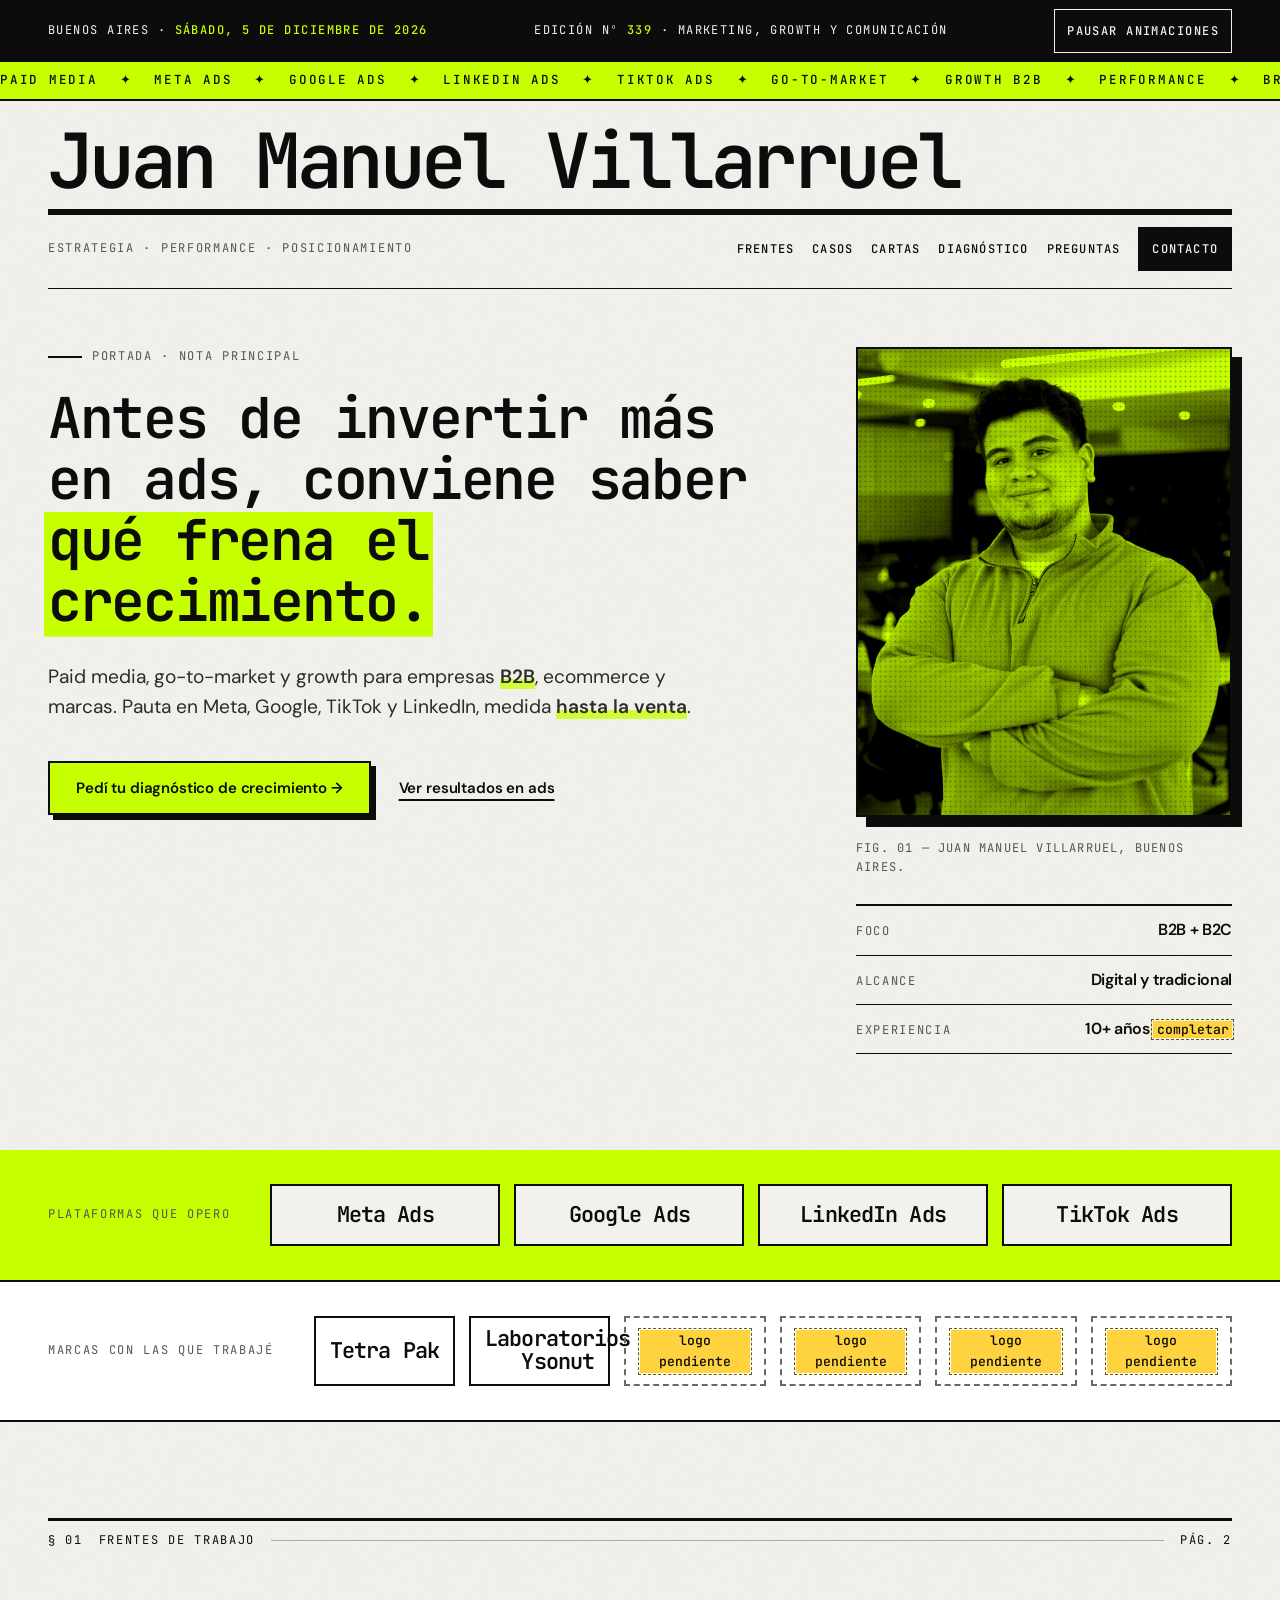
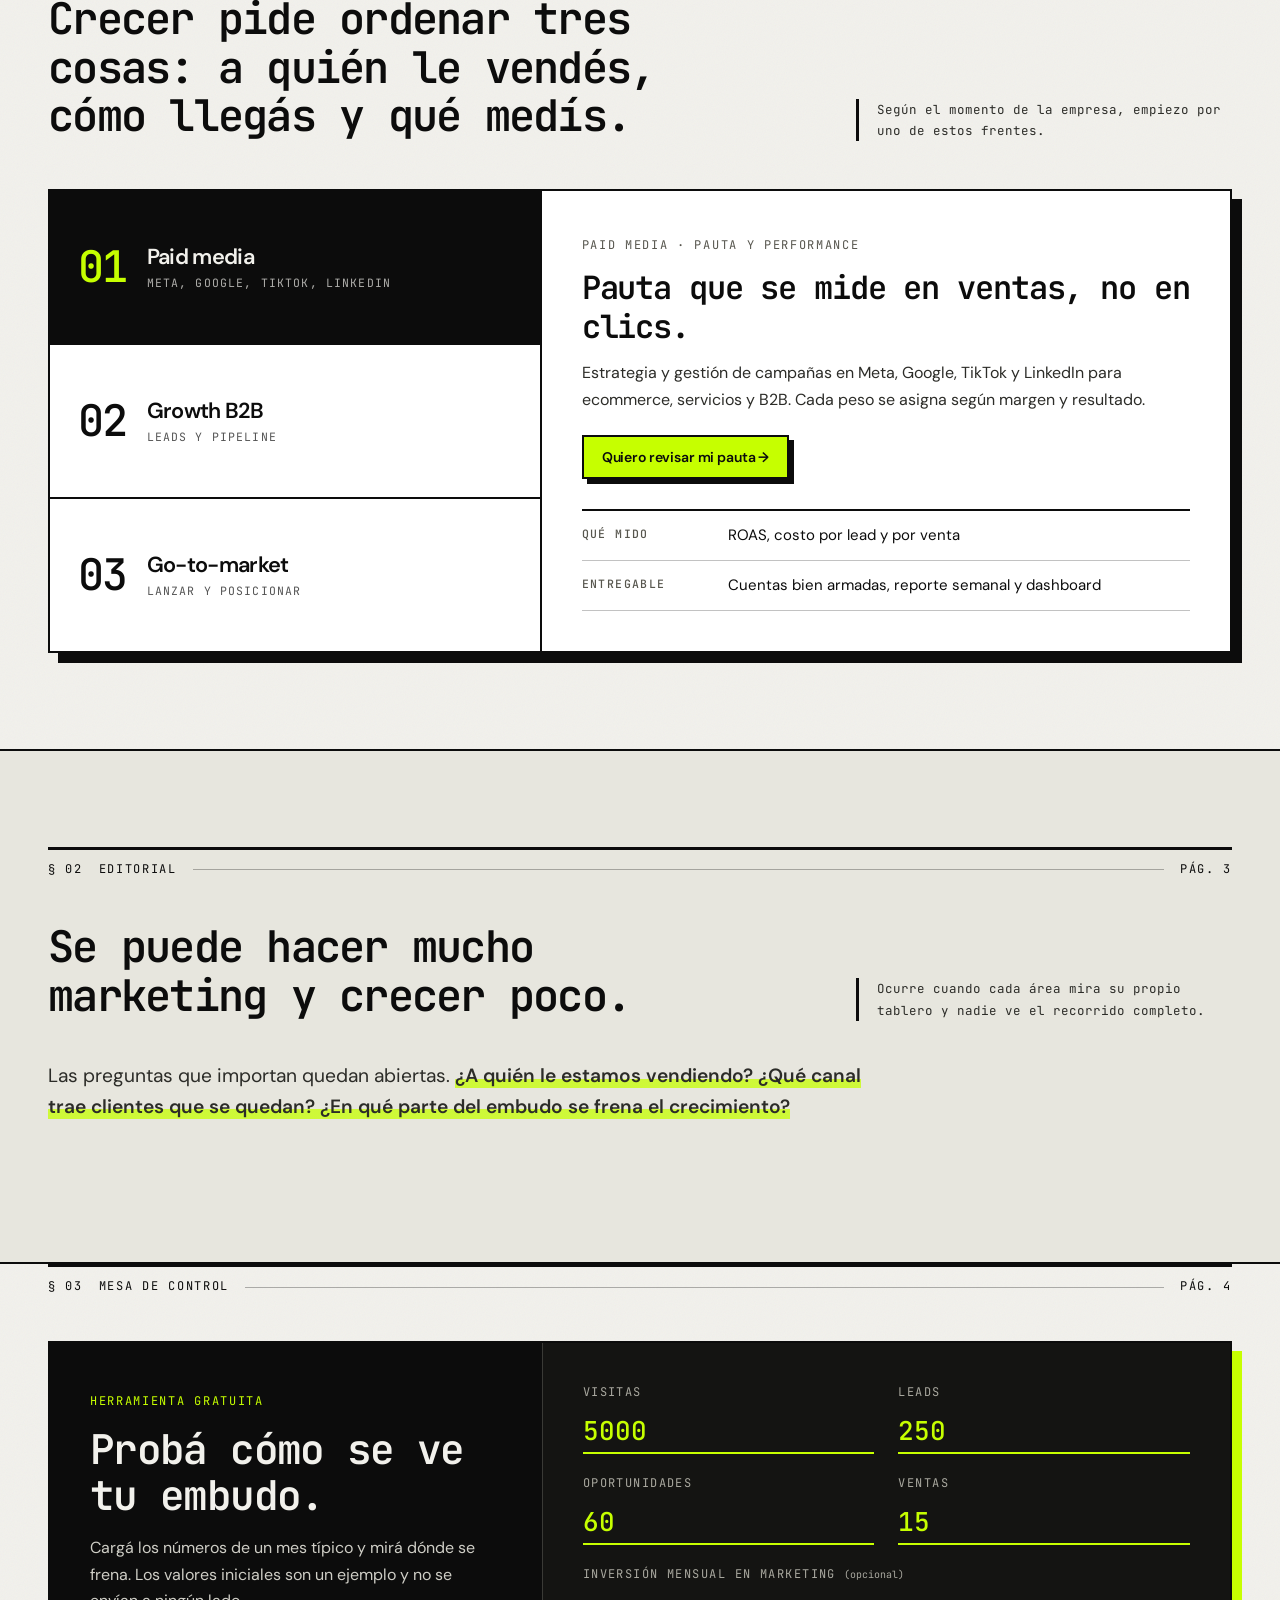
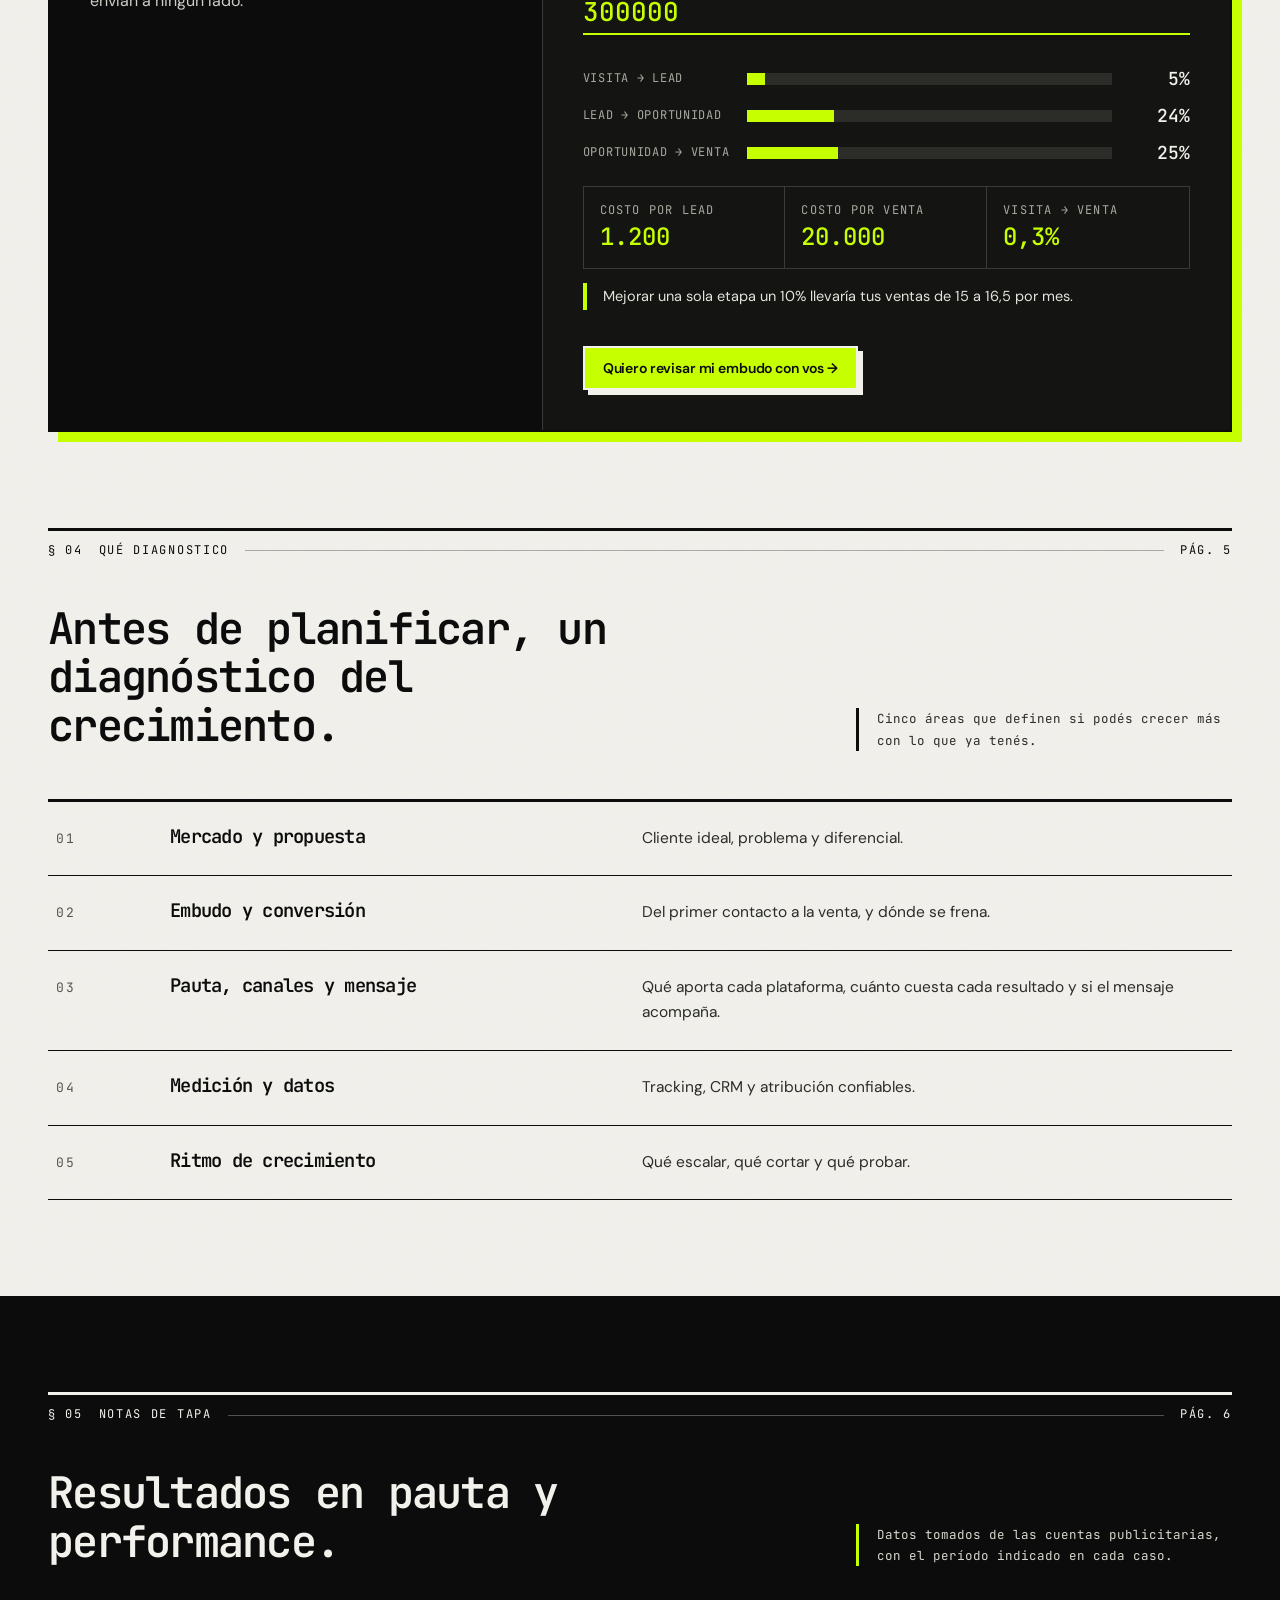
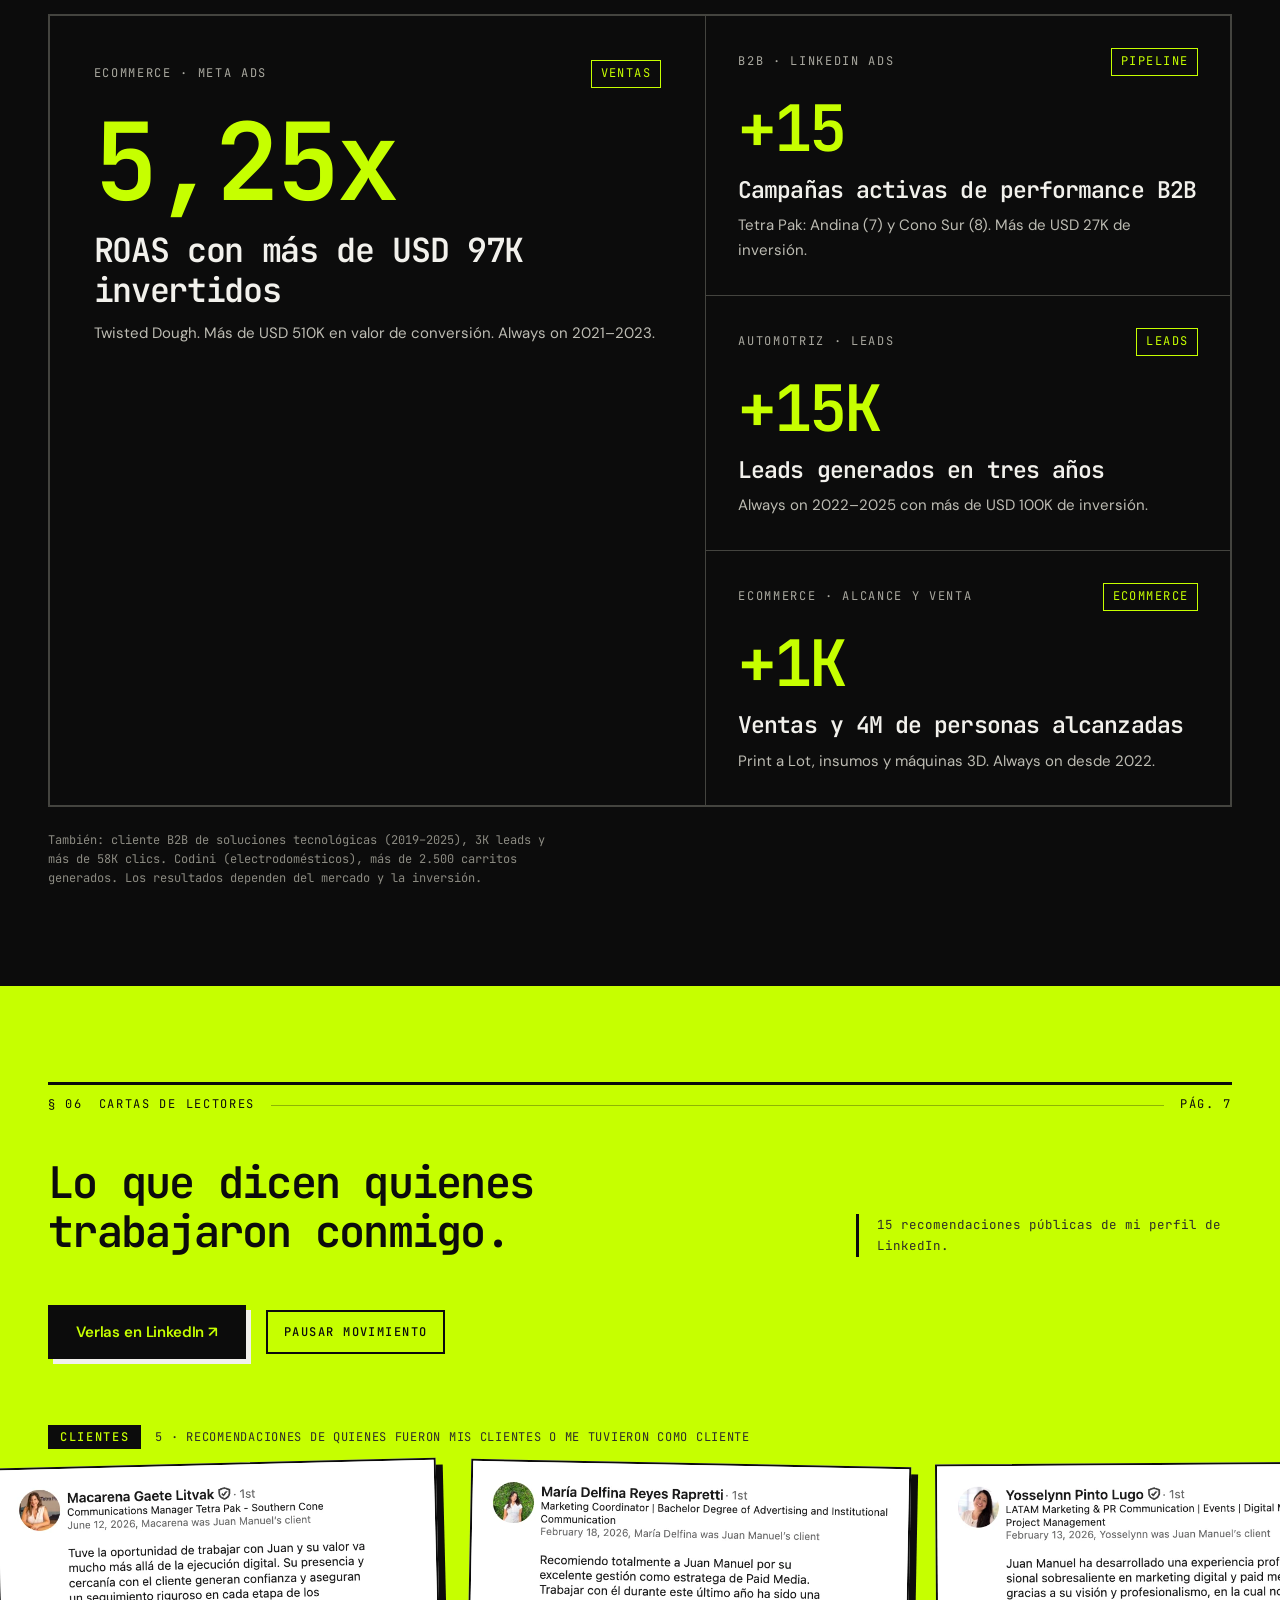
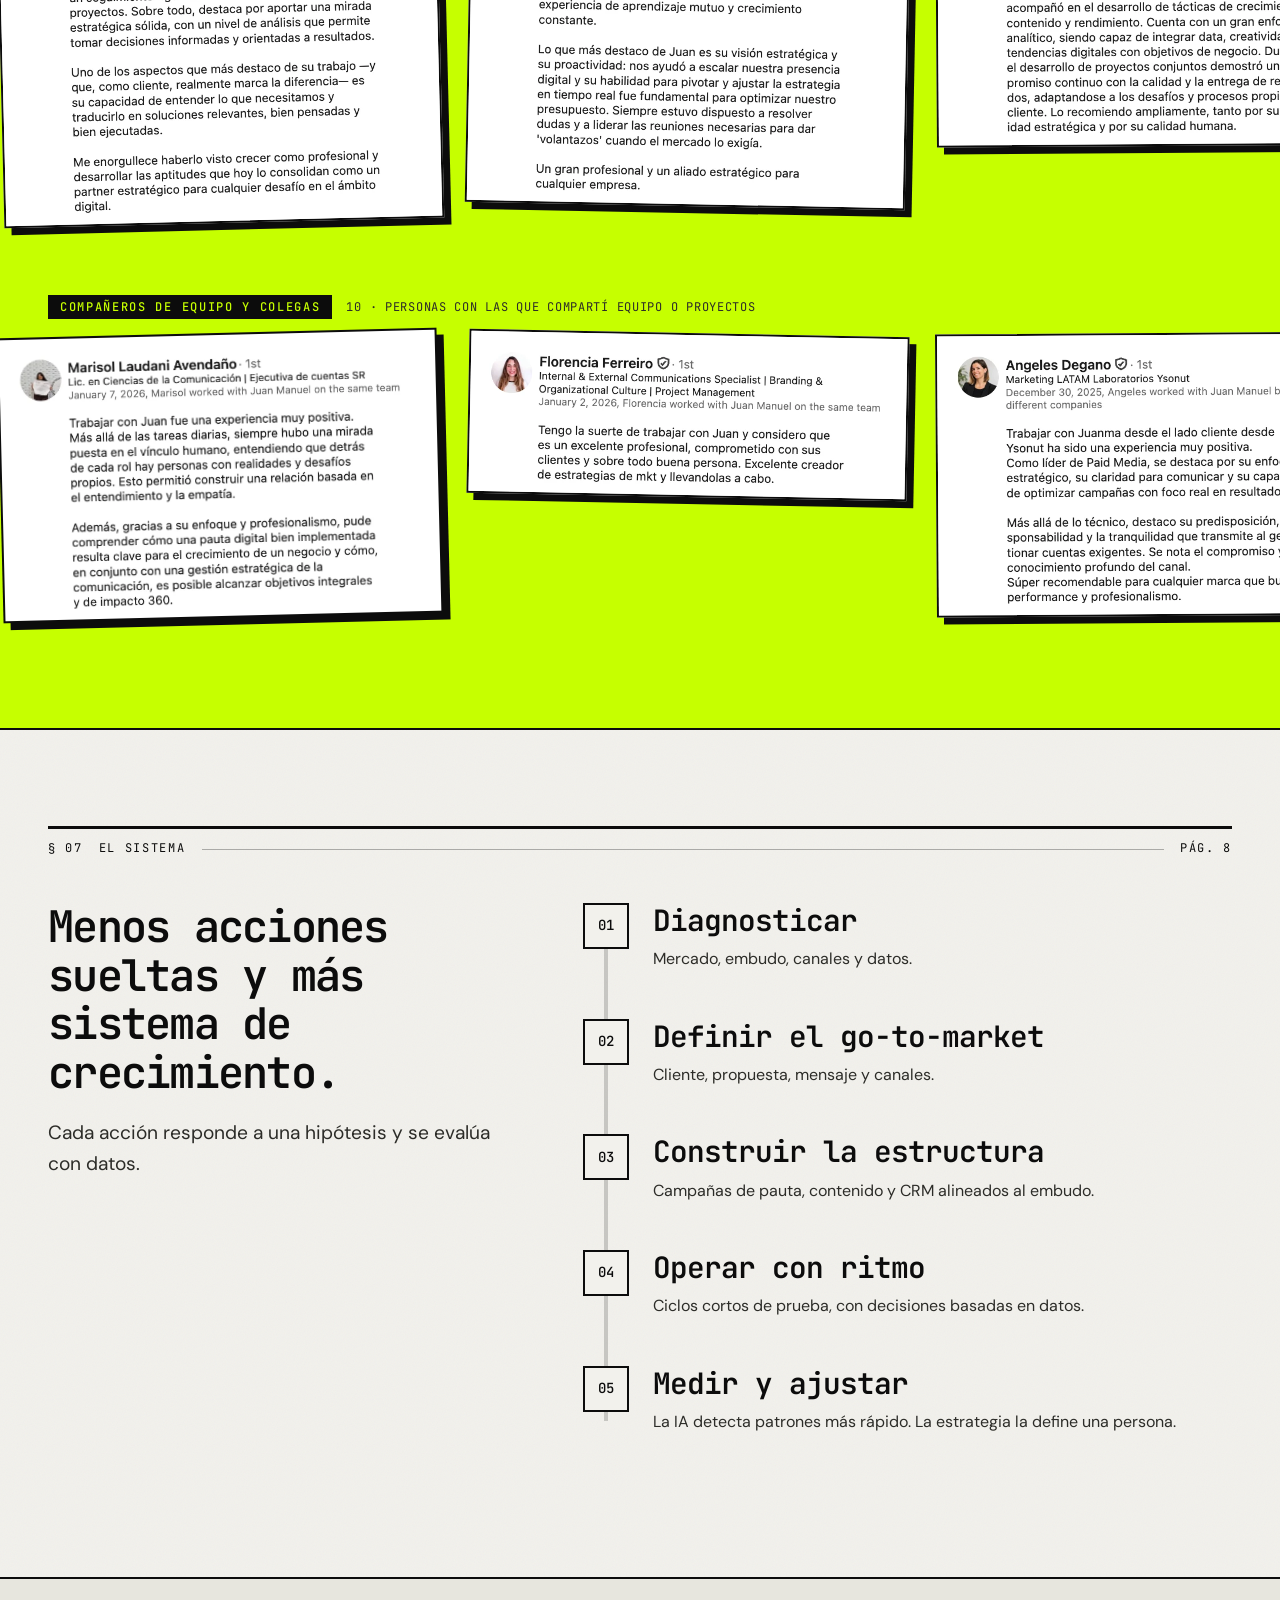
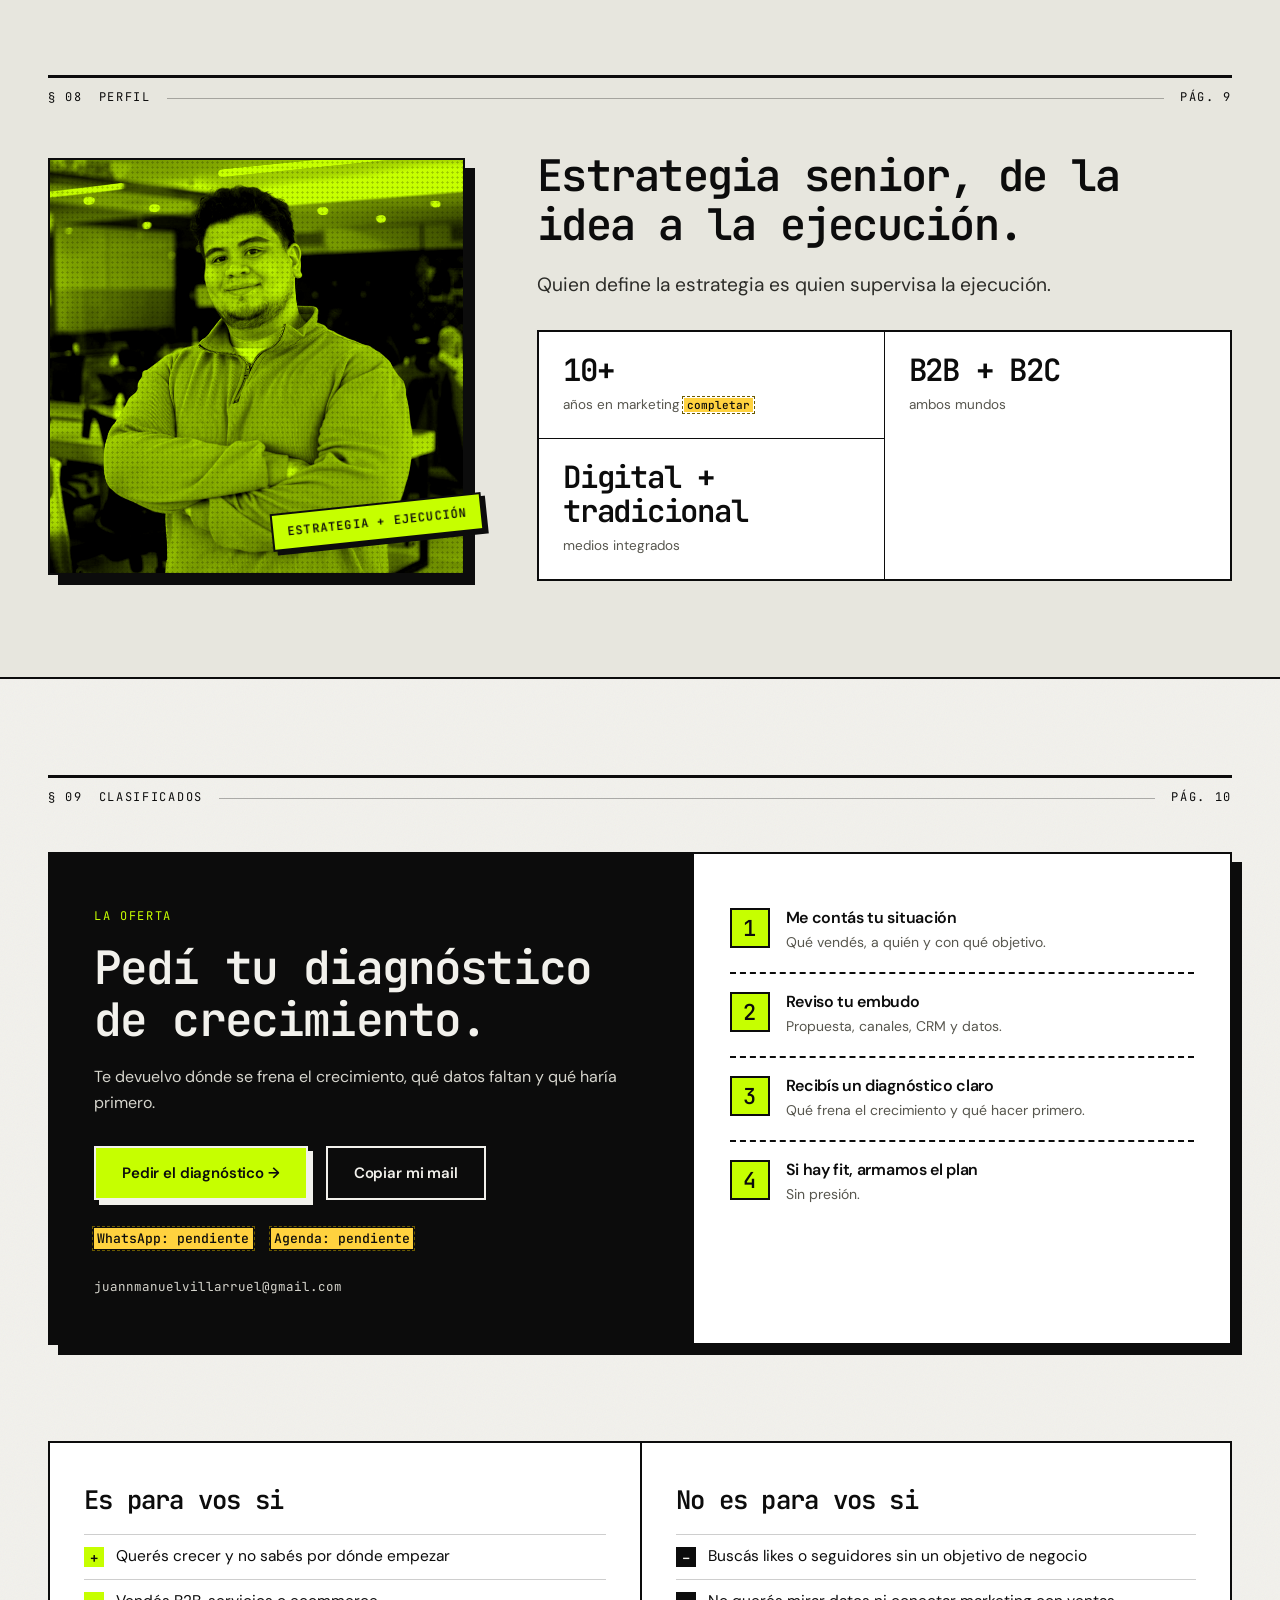
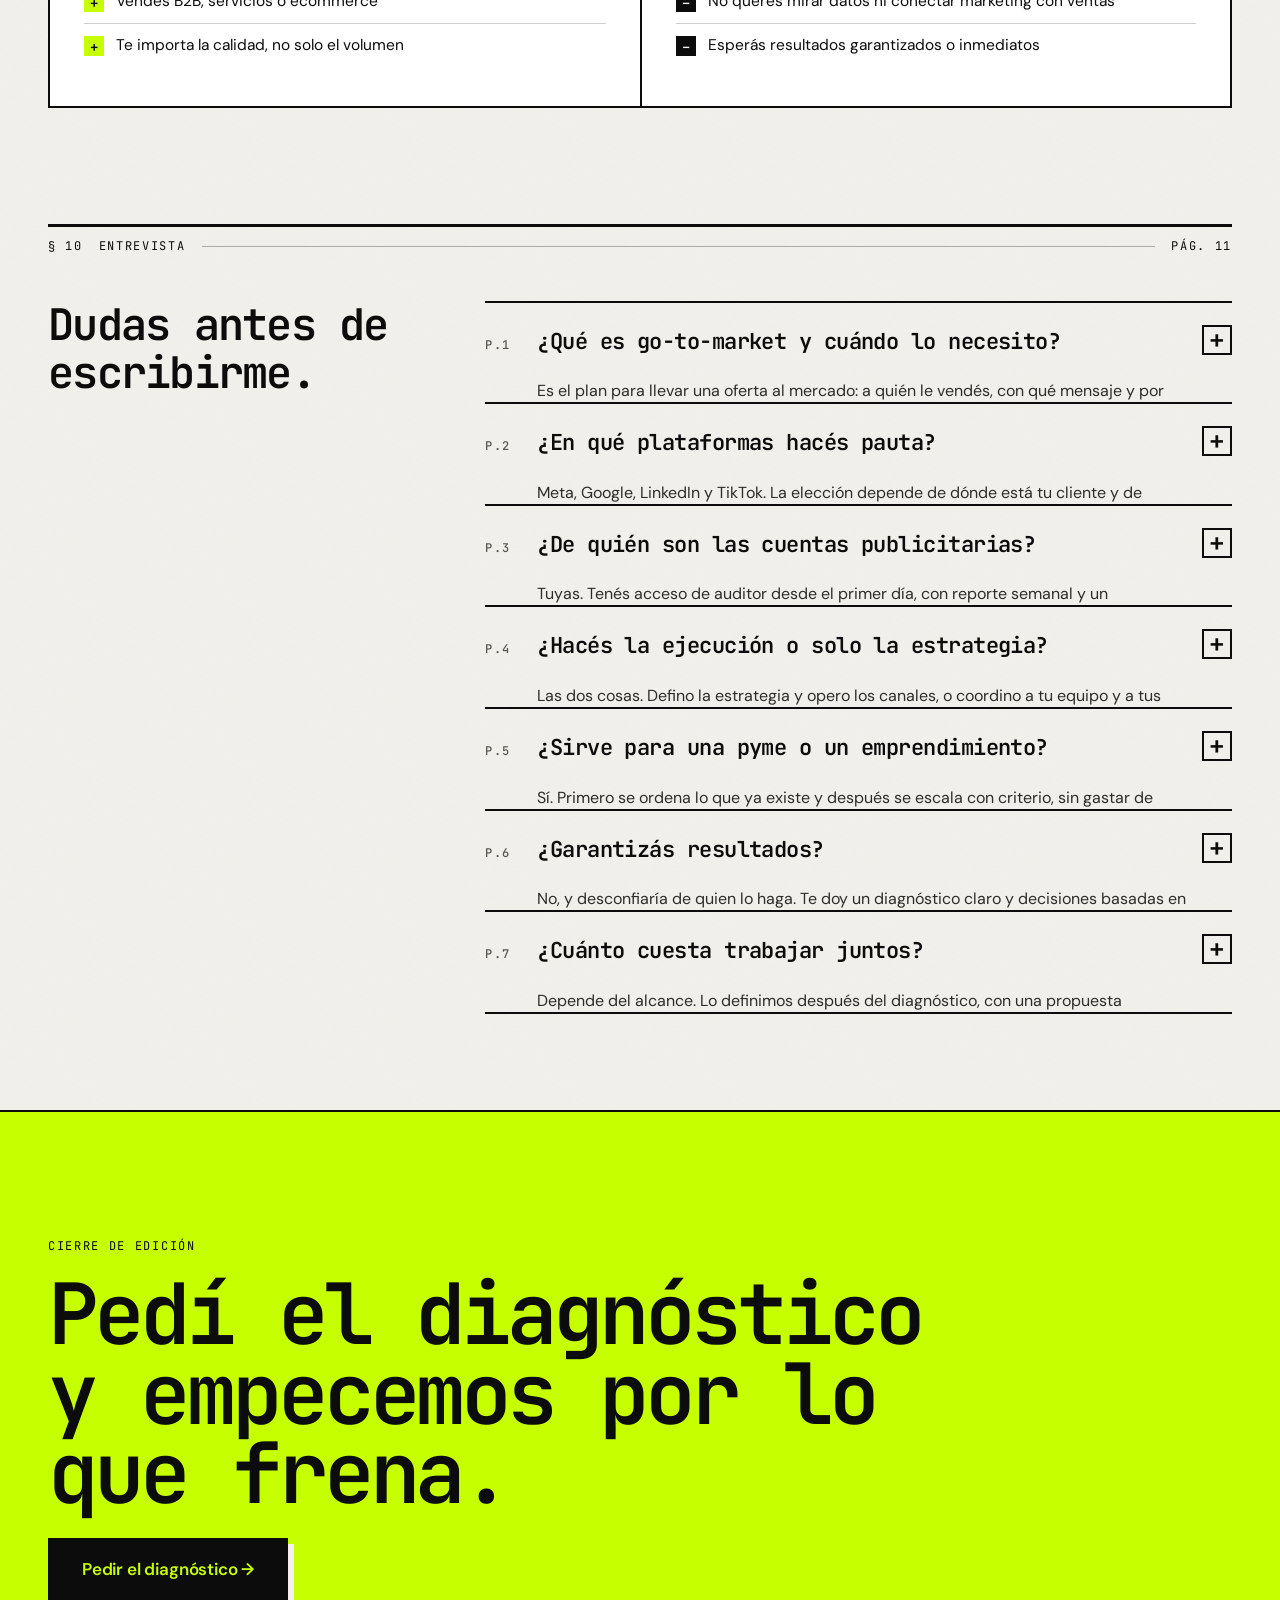
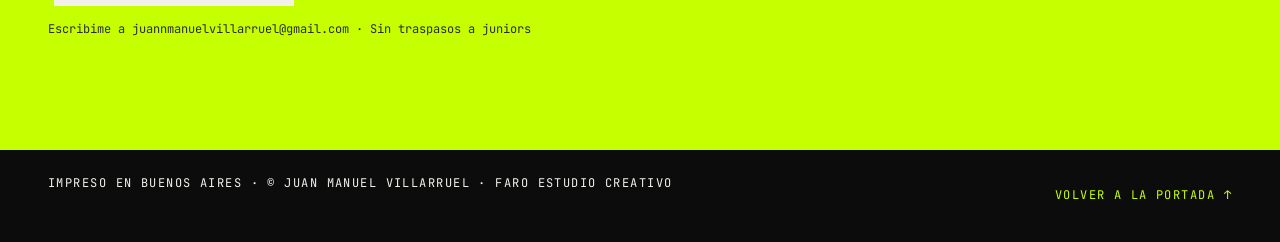
==== public/index.html @ b10c99ba "Add files via upload" ====
<!doctype html><html><head><meta charset=utf8><meta name=viewport content="width=device-width,initial-scale=1,viewport-fit=cover"><style>:root{color-scheme:light;box-sizing:border-box;padding-top:env(safe-area-inset-top,0px);padding-bottom:env(safe-area-inset-bottom,0px)}html{scroll-padding-top:env(safe-area-inset-top,0px)}body{margin:0;padding:0;font:14px -apple-system,BlinkMacSystemFont,sans-serif;background:#fff;color:#000}img{max-width:100%}[hidden]:not([hidden=until-found i]){display:none!important}</style></head><body>
<link href="https://fonts.googleapis.com/css2?family=DM+Sans:wght@400;500;600&family=JetBrains+Mono:wght@400;500;600&display=swap" rel="stylesheet">
<style>html{scroll-behavior:smooth}body{margin:0}/* Edición JM — diario de estrategia. Papel frío, tinta, un solo color de señal. */
.jm{--ink:#0c0c0c;--paper:#f2f1ec;--paper2:#e7e6de;--sig:#c6ff00;--mut:#57564e;--sans:'DM Sans',system-ui,sans-serif;--mono:'JetBrains Mono',ui-monospace,Menlo,monospace;
  font-family:var(--sans);background:var(--paper);color:var(--ink);font-size:16px;line-height:1.65;overflow-x:clip;-webkit-font-smoothing:antialiased}
.jm *{box-sizing:border-box}
.jm a{color:inherit}
.jm ul,.jm ol{margin:0;padding:0;list-style:none}
.jm h1,.jm h2,.jm h3,.jm h4,.jm p,.jm figure,.jm blockquote,.jm dl,.jm dd{margin:0}
.jm .wrap{max-width:1240px;margin:0 auto;padding:0 28px}
.jm section{padding:96px 0;position:relative}
.jm ::selection{background:var(--sig);color:var(--ink)}
.jm :focus-visible{outline:3px solid var(--ink);outline-offset:3px;box-shadow:0 0 0 6px var(--sig)}
.jm{background-image:url("data:image/svg+xml,%3Csvg xmlns='http://www.w3.org/2000/svg' width='160' height='160'%3E%3Cfilter id='n'%3E%3CfeTurbulence type='fractalNoise' baseFrequency='.9' numOctaves='2' stitchTiles='stitch'/%3E%3C/filter%3E%3Crect width='100%25' height='100%25' filter='url(%23n)' opacity='.05'/%3E%3C/svg%3E")}

/* tipografía */
.jm .mono,.jm .kicker,.jm .util,.jm .ticker,.jm .folio,.jm figcaption,.jm dt,.jm .tag,.jm .plate-sub span,.jm .rail,.jm .tn,.jm .n,.jm label,.jm .f-row span,.jm .f-cost span,.jm .small,.jm .small2,.jm .quote small,.jm .note,.jm .rrow,footer{font-family:var(--mono)}
.jm .mono,.jm .kicker{font-size:12px;letter-spacing:.14em;text-transform:uppercase;color:var(--mut)}
.jm h1{font-weight:600;font-size:clamp(34px,4.9vw,72px);line-height:.98;letter-spacing:-.045em}
.jm h2{font-weight:600;font-size:clamp(30px,4.2vw,58px);line-height:1.02;letter-spacing:-.04em;max-width:15em}
.jm h3{font-weight:600;letter-spacing:-.02em;line-height:1.2}
.jm .lead{font-size:clamp(17px,1.5vw,20px);line-height:1.6;max-width:44em;color:#2c2c28}
.jm .lead b,.jm .deck b{font-weight:600;background:linear-gradient(transparent 62%,rgba(198,255,0,.75) 62%)}
.jm mark.mk{background:linear-gradient(var(--sig),var(--sig)) 0 90%/100% 86% no-repeat;color:inherit;padding:0 .08em;margin:0 -.08em;transition:background-size 1s cubic-bezier(.2,.7,.2,1) .35s;-webkit-box-decoration-break:clone;box-decoration-break:clone}
.jm.js .reveal:not(.in) mark.mk{background-size:0% 86%}
.jm mark.todo{background:#ffd23f;color:var(--ink);outline:1.5px dashed var(--ink);outline-offset:1px;padding:0 .25em;font-family:var(--mono);font-size:.82em;font-weight:500;letter-spacing:0}
.jm .small{font-size:12px;color:var(--mut);line-height:1.6}

/* barra de progreso, nav compacta, índice lateral */
.jm .progress{position:fixed;top:0;left:0;right:0;height:5px;z-index:70;transform-origin:0 50%;transform:scaleX(0);background:var(--sig);border-bottom:1px solid var(--ink)}
.jm .nav{position:fixed;top:0;left:0;right:0;z-index:60;background:var(--paper);border-bottom:2px solid var(--ink);transform:translateY(-102%);transition:transform .35s cubic-bezier(.2,.7,.2,1)}
.jm .nav.scrolled{transform:none}
.jm .nav .wrap{display:flex;align-items:center;justify-content:space-between;height:60px}
.jm .logo{text-decoration:none;font-weight:600;font-size:22px;letter-spacing:-.05em;display:flex;align-items:baseline;gap:8px}
.jm .logo span{font:500 12px var(--mono);letter-spacing:.14em;text-transform:uppercase;color:var(--mut)}
.jm .navlinks{display:flex;gap:22px;align-items:center;font:500 12px var(--mono);letter-spacing:.1em;text-transform:uppercase}
.jm .navlinks a{text-decoration:none;background:linear-gradient(var(--ink),var(--ink)) 0 100%/0 2px no-repeat;transition:background-size .25s;padding-bottom:3px}
.jm .navlinks a:hover{background-size:100% 2px}
.jm .navcta,.jm .pill{background:var(--ink);color:var(--paper)!important;padding:8px 14px!important;background-image:none!important}
.jm .navcta:hover,.jm .pill:hover{background:var(--sig)!important;color:var(--ink)!important}
.jm .menu{display:none;all:unset;display:none;font:600 12px var(--mono);letter-spacing:.12em;text-transform:uppercase;border:2px solid var(--ink);padding:8px 14px;cursor:pointer}
.jm .rail{position:fixed;left:16px;top:50%;transform:translateY(-50%);z-index:50;display:none}
.jm .rail ol{display:grid;gap:10px}
.jm .rail a{display:flex;gap:8px;align-items:center;text-decoration:none;font-size:12px;letter-spacing:.1em;text-transform:uppercase;color:var(--mut)}
.jm .rail b{font-weight:500;width:26px;height:20px;display:grid;place-items:center;border:1.5px solid var(--mut)}
.jm .rail span{max-width:0;overflow:hidden;white-space:nowrap;opacity:0;transition:max-width .3s,opacity .3s}
.jm .rail a:hover span{max-width:120px;opacity:1;background:var(--ink);color:var(--sig);padding:2px 8px}
.jm .rail a.on{color:var(--ink)}
.jm .rail a.on b{background:var(--ink);color:var(--sig);border-color:var(--ink)}
@media(min-width:1380px){.jm .rail{display:block}}

/* cabecera tipo diario */
.jm .util{background:var(--ink);color:var(--paper);font-size:12px;letter-spacing:.12em;text-transform:uppercase;padding:9px 0}
.jm .util .wrap{display:flex;justify-content:space-between;gap:16px}
.jm .util b{color:var(--sig);font-weight:500}
.jm .ticker{background:var(--sig);border-bottom:2px solid var(--ink);overflow:hidden;font-size:12.5px;font-weight:500;letter-spacing:.14em;text-transform:uppercase}
.jm .tk{display:flex;width:max-content;animation:tick 48s linear infinite}
.jm .tk ul{display:flex;flex:none}
.jm .tk li{padding:8px 0;white-space:nowrap}
.jm .tk li:after{content:"✦";margin:0 22px}
@keyframes tick{to{transform:translateX(-50%)}}
.jm .plate{display:block;text-decoration:none;font-weight:600;font-size:clamp(40px,9.05vw,113px);line-height:.92;letter-spacing:-.062em;padding:22px 0 10px;color:var(--ink)}
.jm .plate-sub{display:flex;justify-content:space-between;align-items:center;gap:20px;border-top:6px solid var(--ink);padding:12px 0;position:relative}
.jm .plate-sub:after{content:"";position:absolute;left:0;right:0;bottom:-6px;height:1px;background:var(--ink)}
.jm .plate-sub span{font-size:12px;letter-spacing:.14em;text-transform:uppercase;color:var(--mut)}
.jm .plate-sub ul{display:flex;gap:18px;align-items:center;font:500 12px var(--mono);letter-spacing:.1em;text-transform:uppercase}
.jm .plate-sub a{text-decoration:none}
.jm .plate-sub a:not(.pill):hover{text-decoration:underline;text-decoration-thickness:2px;text-underline-offset:5px}

/* hero */
.jm .hero{display:grid;grid-template-columns:minmax(0,8fr) minmax(0,4fr);gap:56px;padding-top:64px;padding-bottom:96px;align-items:start}
.jm .kicker{margin-bottom:22px;display:flex;gap:10px;align-items:center}
.jm .kicker:before{content:"";width:34px;height:2px;background:var(--ink)}
.jm .deck{font-size:clamp(17px,1.5vw,20px);line-height:1.6;margin-top:30px;max-width:36em;color:#2c2c28}
.jm .rotline{margin-top:28px;display:flex;flex-wrap:wrap;gap:10px 12px;align-items:baseline;font:600 clamp(18px,1.9vw,25px)/1.2 var(--sans);letter-spacing:-.03em}
.jm .rotline>span:first-child{font:500 12px var(--mono);letter-spacing:.14em;text-transform:uppercase;color:var(--mut)}
.jm .rot{display:inline-block;background:var(--ink);color:var(--sig);padding:3px 12px 5px;transition:opacity .38s,transform .38s;min-width:5ch}
.jm .rot.out{opacity:0;transform:translateY(8px)}
.jm .btns{display:flex;flex-wrap:wrap;gap:16px 22px;margin-top:38px;align-items:center}
.jm .btn{display:inline-block;background:var(--sig);color:var(--ink)!important;border:2px solid var(--ink);padding:15px 26px;font:600 15px var(--sans);letter-spacing:-.01em;text-decoration:none;cursor:pointer;box-shadow:5px 5px 0 var(--ink);transition:transform .15s,box-shadow .15s,background .2s}
.jm .btn:hover{transform:translate(-2px,-2px);box-shadow:7px 7px 0 var(--ink)}
.jm .btn:active{transform:translate(4px,4px);box-shadow:1px 1px 0 var(--ink)}
.jm .btn.ghost{background:transparent;border-color:transparent;box-shadow:none;padding:15px 4px;text-decoration:underline;text-decoration-thickness:2px;text-underline-offset:6px}
.jm .btn.ghost:hover{transform:none;background:var(--sig)}
.jm .btn.sm{padding:11px 18px;font-size:14px;margin-top:22px}
.jm .h-side{position:relative}
.jm .portrait{position:relative}
.jm .photo{position:relative;aspect-ratio:4/5;background:var(--sig);border:2px solid var(--ink);overflow:hidden;box-shadow:10px 10px 0 var(--ink)}
.jm .photo img{position:absolute;inset:0;width:100%;height:100%;object-fit:cover;object-position:50% 16%;display:block;filter:grayscale(1) contrast(1.3) brightness(1.08);mix-blend-mode:multiply;transition:filter .5s,mix-blend-mode .5s}
.jm .photo:after{content:"";position:absolute;inset:0;pointer-events:none;background:radial-gradient(circle,#000 0.9px,transparent 1.3px) 0 0/5px 5px;opacity:.22;mix-blend-mode:multiply;transition:opacity .5s}
.jm .photo:hover img{filter:none;mix-blend-mode:normal}
.jm .photo:hover:after{opacity:0}
.jm figcaption{font-size:12px;letter-spacing:.1em;text-transform:uppercase;color:var(--mut);margin-top:22px}
.jm .facts{margin-top:26px;border-top:2px solid var(--ink)}
.jm .facts div{display:flex;justify-content:space-between;gap:12px;padding:11px 0;border-bottom:1px solid var(--ink);align-items:baseline}
.jm dt{font-size:12px;letter-spacing:.14em;text-transform:uppercase;color:var(--mut)}
.jm dd{font-weight:600;letter-spacing:-.02em;text-align:right}

/* folio y cabezas de sección */
.jm .folio{display:flex;align-items:center;gap:16px;border-top:3px solid var(--ink);padding-top:10px;margin-bottom:44px;font-size:12px;letter-spacing:.14em;text-transform:uppercase}
.jm .folio i{flex:1;height:1px;background:var(--ink);opacity:.3}
.jm .sec-head{display:grid;grid-template-columns:minmax(0,8fr) minmax(0,4fr);gap:56px;align-items:end;margin-bottom:48px}
.jm .note{font-size:12.5px;line-height:1.7;border-left:3px solid var(--ink);padding-left:18px;color:#2c2c28}

/* frentes */
.jm .tabs{display:grid;grid-template-columns:minmax(0,5fr) minmax(0,7fr);border:2px solid var(--ink);background:#fff;box-shadow:10px 10px 0 var(--ink)}
.jm .tablist{border-right:2px solid var(--ink);display:flex;flex-direction:column}
.jm .tab{all:unset;box-sizing:border-box;cursor:pointer;display:grid;grid-template-columns:auto 1fr;gap:20px;align-items:center;padding:26px 28px;border-bottom:2px solid var(--ink);flex:1;transition:background .2s,color .2s}
.jm .tab:last-child{border-bottom:0}
.jm .tn{font-size:clamp(30px,3.4vw,46px);font-weight:500;letter-spacing:-.04em;line-height:1}
.jm .tt{font-weight:600;font-size:clamp(18px,1.7vw,23px);letter-spacing:-.03em;line-height:1.15;display:block}
.jm .tt small{display:block;font:400 11.5px var(--mono);letter-spacing:.1em;text-transform:uppercase;margin-top:6px;opacity:.7}
.jm .tab:hover{background:var(--paper2)}
.jm .tab.active{background:var(--ink);color:var(--paper)}
.jm .tab.active .tn{color:var(--sig)}
.jm .tab:focus-visible{outline-offset:-6px}
.jm .panels{padding:40px}
.jm .panel{display:none;gap:30px}
.jm .panel.active{display:grid;animation:pin .45s both}
@keyframes pin{from{opacity:0;transform:translateY(10px)}to{opacity:1;transform:none}}
.jm .panel h3{font-size:clamp(24px,2.5vw,34px);letter-spacing:-.035em;margin:12px 0 14px}
.jm .panel p{color:#2c2c28}
.jm .panel ul{border-top:2px solid var(--ink)}
.jm .panel li{display:grid;grid-template-columns:130px 1fr;gap:16px;padding:12px 0;border-bottom:1px solid rgba(12,12,12,.25);font-size:15px}
.jm .panel li b{font:500 11.5px var(--mono);letter-spacing:.12em;text-transform:uppercase;color:var(--mut);padding-top:3px}

/* editorial / problema */
.jm .problem{background:var(--paper2);border-block:2px solid var(--ink)}
.jm .problem .lead{margin:-8px 0 44px}
.jm .duo{display:grid;grid-template-columns:1fr 1fr;border:2px solid var(--ink);background:#fff}
.jm .duo>div{padding:34px 34px 38px}
.jm .duo .b{border-left:2px solid var(--ink)}
.jm .duo h3{font-size:clamp(20px,2vw,26px);margin:8px 0 18px;letter-spacing:-.03em}
.jm .duo li{display:grid;grid-template-columns:22px 1fr;gap:10px;padding:9px 0;border-top:1px solid rgba(12,12,12,.2);font-size:15.5px}
.jm .duo li:before{font-family:var(--mono);font-weight:500}
.jm .duo.wide .a{color:var(--mut)}
.jm .duo.wide .a li:before{content:"✕"}
.jm .duo.wide .b{background:var(--ink);color:var(--paper)}
.jm .duo.wide .b .mono{color:var(--sig)}
.jm .duo.wide .b li{border-color:rgba(255,255,255,.2)}
.jm .duo.wide .b li:before{content:"→";color:var(--sig)}
.jm .duo.rev .a li:before{content:"+";background:var(--sig);height:20px;width:20px;display:grid;place-items:center;font-size:14px;margin-top:3px}
.jm .duo.rev .b li:before{content:"–";background:var(--ink);color:var(--paper);height:20px;width:20px;display:grid;place-items:center;font-size:14px;margin-top:3px}

/* mesa de control */
.jm .funnel{display:grid;grid-template-columns:minmax(0,5fr) minmax(0,7fr);background:var(--ink);color:var(--paper);box-shadow:10px 10px 0 var(--sig);border:2px solid var(--ink)}
.jm .f-intro{padding:44px 40px}
.jm .f-intro .mono{color:var(--sig)}
.jm .f-intro h2{font-size:clamp(28px,3.2vw,44px);margin:14px 0 16px}
.jm .f-intro p{color:#cfcec6}
.jm .f-intro .small{color:#8c8b82;margin-top:18px}
.jm .f-card{padding:40px;border-left:1px solid #3a3a36;background:#141412}
.jm .f-grid{display:grid;grid-template-columns:1fr 1fr;gap:20px 24px}
.jm .f-grid label{font-size:12px;letter-spacing:.12em;text-transform:uppercase;color:#a9a89f;display:block}
.jm .f-grid label.wide{grid-column:1/-1}
.jm .f-grid small{text-transform:none;letter-spacing:0}
.jm .f-grid input{display:block;width:100%;margin-top:6px;background:transparent;border:0;border-bottom:2px solid var(--sig);color:var(--sig);font:500 26px var(--mono);padding:4px 0;border-radius:0}
.jm .f-grid input:focus{outline:none;background:rgba(198,255,0,.08)}
.jm .f-out{margin-top:32px;display:grid;gap:14px}
.jm .f-row{display:grid;grid-template-columns:150px 1fr 64px;gap:14px;align-items:center;font-size:12px}
.jm .f-row span{color:#a9a89f;letter-spacing:.06em;text-transform:uppercase}
.jm .f-bar{height:12px;background:#2c2c28}
.jm .f-bar i{display:block;height:100%;background:var(--sig);transition:width .5s cubic-bezier(.2,.7,.2,1);min-width:2px}
.jm .f-row b{font:500 18px var(--mono);text-align:right;color:var(--paper)}
.jm .f-cost{display:grid;grid-template-columns:repeat(3,1fr);border:1px solid #3a3a36;margin-top:8px}
.jm .f-cost div{padding:14px 16px;border-right:1px solid #3a3a36}
.jm .f-cost div:last-child{border:0}
.jm .f-cost span{display:block;font-size:12px;letter-spacing:.1em;text-transform:uppercase;color:#a9a89f}
.jm .f-cost b{font:500 24px var(--mono);color:var(--sig)}
.jm .f-insight{border-left:4px solid var(--sig);padding:2px 0 2px 16px;font-size:14.5px;color:#e4e3db;line-height:1.6}
.jm .funnel .btn{justify-self:start;box-shadow:5px 5px 0 var(--paper);border-color:var(--paper)}
.jm .funnel .btn:hover{box-shadow:7px 7px 0 var(--paper)}

/* diagnóstico */
.jm .five{border-top:3px solid var(--ink)}
.jm .fv{display:grid;grid-template-columns:90px minmax(0,1fr) minmax(0,1.3fr);gap:24px;align-items:baseline;padding:24px 8px;border-bottom:1px solid var(--ink);transition:background .2s,padding .25s}
.jm .fv .n{font-size:13px;letter-spacing:.12em;color:var(--mut)}
.jm .fv h4{font-size:clamp(20px,2.2vw,30px);font-weight:600;letter-spacing:-.035em;line-height:1.1}
.jm .fv p{color:#2c2c28;font-size:15.5px}
.jm .fv:hover{background:var(--sig);padding-left:22px}
.jm .fv:hover .n{color:var(--ink)}

/* notas de tapa */
.jm .dark{background:var(--ink);color:var(--paper)}
.jm .dark .folio{border-color:var(--paper)}
.jm .dark .folio i{background:var(--paper)}
.jm .dark .note{border-color:var(--sig);color:#d8d7cf}
.jm .dark .mono{color:#a9a89f}
.jm .dcards{display:grid;grid-template-columns:minmax(0,1.25fr) minmax(0,1fr);border:1px solid #44443f}
.jm .dcard{padding:32px;border:1px solid #44443f;margin:-.5px;display:flex;flex-direction:column;gap:10px;transition:background .25s}
.jm .dcard:first-child{grid-row:1/4;padding:44px}
.jm .dcard:hover{background:#171715}
.jm .dtop{display:flex;justify-content:space-between;gap:10px;align-items:center}
.jm .tag{font-size:12px;letter-spacing:.12em;text-transform:uppercase;border:1px solid var(--sig);color:var(--sig);padding:3px 9px}
.jm .big{font-weight:600;letter-spacing:-.06em;line-height:1.08;font-size:clamp(44px,5vw,70px);color:var(--sig);margin:10px 0 6px}
.jm .dcard:first-child .big{font-size:clamp(60px,8.4vw,124px)}
.jm .big mark.todo{display:inline-block;line-height:1.05;font-family:var(--sans);font-weight:600;font-size:1em;letter-spacing:-.05em;padding:0 .1em;outline-width:2px}
.jm .dcard h3{font-size:clamp(18px,1.8vw,24px)}
.jm .dcard:first-child h3{font-size:clamp(24px,2.6vw,34px)}
.jm .dcard p{color:#bdbcb3;font-size:15px}
.jm .dark .foot{margin-top:24px;max-width:520px;color:#8c8b82}

/* cartas de lectores */
.jm .recs-sec{z-index:55;background:var(--sig);border-block:2px solid var(--ink);overflow:hidden;padding-bottom:88px}
.jm .recs-actions{display:flex;flex-wrap:wrap;gap:16px 20px;align-items:center}
.jm .recs-actions .btn{background:var(--ink);color:var(--sig)!important;box-shadow:5px 5px 0 var(--paper)}
.jm .recs-toggle{display:none;font:500 12px var(--mono);letter-spacing:.12em;text-transform:uppercase;background:none;border:2px solid var(--ink);padding:12px 16px;cursor:pointer;color:var(--ink)}
.jm.js .recs-toggle{display:inline-block}
.jm .recs-toggle:hover{background:var(--ink);color:var(--sig)}
.jm .recs{margin-top:52px;display:grid;gap:26px}
.jm .rrow{overflow:hidden;padding:14px 0 22px}
.jm .rrow:first-child{margin-bottom:10px}
.jm .rtrack{display:flex;align-items:flex-start;gap:28px;width:max-content;animation:rmove 60s linear infinite;will-change:transform}
.jm .rrow.g-t .rtrack{animation-duration:125s}
.jm .rrow.rev .rtrack{animation-direction:reverse}
.jm .rlabel{display:flex;flex-wrap:wrap;align-items:baseline;gap:6px 14px;margin:0 auto 14px;font:400 12px var(--mono);letter-spacing:.1em;text-transform:uppercase}
.jm .rlabel b{font-weight:500;background:var(--ink);color:var(--sig);padding:4px 12px;letter-spacing:.14em}
.jm .rlabel span{color:#2c2c28;letter-spacing:.06em}
.jm .recs:hover .rtrack,.jm .recs:focus-within .rtrack,.jm .recs.paused .rtrack{animation-play-state:paused}
.jm .rcard{flex:0 0 auto;width:min(440px,82vw);background:#fff;border:2px solid var(--ink);box-shadow:7px 7px 0 var(--ink);transform:rotate(-1.4deg);transition:transform .25s,box-shadow .25s}
.jm .rcard:nth-child(even){transform:rotate(1.1deg)}
.jm .rcard:nth-child(3n){transform:rotate(-.4deg)}
.jm .rcard:hover{transform:rotate(0) scale(1.03);box-shadow:10px 10px 0 var(--ink);position:relative;z-index:2}
.jm .rcard img{display:block;width:100%;height:auto}
@keyframes rmove{from{transform:translateX(0)}to{transform:translateX(calc((-100% - 28px) / var(--n,2)))}}

/* método */
.jm .metodo{display:grid;grid-template-columns:minmax(0,5fr) minmax(0,7fr);gap:72px;align-items:start}
.jm .m-left{position:sticky;top:96px}
.jm .m-left .lead{margin-top:20px}
.jm .quote{margin-top:36px;font-weight:600;font-size:clamp(21px,2.3vw,30px);line-height:1.18;letter-spacing:-.035em;border-left:6px solid var(--sig);box-shadow:-2px 0 0 var(--ink);padding-left:22px}
.jm .quote small{display:block;margin-top:14px;font-weight:400;font-size:12px;letter-spacing:.12em;text-transform:uppercase;color:var(--mut)}
.jm .steps{position:relative;padding-left:70px;--p:0}
.jm .steps:before,.jm .steps:after{content:"";position:absolute;left:21px;top:8px;bottom:60px;width:4px}
.jm .steps:before{background:rgba(12,12,12,.18)}
.jm .steps:after{background:var(--ink);transform-origin:top;transform:scaleY(var(--p))}
.jm .step{position:relative;padding:0 0 46px}
.jm .step .n{position:absolute;left:-70px;top:0;width:46px;height:46px;background:var(--paper);border:2px solid var(--ink);display:grid;place-items:center;font-size:14px;font-weight:500;z-index:1;transition:background .3s,color .3s,transform .3s}
.jm .step.on .n{background:var(--sig);transform:scale(1.12)}
.jm .step h3{font-size:clamp(21px,2.3vw,30px);letter-spacing:-.035em;margin-bottom:8px}
.jm .step p{color:#2c2c28;max-width:34em}

/* perfil */
.jm .whyme{background:var(--paper2);border-block:2px solid var(--ink)}
.jm .why{display:grid;grid-template-columns:minmax(0,4.5fr) minmax(0,7.5fr);gap:72px;align-items:center}
.jm .why .photo{aspect-ratio:1/1}
.jm .why .photo img{object-position:50% 22%}
.jm .sticker{position:absolute;right:-18px;bottom:34px;background:var(--sig);border:2px solid var(--ink);padding:9px 14px;font:600 12px var(--mono);letter-spacing:.1em;text-transform:uppercase;transform:rotate(-6deg);box-shadow:4px 4px 0 var(--ink)}
.jm .why .lead{margin:20px 0 30px}
.jm .grid22{display:grid;grid-template-columns:1fr 1fr;border:2px solid var(--ink);background:#fff}
.jm .grid22>div{padding:22px 24px;border-right:1px solid var(--ink);border-bottom:1px solid var(--ink)}
.jm .grid22>div:nth-child(2n){border-right:0}
.jm .grid22>div:nth-last-child(-n+2){border-bottom:0}
.jm .grid22 strong{display:block;font-size:clamp(22px,2.4vw,32px);font-weight:600;letter-spacing:-.04em;line-height:1.1}
.jm .grid22 span{display:block;margin-top:6px;font-size:13.5px;color:var(--mut)}

/* clasificados */
.jm .offer{display:grid;grid-template-columns:minmax(0,6fr) minmax(0,5fr);border:2px solid var(--ink);box-shadow:10px 10px 0 var(--ink)}
.jm .o-main{background:var(--ink);color:var(--paper);padding:48px 44px}
.jm .o-main .mono{color:var(--sig)}
.jm .o-main h2{font-size:clamp(30px,3.6vw,50px);margin:14px 0 18px}
.jm .o-main p{color:#d6d5cd}
.jm .o-btns{display:flex;flex-wrap:wrap;gap:16px 18px;margin-top:30px}
.jm .btn.light{background:var(--sig);box-shadow:5px 5px 0 var(--paper);border-color:var(--paper)}
.jm .btn.light:hover{box-shadow:7px 7px 0 var(--paper)}
.jm .btn.copy{background:transparent;color:var(--paper)!important;border-color:var(--paper);box-shadow:none}
.jm .btn.copy:hover{background:var(--paper);color:var(--ink)!important;transform:none}
.jm .small2{margin-top:18px;font:400 12.5px var(--mono);color:#a9a89f}
.jm .o-steps{padding:36px 36px 20px;background:#fff;display:grid;align-content:start}
.jm .ostep{display:grid;grid-template-columns:40px 1fr;gap:16px;padding:18px 0;border-bottom:2px dashed var(--ink)}
.jm .ostep:last-child{border:0}
.jm .ostep i{font:500 22px var(--mono);font-style:normal;background:var(--sig);border:2px solid var(--ink);width:40px;height:40px;display:grid;place-items:center}
.jm .ostep b{display:block;font-weight:600;letter-spacing:-.02em;line-height:1.25}
.jm .ostep span{display:block;font-size:14px;color:var(--mut);margin-top:3px}

/* entrevista */
.jm .faq{display:grid;grid-template-columns:minmax(0,4fr) minmax(0,8fr);gap:64px;align-items:start}
.jm .faq .lead{margin-top:18px}
.jm .faq>div:last-child{counter-reset:q;border-bottom:2px solid var(--ink)}
.jm .q button{all:unset;box-sizing:border-box;width:100%;cursor:pointer;display:grid;grid-template-columns:auto 1fr auto;gap:18px;align-items:baseline;padding:22px 0;border-top:2px solid var(--ink);font:600 clamp(17px,1.8vw,22px)/1.3 var(--sans);letter-spacing:-.025em}
.jm .q button:before{counter-increment:q;content:"P." counter(q);font:500 12px var(--mono);letter-spacing:.1em;color:var(--mut);width:34px}
.jm .q button span:last-child{font:500 26px var(--mono);width:30px;height:30px;display:grid;place-items:center;border:2px solid var(--ink);line-height:1}
.jm .q button:hover span:last-child,.jm .q.open button span:last-child{background:var(--sig)}
.jm .q .a{display:grid;grid-template-rows:0fr;transition:grid-template-rows .35s}
.jm .q.open .a{grid-template-rows:1fr}
.jm .q .a>div{overflow:hidden;min-height:0;padding-left:52px;color:#2c2c28;max-width:44em}
.jm .q.open .a>div{padding-bottom:24px}

/* cierre */
.jm .final{background:var(--sig);border-top:2px solid var(--ink);padding:120px 0 110px}
.jm .final h2{font-weight:600;font-size:clamp(40px,6.6vw,100px);line-height:.94;letter-spacing:-.06em;max-width:11em;margin:16px 0 26px}
.jm .final .lead{margin-bottom:34px}
.jm .final .small{margin-top:20px;color:#2c2c28}
.jm .final .mono{color:var(--ink)}
.jm .btn.dark-btn{background:var(--ink);color:var(--sig)!important;box-shadow:6px 6px 0 var(--paper);font-size:17px;padding:18px 32px}
.jm footer{background:var(--ink);color:var(--paper);font-size:12px;letter-spacing:.12em;text-transform:uppercase;padding:24px 0}
.jm footer .wrap{display:flex;justify-content:space-between;gap:16px;flex-wrap:wrap}
.jm footer a{text-decoration:none;color:var(--sig)}

/* botón fijo y cursor */
.jm .sticky-cta{position:fixed;right:20px;bottom:20px;z-index:65;background:var(--sig);color:var(--ink);border:2px solid var(--ink);padding:12px 18px;font:600 14px var(--sans);text-decoration:none;box-shadow:5px 5px 0 var(--ink);transform:translateY(160%);transition:transform .35s cubic-bezier(.2,.7,.2,1)}
.jm .sticky-cta.show{transform:none}
.jm .cur{position:fixed;left:0;top:0;width:14px;height:14px;margin:-7px 0 0 -7px;background:var(--sig);border:2px solid var(--ink);pointer-events:none;z-index:200;transition:width .2s,height .2s,margin .2s,background .2s;opacity:0}
.jm .cur.on{opacity:1}
.jm .cur.big{width:44px;height:44px;margin:-22px 0 0 -22px;background:rgba(198,255,0,.5)}

/* revelado */
.jm.js .reveal{opacity:0;transform:translateY(26px);transition:opacity .8s cubic-bezier(.2,.7,.2,1),transform .8s cubic-bezier(.2,.7,.2,1)}
.jm.js .reveal.in{opacity:1;transform:none}
.jm.js .stag>*{opacity:0;transform:translateY(20px);transition:opacity .6s,transform .6s}
.jm.js .reveal.in .stag>*{opacity:1;transform:none}
.jm.js .reveal.in .stag>*:nth-child(2){transition-delay:.08s}
.jm.js .reveal.in .stag>*:nth-child(3){transition-delay:.16s}
.jm.js .reveal.in .stag>*:nth-child(4){transition-delay:.24s}
.jm.js .reveal.in .stag>*:nth-child(5){transition-delay:.32s}

/* móvil */
@media (max-width:900px){
  .jm section{padding:68px 0}
  .jm .wrap{padding:0 18px}
  .jm .util .wrap span:nth-child(2){display:none}
  .jm .plate{font-size:clamp(40px,13.4vw,84px);line-height:.9;letter-spacing:-.055em}
  .jm .plate-sub span{display:none}
  .jm .plate-sub ul{overflow-x:auto;gap:16px;width:100%;padding-bottom:2px}
  .jm .plate-sub li{flex:none}
  .jm .nav .navlinks{display:none;position:absolute;top:60px;left:0;right:0;flex-direction:column;align-items:stretch;gap:0;background:var(--paper);border-bottom:2px solid var(--ink);padding:8px 18px 18px}
  .jm .nav.open .navlinks{display:flex}
  .jm .navlinks li a{display:block;padding:14px 0;border-bottom:1px solid rgba(12,12,12,.2)}
  .jm .menu{display:block}
  .jm .logo span{display:none}
  .jm .hero{grid-template-columns:1fr;gap:40px;padding-top:40px;padding-bottom:64px}
  .jm .h-side{max-width:420px}
  .jm .sec-head,.jm .metodo,.jm .why,.jm .faq,.jm .funnel,.jm .offer,.jm .tabs{grid-template-columns:1fr}
  .jm .sec-head{gap:22px;margin-bottom:34px}
  .jm .m-left{position:static}
  .jm .metodo,.jm .why,.jm .faq{gap:44px}
  .jm .tablist{border-right:0;border-bottom:2px solid var(--ink)}
  .jm .panels{padding:26px 22px}
  .jm .panel li{grid-template-columns:1fr;gap:2px}
  .jm .duo{grid-template-columns:1fr}
  .jm .duo .b{border-left:0;border-top:2px solid var(--ink)}
  .jm .duo>div{padding:26px 22px}
  .jm .f-intro,.jm .f-card{padding:28px 22px}
  .jm .f-card{border-left:0;border-top:1px solid #3a3a36}
  .jm .f-row{grid-template-columns:1fr 56px}
  .jm .f-row .f-bar{grid-column:1/-1;order:3}
  .jm .fv{grid-template-columns:44px 1fr;gap:6px 14px}
  .jm .fv p{grid-column:2}
  .jm .dcards{grid-template-columns:1fr}
  .jm .dcard:first-child{grid-row:auto;padding:32px}
  .jm .o-main{padding:32px 24px}
  .jm .o-steps{padding:24px 22px 12px}
  .jm .sticker{right:6px}
  .jm .q .a>div{padding-left:0}
  .jm .rrow{padding:10px 0 18px}
  .jm .rtrack{animation-duration:48s}
  .jm .rrow.g-t .rtrack{animation-duration:100s}
  .jm .final{padding:84px 0 76px}
  .jm .cur{display:none}
}
@media (prefers-reduced-motion:reduce){
  .jm *{animation:none!important;transition:none!important}
  .jm.js .reveal,.jm.js .stag>*{opacity:1;transform:none}
  .jm .tk{width:auto;overflow-x:auto}
  .jm .tk ul:last-child{display:none}
  .jm .rrow{overflow-x:auto;scroll-snap-type:x proximity;padding-inline:18px}
  .jm .rcard{scroll-snap-align:start}
  .jm .rcard[aria-hidden="true"]{display:none}
  .jm .recs-toggle{display:none!important}
  .jm .cur{display:none}
}

/* franja de marcas */
.jm .brands{padding:34px 0;border-bottom:2px solid var(--ink);background:#fff}
.jm .brands .wrap{display:grid;grid-template-columns:auto 1fr;gap:20px 40px;align-items:center}
.jm .bl{display:grid;grid-template-columns:repeat(6,minmax(0,1fr));gap:14px}
.jm .bl li{min-height:62px;display:grid;place-items:center;border:2px solid var(--ink);padding:10px 14px;text-align:center}
.jm .b-name{font-weight:600;font-size:clamp(17px,1.7vw,23px);letter-spacing:-.04em;line-height:1.05}
.jm .b-slot{border-style:dashed!important;border-color:rgba(12,12,12,.4)!important}
@media(max-width:900px){.jm .bl{grid-template-columns:repeat(2,minmax(0,1fr))}.jm .brands .wrap{grid-template-columns:1fr}.jm .brands{padding:26px 0}}

/* ===== Accesibilidad / usabilidad (revisión) ===== */
.jm .skip{position:absolute;left:12px;top:-60px;z-index:200;background:var(--sig);color:var(--ink);border:2px solid var(--ink);padding:12px 16px;font:600 14px var(--sans);text-decoration:none}
.jm .skip:focus{top:12px}
.jm main:focus{outline:none}
/* botones de CTA del nav: que no los pise el subrayado animado */
.jm .navlinks a.navcta,.jm .navlinks a.pill,.jm a.pill{background:var(--ink);background-image:none!important;color:var(--paper)!important}
.jm .navlinks a.navcta:hover,.jm .navlinks a.pill:hover,.jm a.pill:hover{background:var(--sig)!important;color:var(--ink)!important}
/* foco visible también donde hay all:unset */
.jm .menu:focus-visible,.jm .tab:focus-visible,.jm .q button:focus-visible,.jm .rbtn:focus-visible,.jm .recs-toggle:focus-visible,.jm .motion-toggle:focus-visible,.jm .rdlg button:focus-visible,.jm .rdlg a:focus-visible{outline:3px solid var(--ink);outline-offset:3px;box-shadow:0 0 0 6px var(--sig)}
.jm .util .motion-toggle:focus-visible,.jm .tab:focus-visible,.jm .final :focus-visible,.jm #casos :focus-visible{outline-color:var(--sig);box-shadow:0 0 0 5px var(--ink)}
/* lo que está fuera de pantalla no recibe foco */
.jm .nav:not(.scrolled):not(.open){visibility:hidden;transition:transform .35s cubic-bezier(.2,.7,.2,1),visibility 0s .35s}
.jm .sticky-cta:not(.show){visibility:hidden;transition:transform .35s cubic-bezier(.2,.7,.2,1),visibility 0s .35s}
/* áreas táctiles >= 44px */
.jm .navlinks a,.jm .plate-sub a,footer a{display:inline-flex;align-items:center;min-height:44px}
.jm .menu{min-height:44px;min-width:44px;display:none;align-items:center;justify-content:center}
.jm .logo{display:inline-flex;align-items:center;min-height:44px}
.jm .recs-toggle,.jm .motion-toggle,.jm .btn{min-height:44px}
.jm .motion-toggle{display:none;background:none;border:1px solid currentColor;color:inherit;font:500 12px var(--mono);letter-spacing:.12em;text-transform:uppercase;padding:6px 12px;cursor:pointer}
.jm.js .motion-toggle{display:inline-flex;align-items:center}
.jm .motion-toggle:hover{background:var(--sig);color:var(--ink)}
.jm .util .wrap{display:flex;justify-content:space-between;align-items:center;gap:16px}
/* pausa global */
.jm.still .tk,.jm.still .rtrack{animation-play-state:paused}
.jm .tk:hover,.jm .tk:focus-within{animation-play-state:paused}
/* índice lateral: contraste y foco */
.jm .rail b{background:var(--paper);color:var(--ink);border-color:var(--ink)}
.jm .rail a{color:var(--ink)}
.jm .rail a.on b{background:var(--sig);color:var(--ink);box-shadow:3px 3px 0 var(--ink)}
.jm .rail a:hover span,.jm .rail a:focus-visible span{max-width:140px;opacity:1;background:var(--ink);color:var(--sig);padding:2px 8px}
.jm .rail a{min-height:44px}
/* FAQ: sin JS queda todo abierto */
.jm .q .a{grid-template-rows:1fr}
.jm.js .q:not(.open) .a{grid-template-rows:0fr}
.jm .q .a>div{padding-bottom:24px}
/* placeholders con contraste de borde >= 3:1 */
.jm .b-slot{border-color:#6b6a62!important}
.jm mark.todo{outline:1px dashed #6b5a00}
.jm .btn-ph{display:inline-flex;align-items:center;min-height:44px}
/* tarjetas de recomendación clicables */
.jm .rbtn{all:unset;box-sizing:border-box;display:block;position:relative;cursor:zoom-in;width:100%}
.jm .rbtn img{display:block;width:100%;height:auto}
.jm .rzoom{position:absolute;right:10px;bottom:10px;background:var(--ink);color:var(--sig);font:500 12px var(--mono);letter-spacing:.1em;text-transform:uppercase;padding:6px 10px;opacity:0;transform:translateY(4px);transition:.2s}
.jm .rbtn:hover .rzoom,.jm .rbtn:focus-visible .rzoom{opacity:1;transform:none}
@media(hover:none){.jm .rzoom{opacity:1;transform:none}}
/* diálogo de lectura */
.jm .rdlg{border:3px solid var(--ink);background:var(--paper);color:var(--ink);padding:0;width:min(720px,calc(100vw - 24px));max-height:calc(100dvh - 24px);box-shadow:10px 10px 0 var(--ink);overflow:auto}
.jm .rdlg::backdrop,.rdlg::backdrop{background:rgba(12,12,12,.72)}
.jm .rdlg-in{padding:28px 28px 24px;position:relative}
.jm .rdlg-x{position:sticky;top:0;float:right;background:var(--ink);color:var(--sig);border:0;font:600 12px var(--mono);letter-spacing:.12em;text-transform:uppercase;padding:0 14px;min-height:44px;cursor:pointer;z-index:2}
.jm .rdlg h3{font-weight:600;font-size:clamp(24px,3vw,32px);letter-spacing:-.04em;line-height:1.1;margin-top:6px}
.jm .rdlg-role{color:var(--mut);margin-top:6px}
.jm .rdlg-rel{font:500 12px var(--mono);letter-spacing:.1em;text-transform:uppercase;margin-top:10px;display:inline-block;background:var(--sig);padding:4px 10px}
.jm .rdlg-body{margin-top:20px;border-top:2px solid var(--ink);padding-top:18px}
.jm .rdlg-body p+p{margin-top:14px}
.jm .rdlg-nav{display:flex;justify-content:space-between;align-items:center;gap:12px;margin-top:24px;border-top:2px solid var(--ink);padding-top:16px;font:500 12px var(--mono);letter-spacing:.1em;text-transform:uppercase}
.jm .rdlg-nav button{background:none;border:2px solid var(--ink);color:var(--ink);font:inherit;min-height:44px;padding:0 14px;cursor:pointer}
.jm .rdlg-nav button:hover{background:var(--ink);color:var(--sig)}
.jm .rdlg-li{display:inline-flex;align-items:center;min-height:44px;margin-top:10px;font:500 12px var(--mono);letter-spacing:.1em;text-transform:uppercase}
@media(max-width:900px){
  .jm .menu{display:inline-flex}
  .jm .nav:not(.scrolled):not(.open){visibility:visible}
  .jm .nav{transform:none}
  .jm .plate-sub nav{display:none}
  .jm .masthead{padding-top:60px}
  .jm .util .motion-toggle{display:none}
  .jm .sticky-cta{left:0;right:0;bottom:0;border-width:2px 0 0;box-shadow:none;text-align:center;padding:14px 18px;min-height:52px}
  .jm .sticky-cta:not(.show){transform:translateY(110%)}
  .jm{padding-bottom:0}
  .jm footer{padding-bottom:84px}
  .jm .rdlg-in{padding:20px 18px}
  .jm .navlinks li a{display:flex;align-items:center;min-height:48px;padding-top:0;padding-bottom:0}
  .jm .navlinks li a.navcta{margin-top:10px;padding:0 14px!important;justify-content:center}
}

/* ===== Tipografía (Nico): títulos JetBrains Mono SemiBold, párrafos General Sans ===== */
.jm h1,.jm h2,.jm h3,.jm .plate,.jm .big,.jm .b-name,.jm .rdlg h3,.jm .grid22 strong,.jm .quote{font-family:var(--mono);font-weight:600;letter-spacing:-.04em}
.jm h1{font-size:clamp(30px,4.4vw,58px);line-height:1.08}
.jm h2{font-size:clamp(26px,3.4vw,44px);line-height:1.12}
.jm h3{line-height:1.2}
.jm .plate{font-size:clamp(26px,8vw,76px);line-height:1;letter-spacing:-.06em;overflow-wrap:anywhere}
.jm .q button{font-family:var(--sans);font-weight:600}
.jm .q button span:first-child{font-family:var(--mono)}
.jm .btn,.jm .sticky-cta{font-family:var(--sans);font-weight:600}
.jm .deck,.jm .lead,.jm p{font-weight:400}
.jm b,.jm strong{font-weight:600}
@media(max-width:900px){.jm h1{font-size:clamp(26px,7.4vw,40px)}.jm h2{font-size:clamp(23px,6.4vw,32px)}.jm .plate{font-size:clamp(22px,7.2vw,48px)}}

.jm .bl.four{grid-template-columns:repeat(4,minmax(0,1fr))}
.jm .plats{background:var(--sig)}
.jm .plats .b-name{background:var(--paper)}
@media(max-width:900px){.jm .bl.four{grid-template-columns:repeat(2,minmax(0,1fr))}}
.jm .dcard .big{font-size:clamp(40px,5vw,72px);line-height:1}
</style>
<link rel="preload" as="image" href="[data-uri]"/><div class="jm"><a class="skip" href="#main">Saltar al contenido</a><div class="progress"></div><a class="sticky-cta" href="#contacto">Pedí tu diagnóstico →</a><header class="nav"><nav class="wrap" aria-label="Principal"><a class="logo" href="#">JM<span>Villarruel</span></a><button class="menu" aria-label="Abrir menú" aria-expanded="false" aria-controls="navlinks">Menú</button><ul class="navlinks" id="navlinks"><li><a href="#frentes">Frentes</a></li><li><a href="#casos">Casos</a></li><li><a href="#recomendaciones">Cartas</a></li><li><a href="#diagnostico">Diagnóstico</a></li><li><a href="#metodo">Método</a></li><li><a href="#faq">Preguntas</a></li><li><a class="navcta" href="#contacto">Contacto</a></li></ul></nav></header><div class="masthead"><div class="util"><div class="wrap"><span>Buenos Aires · <b data-today="true">Edición de hoy</b></span><span>Edición Nº <b data-doy="true">1</b> · Marketing, growth y comunicación</span><button type="button" class="motion-toggle" aria-pressed="false" data-motion="true">Pausar animaciones</button></div></div><div class="ticker" aria-hidden="true"><div class="tk"><ul><li>Paid media</li><li>Meta Ads</li><li>Google Ads</li><li>LinkedIn Ads</li><li>TikTok Ads</li><li>Go-to-market</li><li>Growth B2B</li><li>Performance</li><li>Branding</li><li>Comunicación</li><li>AI Visibility</li><li>Publicidad digital</li><li>Comportamiento del consumidor</li><li>Posicionamiento</li><li>Creatividad</li><li>Estrategia</li></ul><ul><li>Paid media</li><li>Meta Ads</li><li>Google Ads</li><li>LinkedIn Ads</li><li>TikTok Ads</li><li>Go-to-market</li><li>Growth B2B</li><li>Performance</li><li>Branding</li><li>Comunicación</li><li>AI Visibility</li><li>Publicidad digital</li><li>Comportamiento del consumidor</li><li>Posicionamiento</li><li>Creatividad</li><li>Estrategia</li></ul></div></div><div class="wrap"><a class="plate" href="#">Juan Manuel Villarruel</a><div class="plate-sub"><span>Estrategia · Performance · Posicionamiento</span><nav aria-label="Secciones"><ul><li><a href="#frentes">Frentes</a></li><li><a href="#casos">Casos</a></li><li><a href="#recomendaciones">Cartas</a></li><li><a href="#diagnostico">Diagnóstico</a></li><li><a href="#faq">Preguntas</a></li><li><a class="pill" href="#contacto">Contacto</a></li></ul></nav></div></div></div><main id="main" tabindex="-1"><section class="wrap hero"><div class="h-main reveal"><p class="kicker">Portada · Nota principal</p><h1>Antes de invertir más en ads, conviene saber <mark class="mk">qué frena el crecimiento.</mark></h1><p class="deck">Paid media, go-to-market y growth para empresas <b>B2B</b>, ecommerce y marcas. Pauta en Meta, Google, TikTok y LinkedIn, medida <b>hasta la venta</b>.</p><div class="btns"><a class="btn" href="#contacto">Pedí tu diagnóstico de crecimiento →</a><a class="btn ghost" href="#casos">Ver resultados en ads</a></div></div><aside class="h-side reveal"><figure class="portrait"><div class="photo"><img src="[data-uri]" alt="Juan Manuel Villarruel sonriendo, con los brazos cruzados, en una oficina" width="800" height="800"/></div><figcaption>Fig. 01 — Juan Manuel Villarruel, Buenos Aires.</figcaption></figure><dl class="facts"><div><dt>Foco</dt><dd>B2B + B2C</dd></div><div><dt>Alcance</dt><dd>Digital y tradicional</dd></div><div><dt>Experiencia</dt><dd><span data-count="10" data-suf="+ años">10+ años</span> <mark class="todo">completar</mark></dd></div></dl></aside></section><section class="brands plats" aria-label="Plataformas de pauta"><div class="wrap"><p class="mono">Plataformas que opero</p><ul class="bl four"><li class="b-name">Meta Ads</li><li class="b-name">Google Ads</li><li class="b-name">LinkedIn Ads</li><li class="b-name">TikTok Ads</li></ul></div></section><section class="brands" aria-label="Marcas con las que trabajé"><div class="wrap"><p class="mono">Marcas con las que trabajé</p><ul class="bl"><li class="b-name">Tetra Pak</li><li class="b-name">Laboratorios Ysonut</li><li class="b-slot"><mark class="todo">logo pendiente</mark></li><li class="b-slot"><mark class="todo">logo pendiente</mark></li><li class="b-slot"><mark class="todo">logo pendiente</mark></li><li class="b-slot"><mark class="todo">logo pendiente</mark></li></ul></div></section><section id="frentes" data-sec="true"><div class="wrap"><div class="folio" aria-hidden="true"><span>§ 01</span><span>Frentes de trabajo</span><i></i><span>pág. 2</span></div><div class="sec-head reveal"><div><h2>Crecer pide ordenar tres cosas: a quién le vendés, cómo llegás y qué medís.</h2></div><p class="note">Según el momento de la empresa, empiezo por uno de estos frentes.</p></div><div class="tabs reveal" data-tabs="true" data-active="eco"><div class="tablist" role="tablist" aria-label="Frente de trabajo"><button role="tab" id="tab-eco" aria-controls="panel-eco" tabindex="0" aria-selected="true" class="tab active" data-tab="eco"><span class="tn">01</span><span class="tt">Paid media<small>Meta, Google, TikTok, LinkedIn</small></span></button><button role="tab" id="tab-b2b" aria-controls="panel-b2b" tabindex="-1" aria-selected="false" class="tab" data-tab="b2b"><span class="tn">02</span><span class="tt">Growth B2B<small>Leads y pipeline</small></span></button><button role="tab" id="tab-med" aria-controls="panel-med" tabindex="-1" aria-selected="false" class="tab" data-tab="med"><span class="tn">03</span><span class="tt">Go-to-market<small>Lanzar y posicionar</small></span></button></div><div class="panels"><div class="panel active" data-panel="eco" role="tabpanel" id="panel-eco" aria-labelledby="tab-eco"><div><span class="mono">Paid media · Pauta y performance</span><h3>Pauta que se mide en ventas, no en clics.</h3><p>Estrategia y gestión de campañas en Meta, Google, TikTok y LinkedIn para ecommerce, servicios y B2B. Cada peso se asigna según margen y resultado.</p><a class="btn sm" href="#contacto">Quiero revisar mi pauta →</a></div><ul><li><b>Qué mido</b>ROAS, costo por lead y por venta</li><li><b>Entregable</b>Cuentas bien armadas, reporte semanal y dashboard</li></ul></div><div class="panel" data-panel="b2b" role="tabpanel" id="panel-b2b" aria-labelledby="tab-b2b"><div><span class="mono">Growth B2B · Demanda y pipeline</span><h3>Un pipeline que el equipo comercial quiere trabajar.</h3><p>En B2B no todo lead vale lo mismo. Campañas en LinkedIn y Google conectadas con ventas, medidas hasta la oportunidad y el cierre.</p><a class="btn sm" href="#contacto">Quiero hacer crecer mi pipeline →</a></div><ul><li><b>Qué mido</b>Leads calificados, oportunidades y cierre</li><li><b>Entregable</b>Embudo medido de punta a punta</li></ul></div><div class="panel" data-panel="med" role="tabpanel" id="panel-med" aria-labelledby="tab-med"><div><span class="mono">Go-to-market · Estrategia y lanzamiento</span><h3>Salir al mercado con un plan que el equipo pueda ejecutar.</h3><p>Defino cliente ideal, propuesta de valor y mensaje, y armo un plan de 90 días con responsables y métricas.</p><a class="btn sm" href="#contacto">Quiero ordenar mi go-to-market →</a></div><ul><li><b>Qué defino</b>Cliente ideal, propuesta de valor y mensaje</li><li><b>Entregable</b>Plan de 90 días con métricas</li></ul></div></div></div></div></section><section class="problem"><div class="wrap reveal"><div class="folio" aria-hidden="true"><span>§ 02</span><span>Editorial</span><i></i><span>pág. 3</span></div><div class="sec-head"><div><h2>Se puede hacer mucho marketing y crecer poco.</h2></div><p class="note">Ocurre cuando cada área mira su propio tablero y nadie ve el recorrido completo.</p></div><p class="lead">Las preguntas que importan quedan abiertas. <b>¿A quién le estamos vendiendo? ¿Qué canal trae clientes que se quedan? ¿En qué parte del embudo se frena el crecimiento?</b></p></div></section><section id="embudo" data-sec="true" style="padding-top:0"><div class="wrap reveal"><div class="folio" aria-hidden="true"><span>§ 03</span><span>Mesa de control</span><i></i><span>pág. 4</span></div><div class="funnel" data-funnel="true"><div class="f-intro"><span class="mono">Herramienta gratuita</span><h2>Probá cómo se ve tu embudo.</h2><p>Cargá los números de un mes típico y mirá dónde se frena. Los valores iniciales son un ejemplo y no se envían a ningún lado.</p></div><div class="f-card"><div class="f-grid" role="group" aria-label="Datos de tu embudo mensual"><label>Visitas<input id="f-visits" type="number" inputMode="numeric" min="0" value="5000"/></label><label>Leads<input id="f-leads" type="number" inputMode="numeric" min="0" value="250"/></label><label>Oportunidades<input id="f-opps" type="number" inputMode="numeric" min="0" value="60"/></label><label>Ventas<input id="f-sales" type="number" inputMode="numeric" min="0" value="15"/></label><label class="wide">Inversión mensual en marketing <small>(opcional)</small><input id="f-spend" type="number" inputMode="numeric" min="0" value="300000"/></label></div><div class="f-out" role="status" aria-live="polite"><div class="f-row"><span>Visita → lead</span><div class="f-bar"><i id="b-r1" class="fb-r1" style="width:5%"></i></div><b id="o-r1">5%</b></div><div class="f-row"><span>Lead → oportunidad</span><div class="f-bar"><i id="b-r2" class="fb-r2" style="width:24%"></i></div><b id="o-r2">24%</b></div><div class="f-row"><span>Oportunidad → venta</span><div class="f-bar"><i id="b-r3" class="fb-r3" style="width:25%"></i></div><b id="o-r3">25%</b></div><div class="f-cost"><div><span>Costo por lead</span><b id="o-cpl">1.200</b></div><div><span>Costo por venta</span><b id="o-cac">20.000</b></div><div><span>Visita → venta</span><b id="o-all">0,3%</b></div></div><p class="f-insight" id="o-insight">Mejorar una sola etapa un 10% llevaría tus ventas de 15 a 16,5 por mes.</p><a class="btn sm" href="#contacto">Quiero revisar mi embudo con vos →</a></div></div></div></div></section><section id="diagnostico" data-sec="true" style="padding-top:0"><div class="wrap reveal"><div class="folio" aria-hidden="true"><span>§ 04</span><span>Qué diagnostico</span><i></i><span>pág. 5</span></div><div class="sec-head"><div><h2>Antes de planificar, un diagnóstico del crecimiento.</h2></div><p class="note">Cinco áreas que definen si podés crecer más con lo que ya tenés.</p></div><div class="five stag"><div class="fv"><span class="n">01</span><h3>Mercado y propuesta</h3><p>Cliente ideal, problema y diferencial.</p></div><div class="fv"><span class="n">02</span><h3>Embudo y conversión</h3><p>Del primer contacto a la venta, y dónde se frena.</p></div><div class="fv"><span class="n">03</span><h3>Pauta, canales y mensaje</h3><p>Qué aporta cada plataforma, cuánto cuesta cada resultado y si el mensaje acompaña.</p></div><div class="fv"><span class="n">04</span><h3>Medición y datos</h3><p>Tracking, CRM y atribución confiables.</p></div><div class="fv"><span class="n">05</span><h3>Ritmo de crecimiento</h3><p>Qué escalar, qué cortar y qué probar.</p></div></div></div></section><section class="dark" id="casos" data-sec="true"><div class="wrap reveal"><div class="folio" aria-hidden="true"><span>§ 05</span><span>Notas de tapa</span><i></i><span>pág. 6</span></div><div class="sec-head"><div><h2>Resultados en pauta y performance.</h2></div><p class="note">Datos tomados de las cuentas publicitarias, con el período indicado en cada caso.</p></div><div class="dcards stag"><article class="dcard"><div class="dtop"><span class="mono">Ecommerce · Meta Ads</span><span class="tag">Ventas</span></div><div class="big">5,25x</div><h3>ROAS con más de USD 97K invertidos</h3><p>Twisted Dough. Más de USD 510K en valor de conversión. Always on 2021–2023.</p></article><article class="dcard"><div class="dtop"><span class="mono">B2B · LinkedIn Ads</span><span class="tag">Pipeline</span></div><div class="big">+15</div><h3>Campañas activas de performance B2B</h3><p>Tetra Pak: Andina (7) y Cono Sur (8). Más de USD 27K de inversión.</p></article><article class="dcard"><div class="dtop"><span class="mono">Automotriz · Leads</span><span class="tag">Leads</span></div><div class="big">+15K</div><h3>Leads generados en tres años</h3><p>Always on 2022–2025 con más de USD 100K de inversión.</p></article><article class="dcard"><div class="dtop"><span class="mono">Ecommerce · Alcance y venta</span><span class="tag">Ecommerce</span></div><div class="big">+1K</div><h3>Ventas y 4M de personas alcanzadas</h3><p>Print a Lot, insumos y máquinas 3D. Always on desde 2022.</p></article></div><p class="small foot">También: cliente B2B de soluciones tecnológicas (2019–2025), 3K leads y más de 58K clics. Codini (electrodomésticos), más de 2.500 carritos generados. Los resultados dependen del mercado y la inversión.</p></div></section><section class="recs-sec" id="recomendaciones" data-sec="true"><div class="wrap reveal"><div class="folio" aria-hidden="true"><span>§ 06</span><span>Cartas de lectores</span><i></i><span>pág. 7</span></div><div class="sec-head"><div><h2>Lo que dicen quienes trabajaron conmigo.</h2></div><p class="note">15 recomendaciones públicas de mi perfil de LinkedIn.</p></div><div class="recs-actions"><a class="btn" href="https://www.linkedin.com/in/juannvillarruel/details/recommendations/?detailScreenTabIndex=0" target="_blank" rel="noopener noreferrer">Verlas en LinkedIn ↗</a><button class="recs-toggle" type="button" aria-pressed="false" data-recs-toggle="true">Pausar movimiento</button></div></div><div class="recs" data-recs="true" role="region" aria-label="Recomendaciones de LinkedIn en movimiento"><div class="rrow  g-c" style="--n:3"><p class="rlabel wrap"><b>Clientes</b><span>5 · Recomendaciones de quienes fueron mis clientes o me tuvieron como cliente</span></p><ul class="rtrack"><li class="rcard" data-i="0"><button type="button" class="rbtn" data-open="0" aria-haspopup="dialog" aria-label="Leer la recomendación de Macarena Gaete Litvak en tamaño grande"><img src="[data-uri]" alt="" width="766" height="626" loading="lazy" decoding="async"/><span class="rzoom" aria-hidden="true">Leer completa ↗</span></button></li><li class="rcard" data-i="1"><button type="button" class="rbtn" data-open="1" aria-haspopup="dialog" aria-label="Leer la recomendación de María Delfina Reyes Rapretti en tamaño grande"><img src="[data-uri]" alt="" width="766" height="596" loading="lazy" decoding="async"/><span class="rzoom" aria-hidden="true">Leer completa ↗</span></button></li><li class="rcard" data-i="2"><button type="button" class="rbtn" data-open="2" aria-haspopup="dialog" aria-label="Leer la recomendación de Yosselynn Pinto Lugo en tamaño grande"><img src="[data-uri]" alt="" width="766" height="491" loading="lazy" decoding="async"/><span class="rzoom" aria-hidden="true">Leer completa ↗</span></button></li><li class="rcard" data-i="3"><button type="button" class="rbtn" data-open="3" aria-haspopup="dialog" aria-label="Leer la recomendación de Valeria Pipet en tamaño grande"><img src="[data-uri]" alt="" width="766" height="464" loading="lazy" decoding="async"/><span class="rzoom" aria-hidden="true">Leer completa ↗</span></button></li><li class="rcard" data-i="6"><button type="button" class="rbtn" data-open="6" aria-haspopup="dialog" aria-label="Leer la recomendación de Gabriela Avila Perez en tamaño grande"><img src="[data-uri]" alt="" width="766" height="281" loading="lazy" decoding="async"/><span class="rzoom" aria-hidden="true">Leer completa ↗</span></button></li><li class="rcard" aria-hidden="true" data-i="0"><img src="[data-uri]" alt="" width="766" height="626" loading="lazy" decoding="async"/></li><li class="rcard" aria-hidden="true" data-i="1"><img src="[data-uri]" alt="" width="766" height="596" loading="lazy" decoding="async"/></li><li class="rcard" aria-hidden="true" data-i="2"><img src="[data-uri]" alt="" width="766" height="491" loading="lazy" decoding="async"/></li><li class="rcard" aria-hidden="true" data-i="3"><img src="[data-uri]" alt="" width="766" height="464" loading="lazy" decoding="async"/></li><li class="rcard" aria-hidden="true" data-i="6"><img src="[data-uri]" alt="" width="766" height="281" loading="lazy" decoding="async"/></li><li class="rcard" aria-hidden="true" data-i="0"><img src="[data-uri]" alt="" width="766" height="626" loading="lazy" decoding="async"/></li><li class="rcard" aria-hidden="true" data-i="1"><img src="[data-uri]" alt="" width="766" height="596" loading="lazy" decoding="async"/></li><li class="rcard" aria-hidden="true" data-i="2"><img src="[data-uri]" alt="" width="766" height="491" loading="lazy" decoding="async"/></li><li class="rcard" aria-hidden="true" data-i="3"><img src="[data-uri]" alt="" width="766" height="464" loading="lazy" decoding="async"/></li><li class="rcard" aria-hidden="true" data-i="6"><img src="[data-uri]" alt="" width="766" height="281" loading="lazy" decoding="async"/></li></ul></div><div class="rrow rev g-t" style="--n:2"><p class="rlabel wrap"><b>Compañeros de equipo y colegas</b><span>10 · Personas con las que compartí equipo o proyectos</span></p><ul class="rtrack"><li class="rcard" data-i="4"><button type="button" class="rbtn" data-open="4" aria-haspopup="dialog" aria-label="Leer la recomendación de Marisol Laudani Avendaño en tamaño grande"><img src="[data-uri]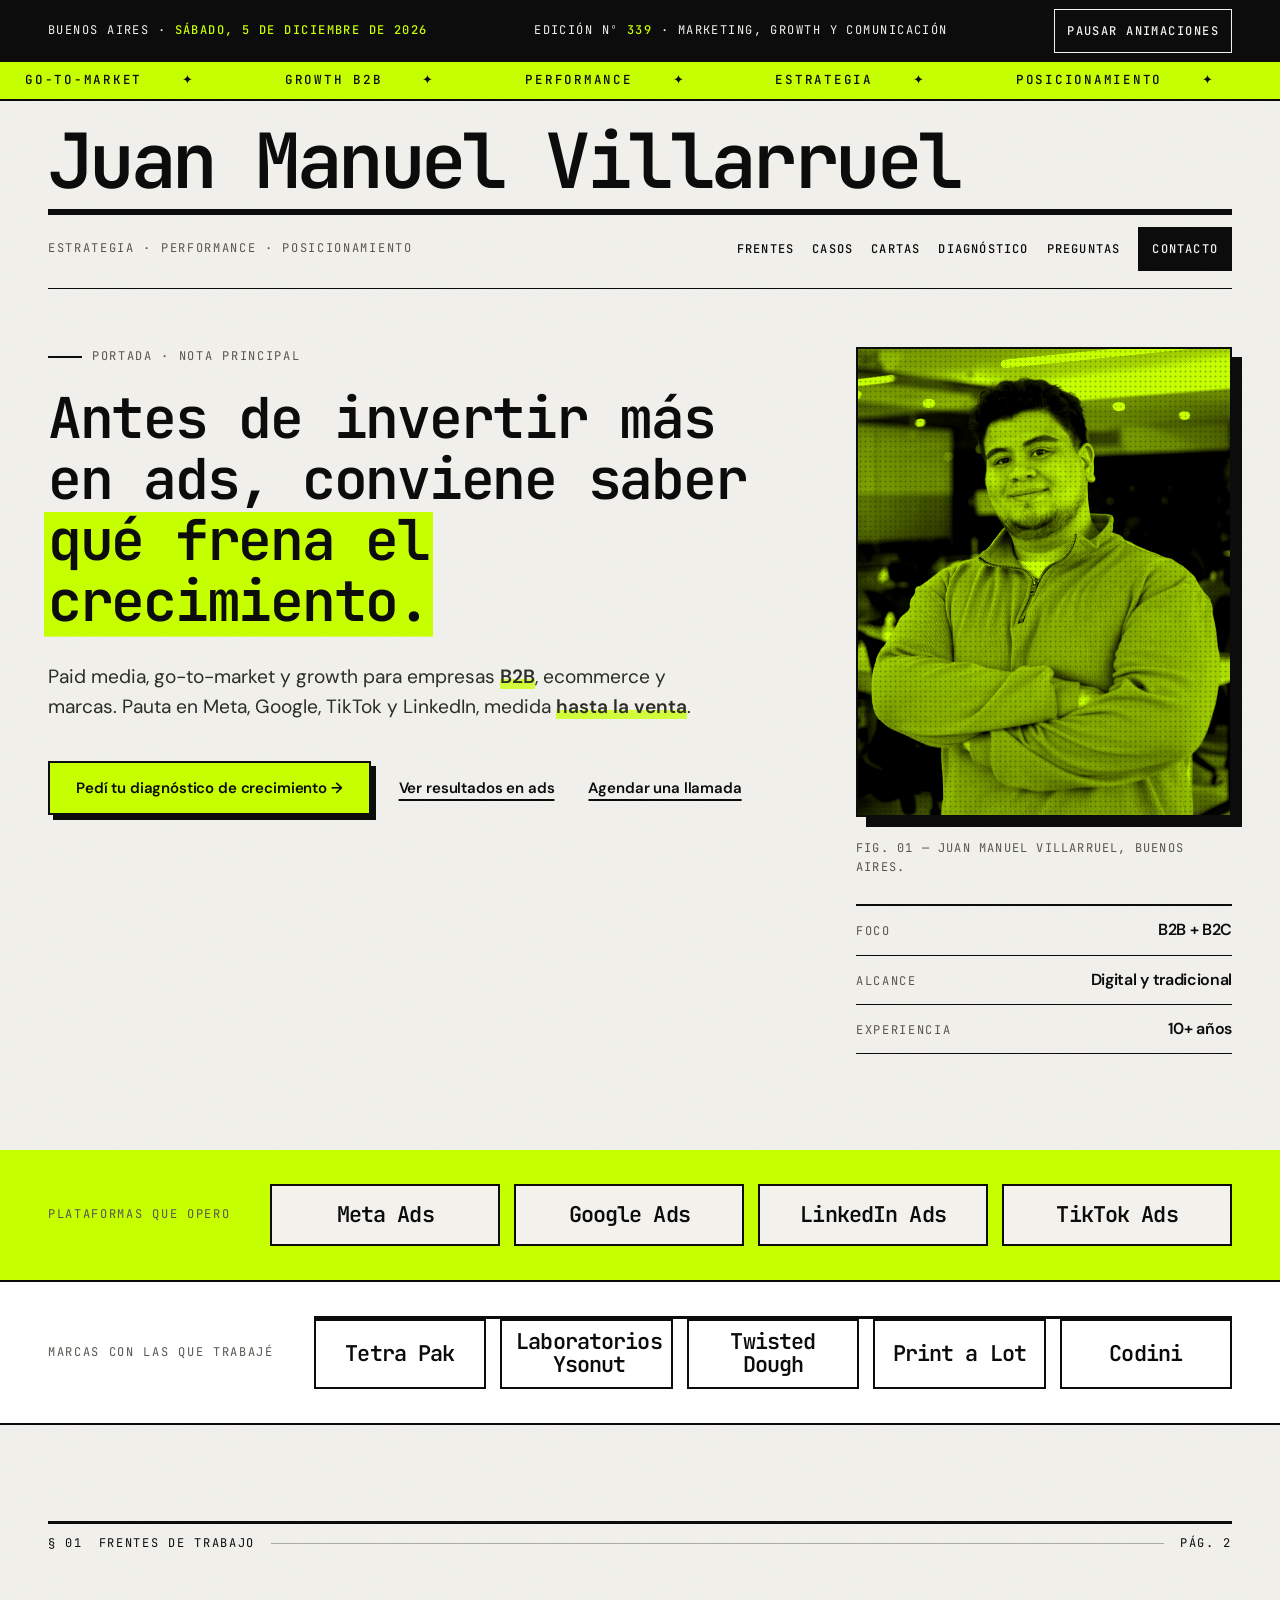
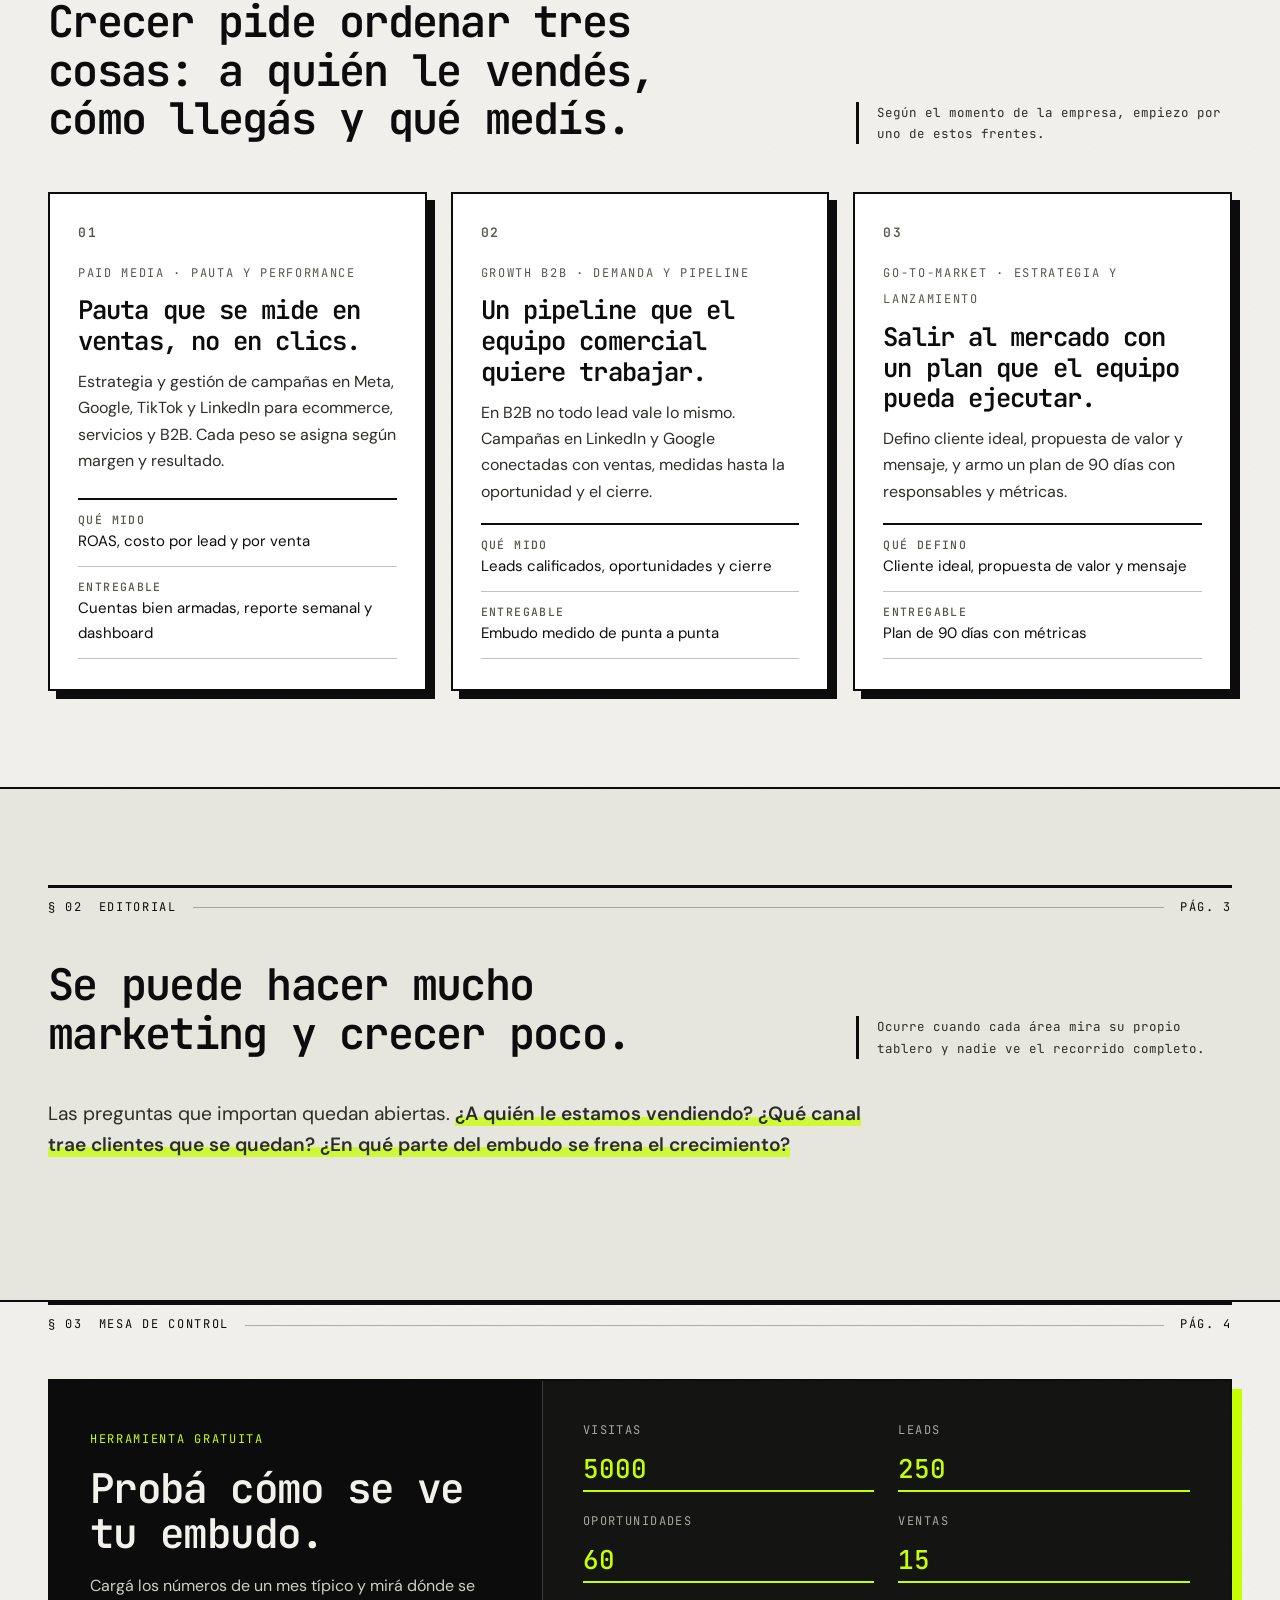
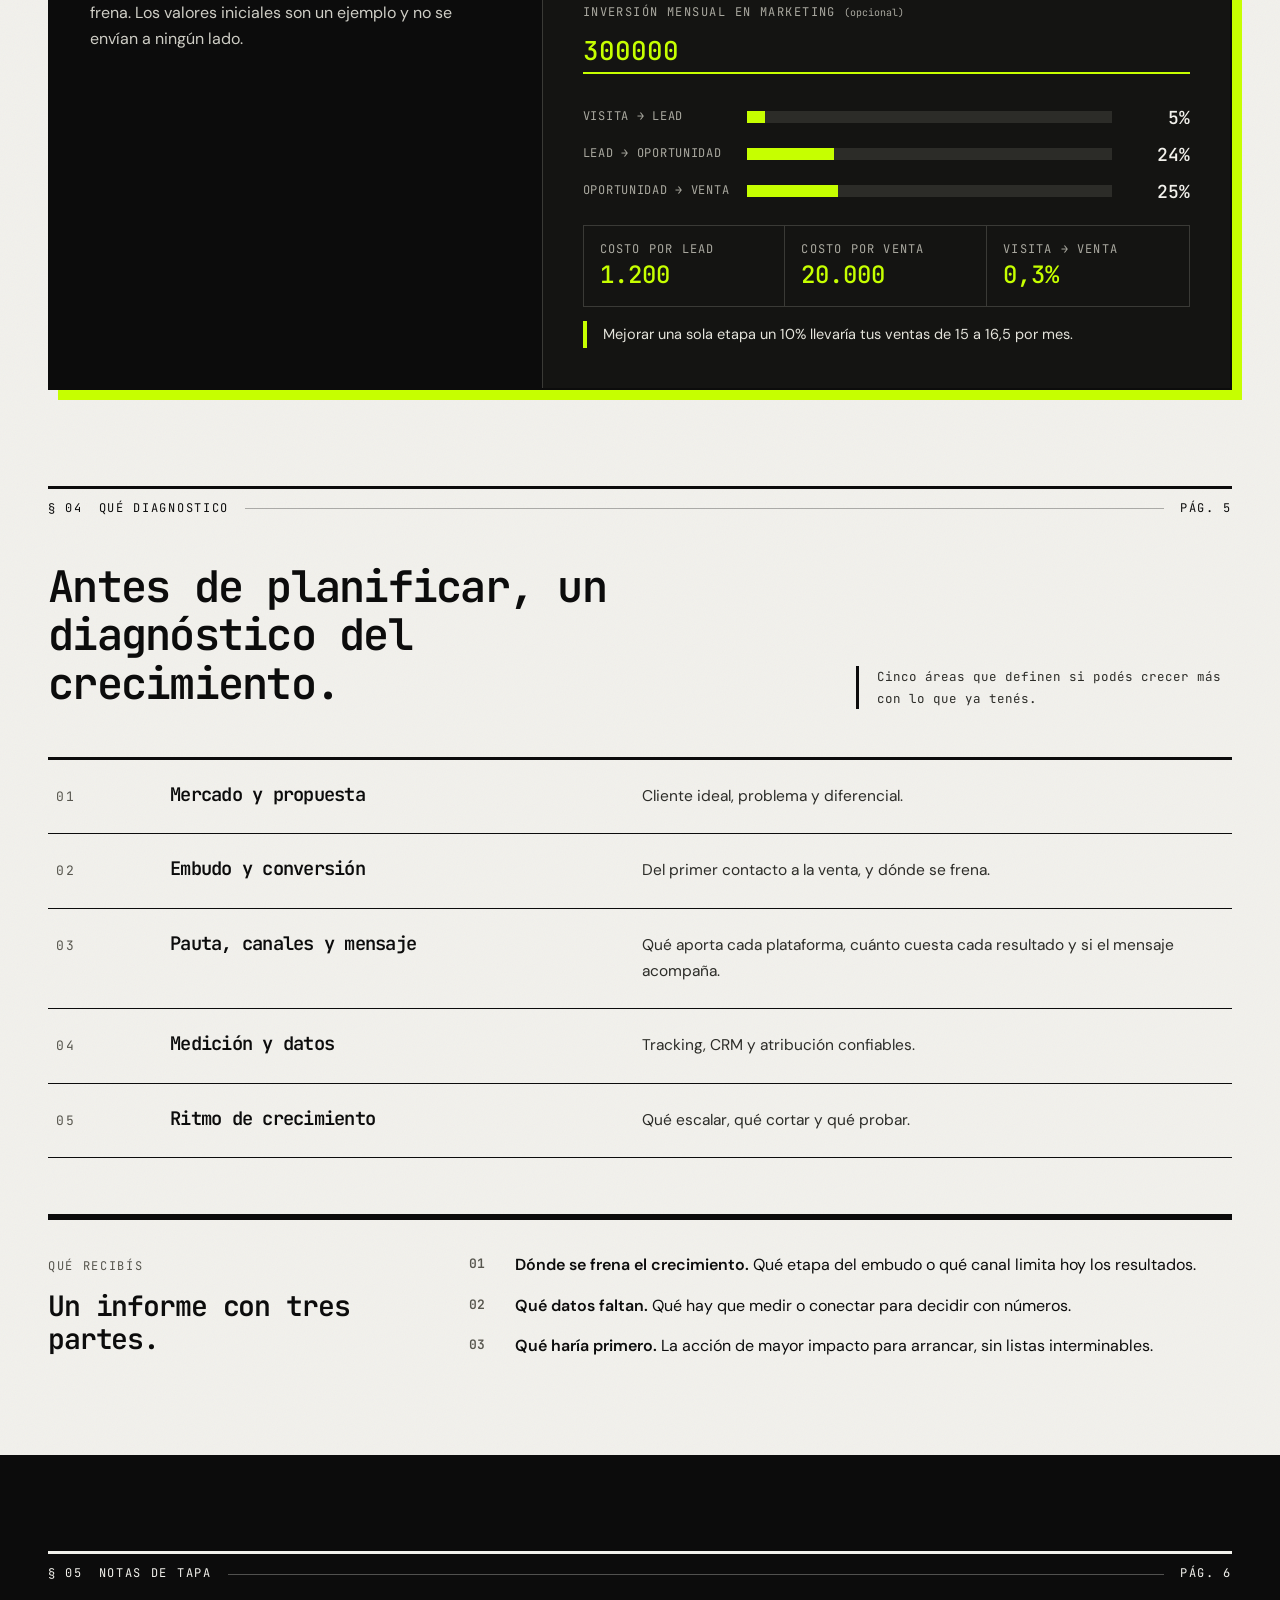
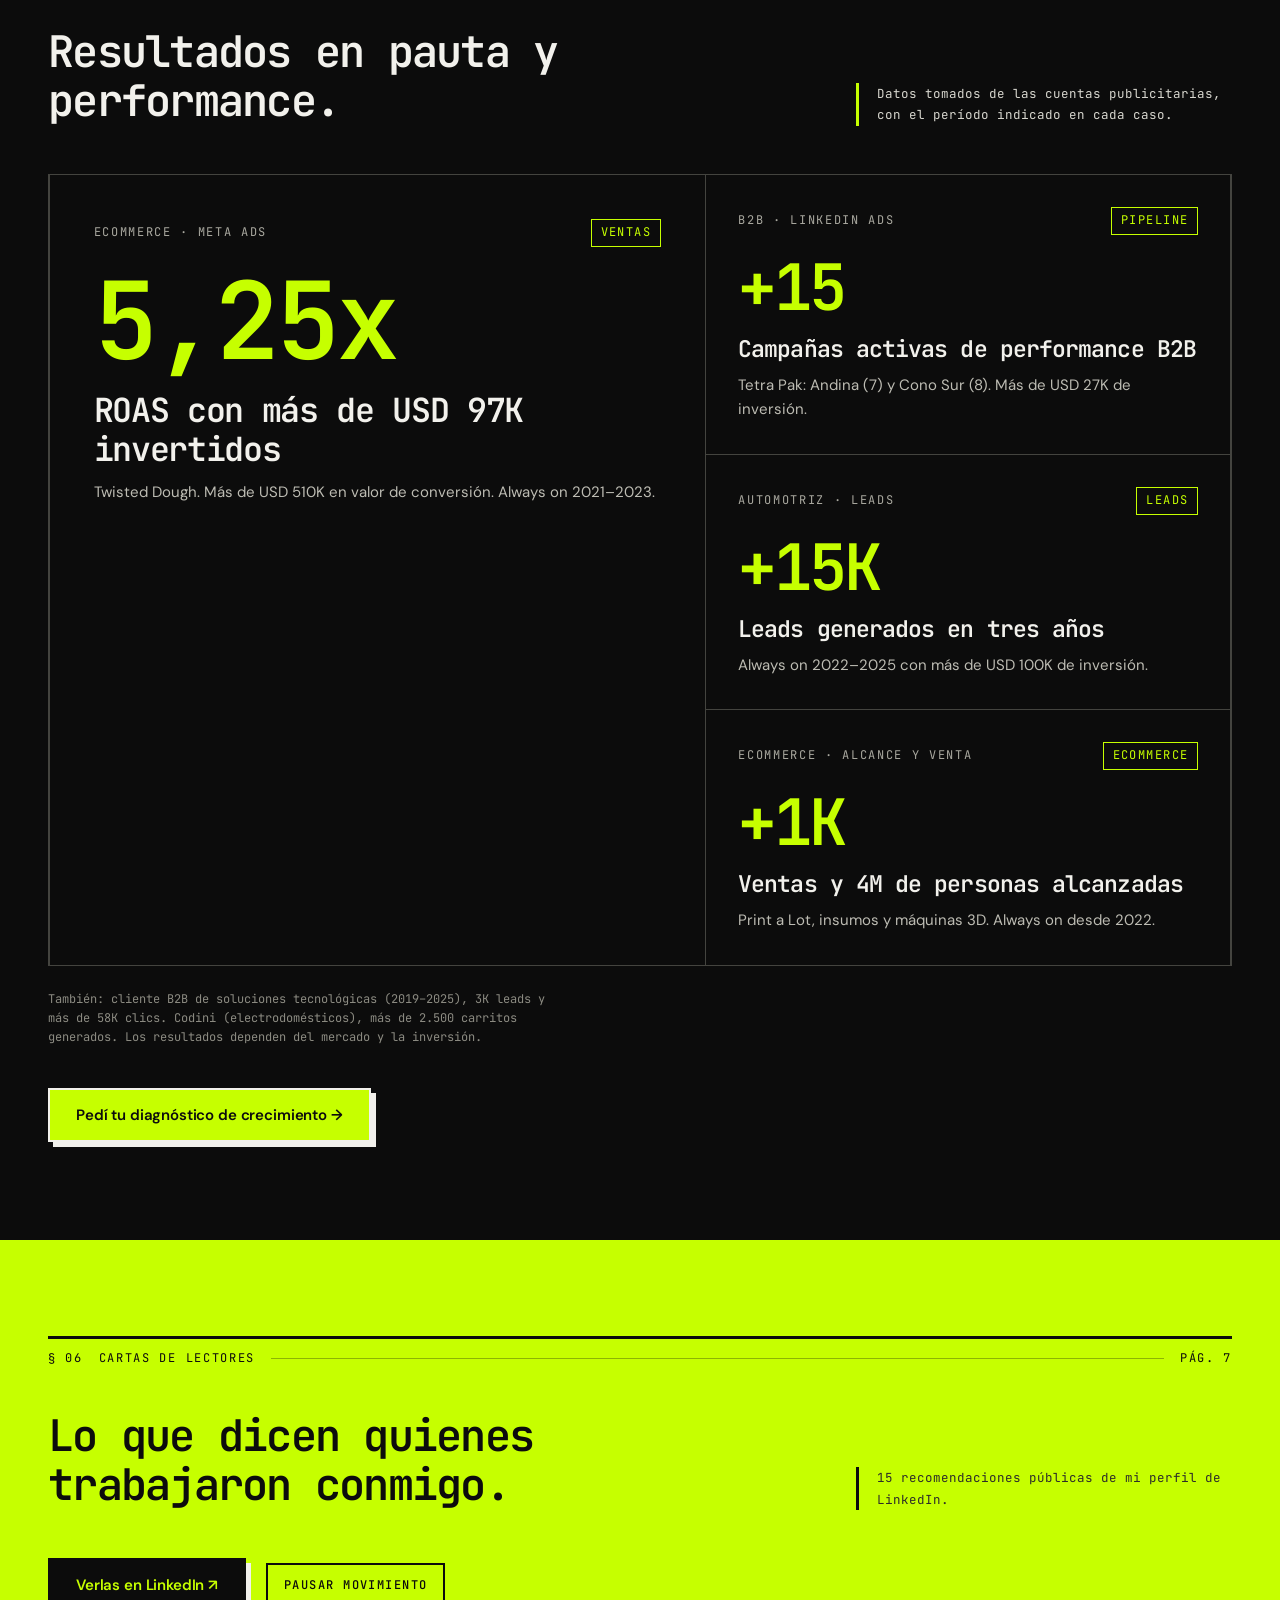
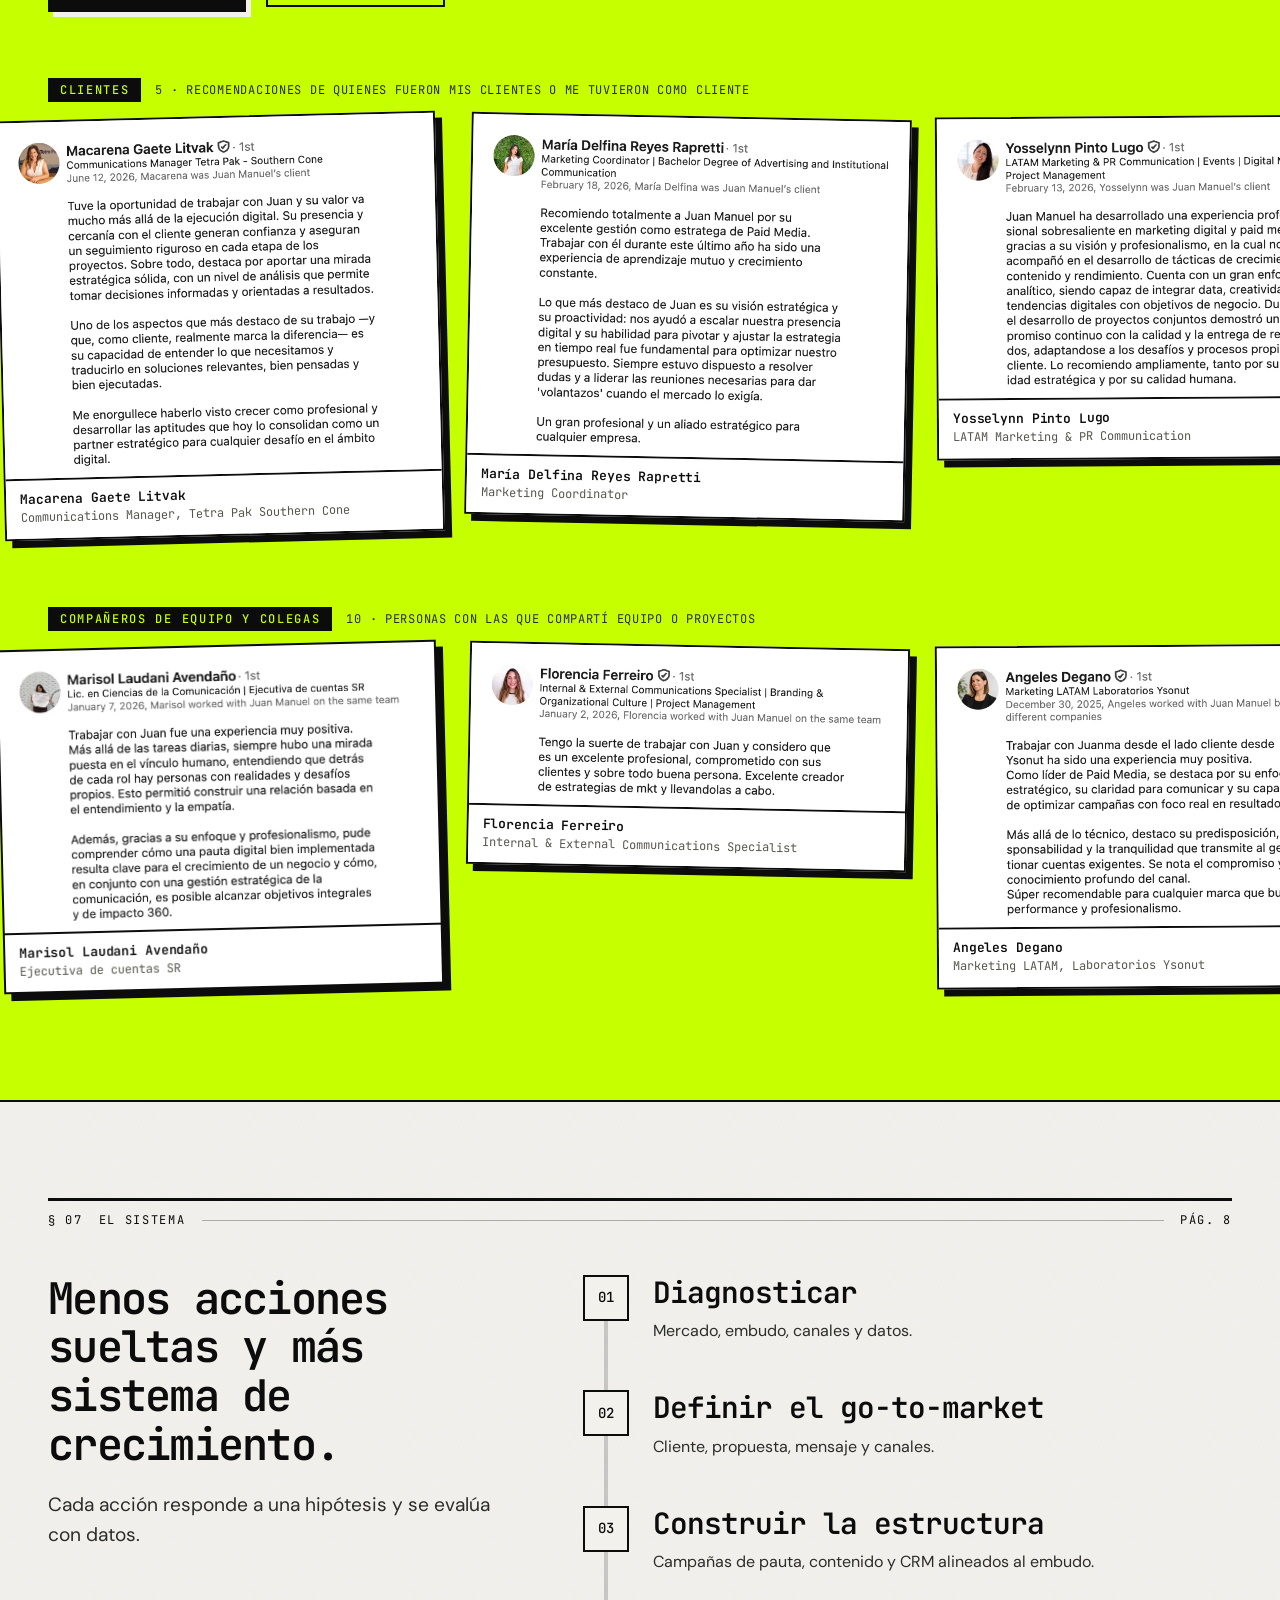
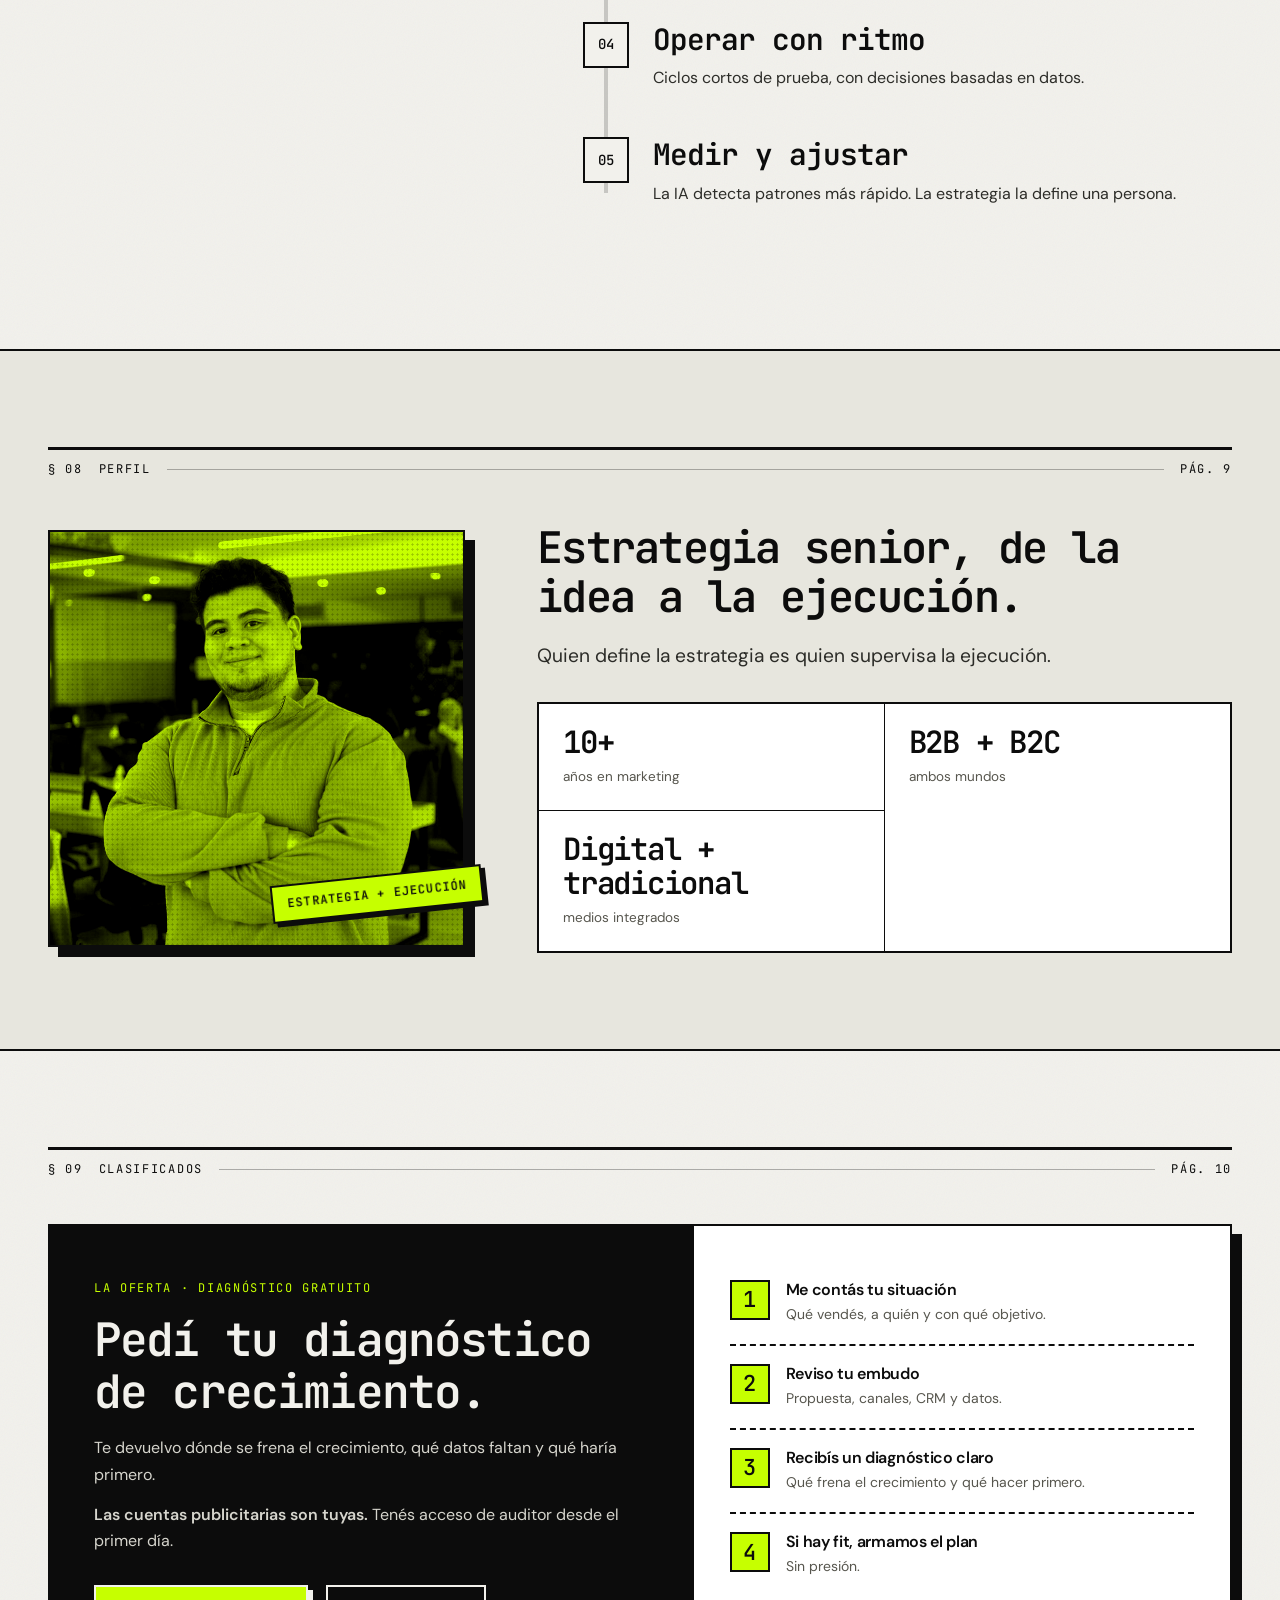
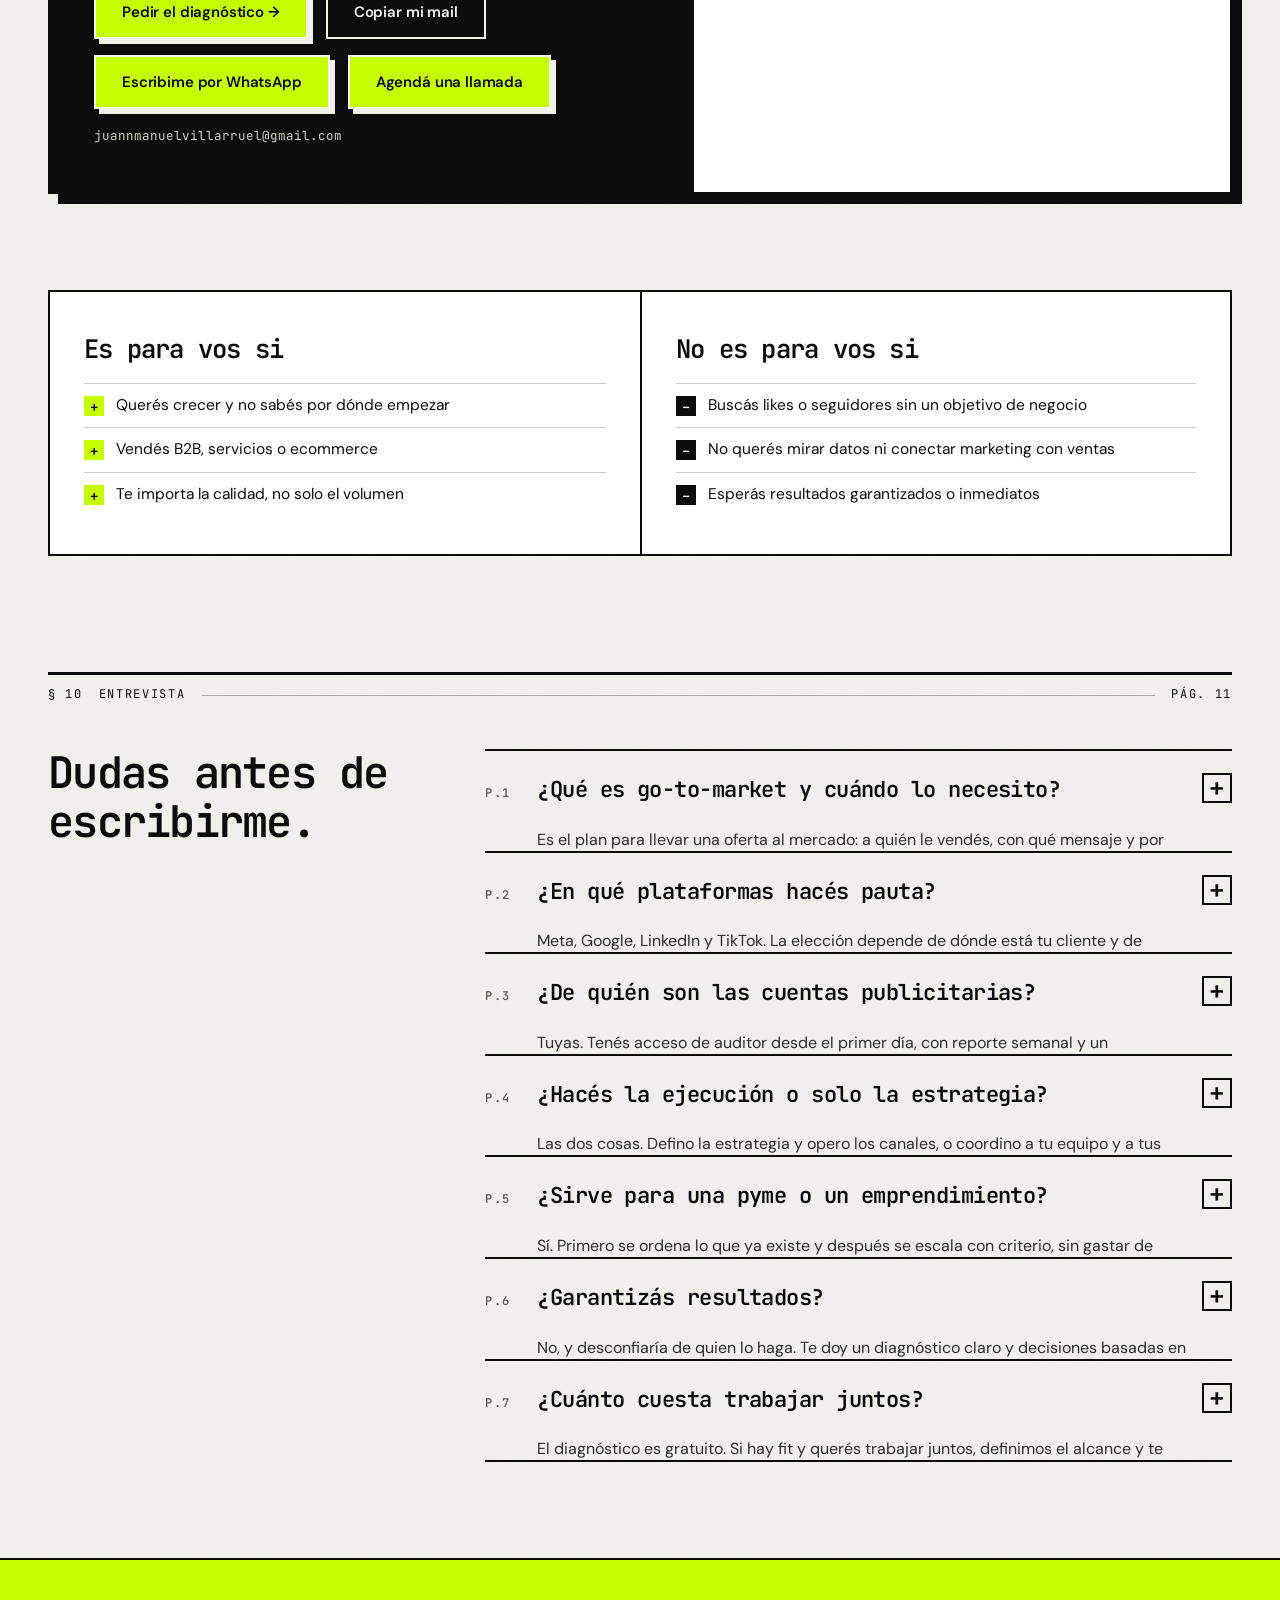
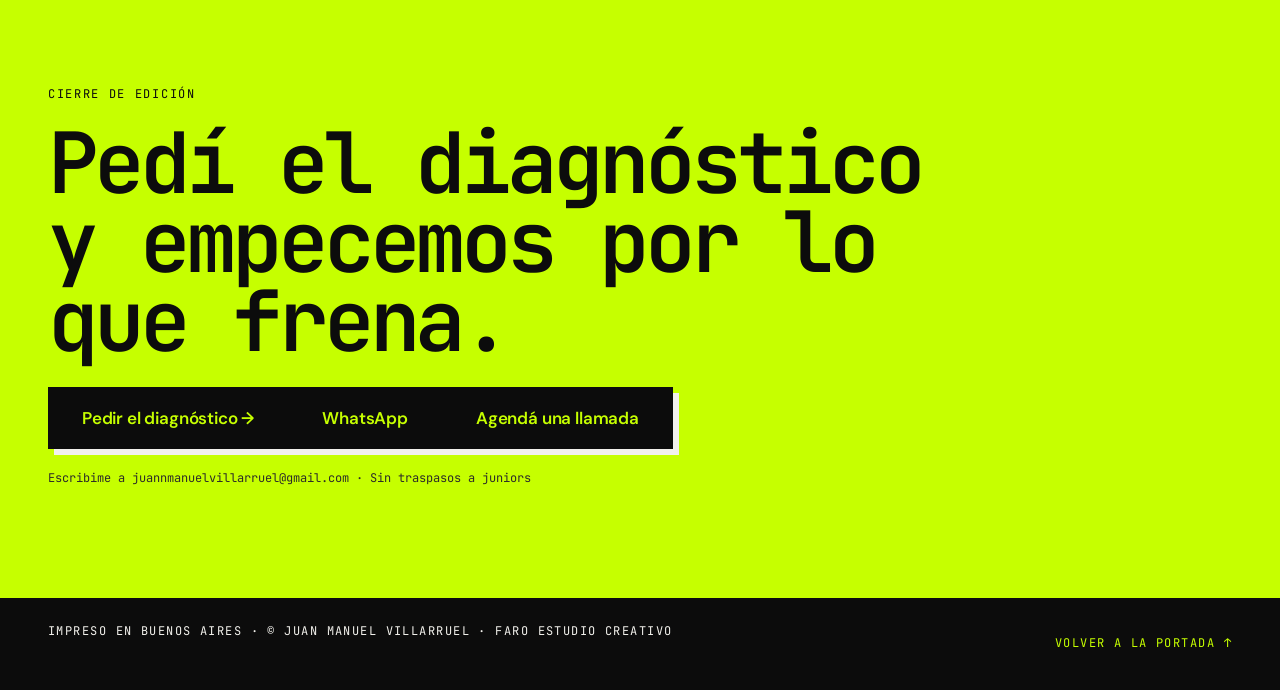
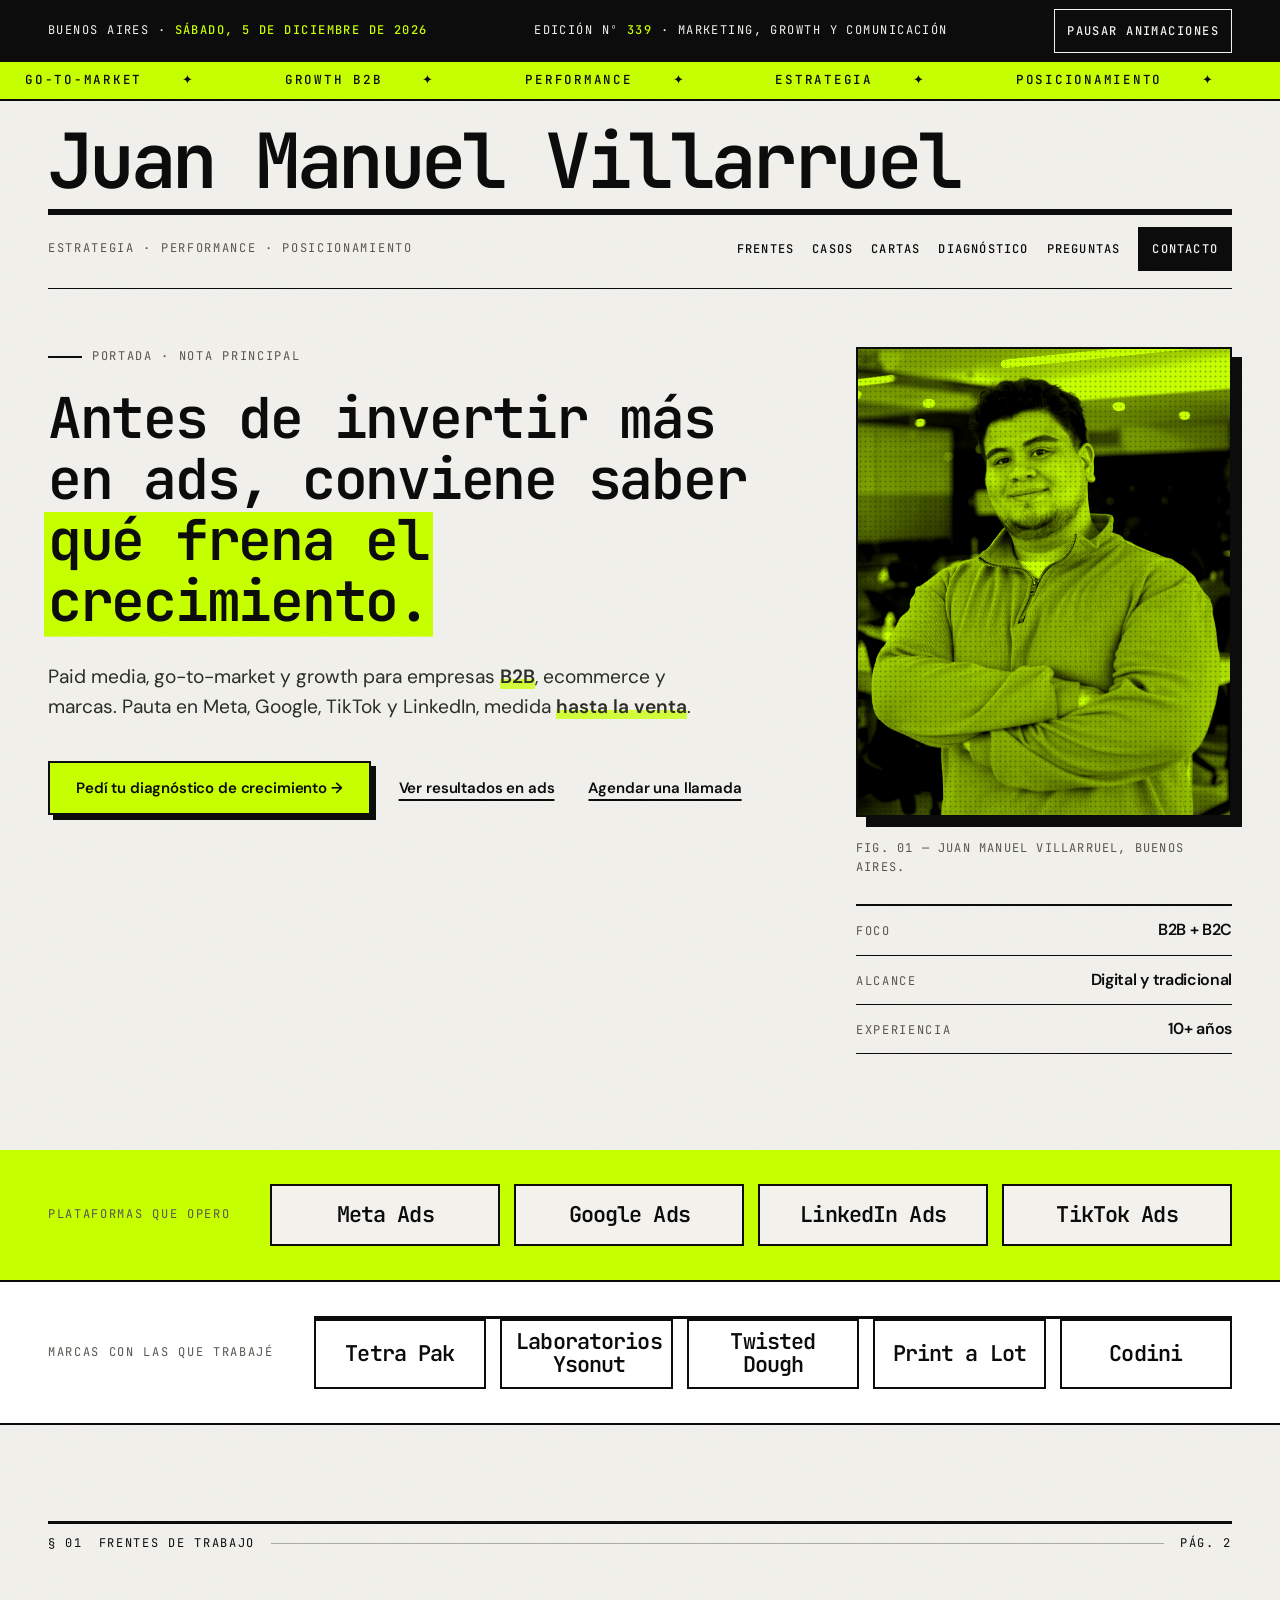
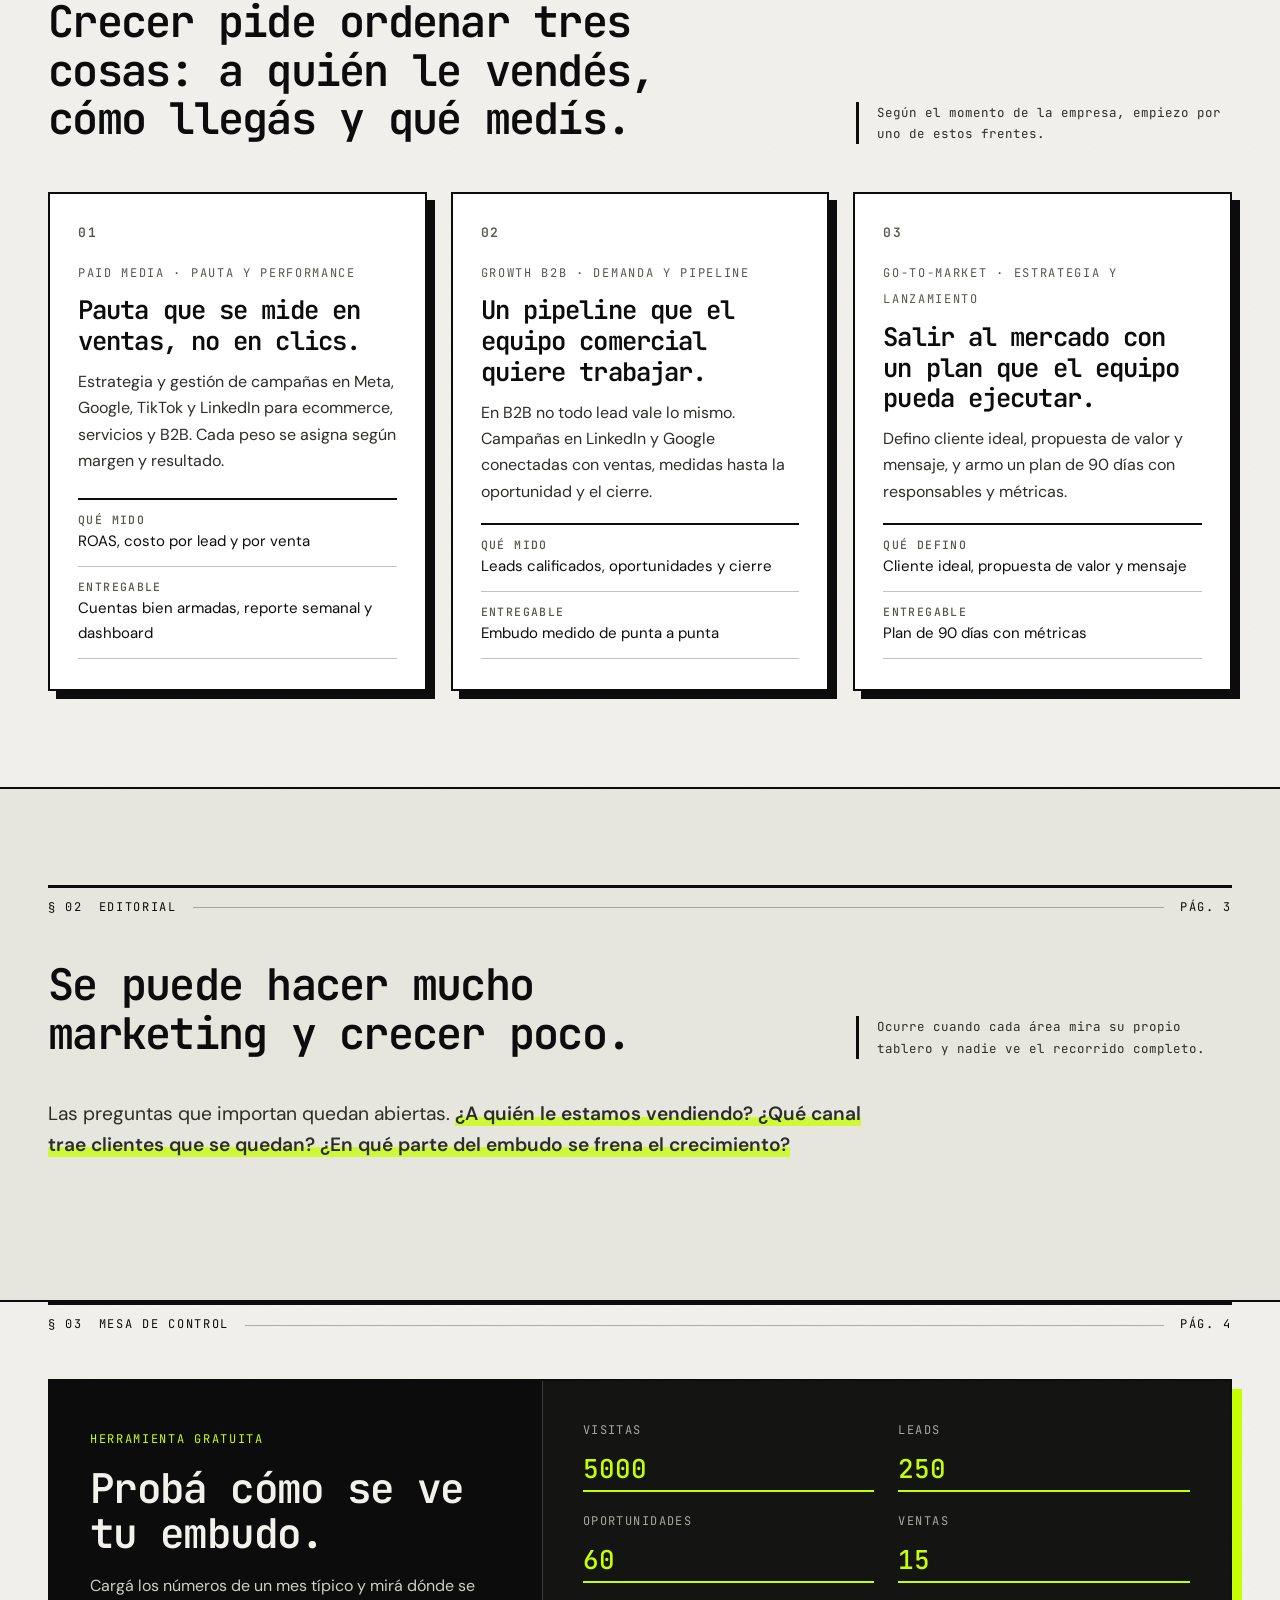
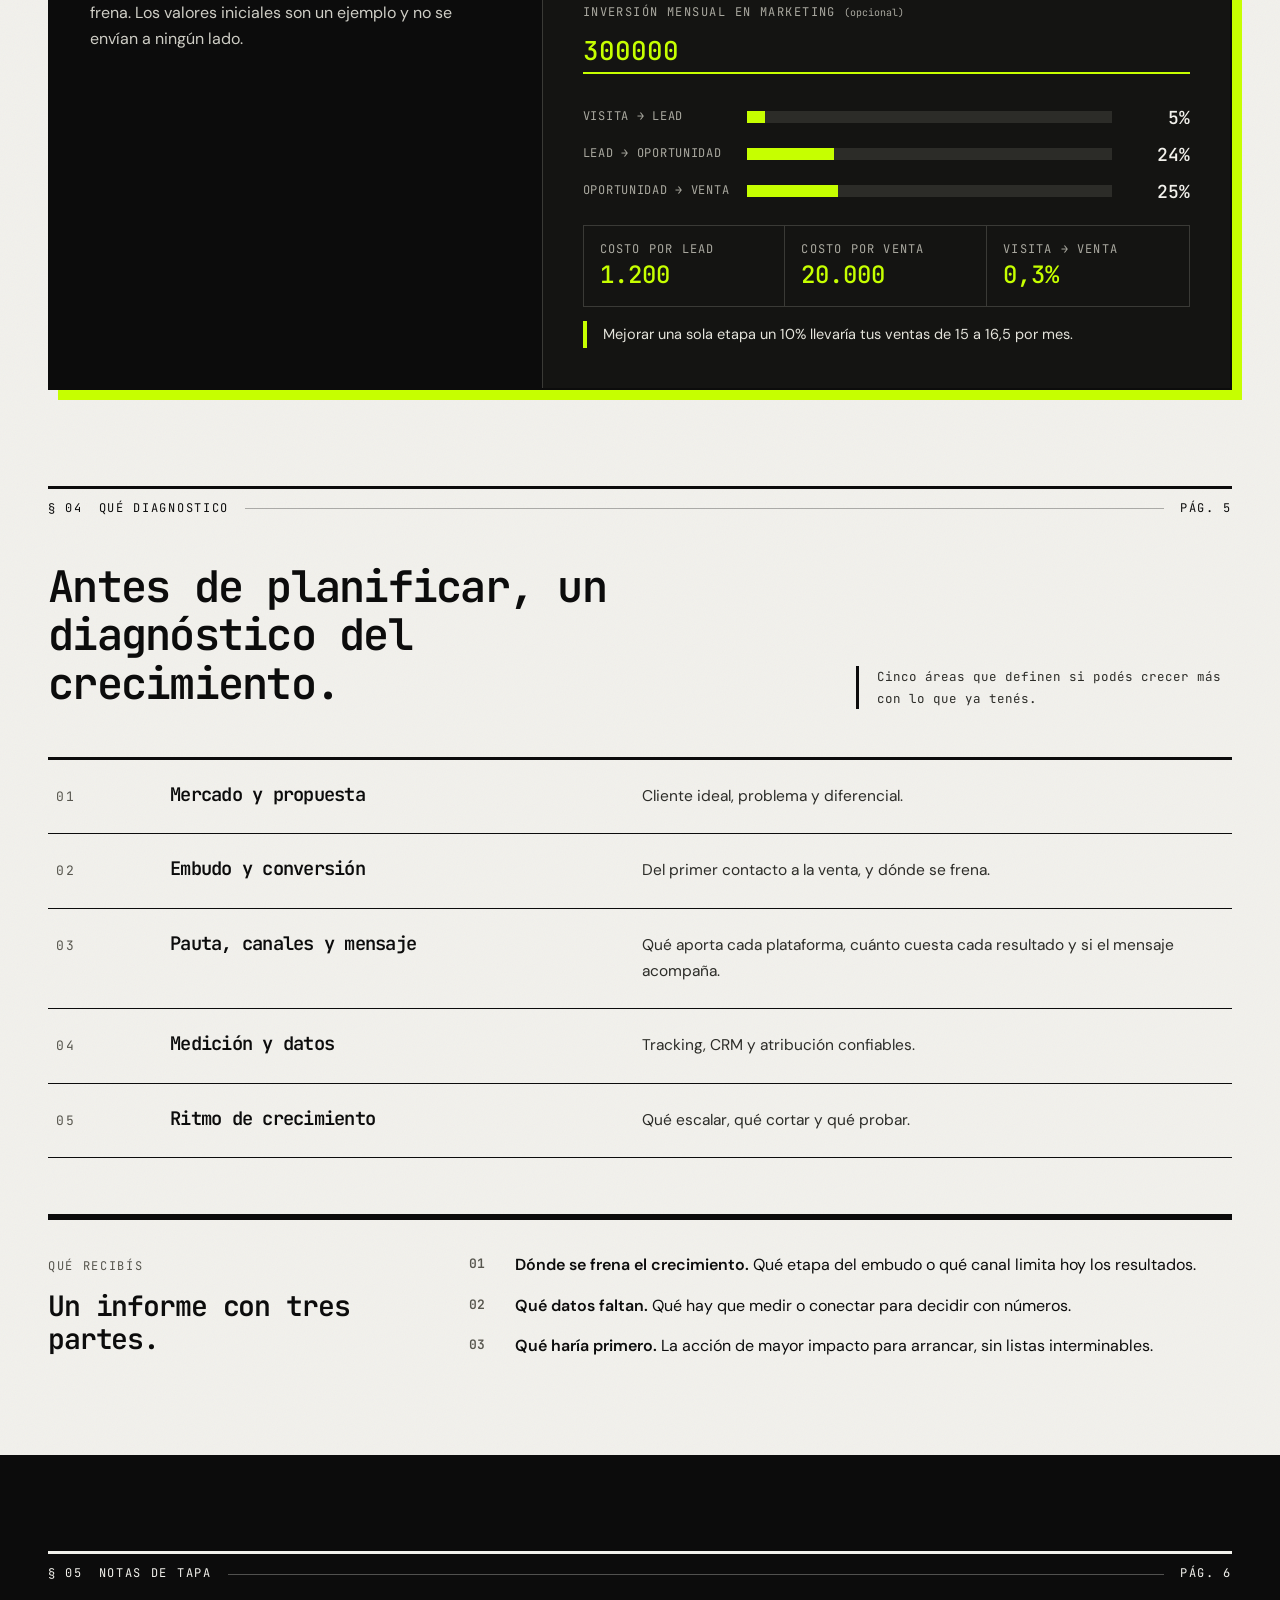
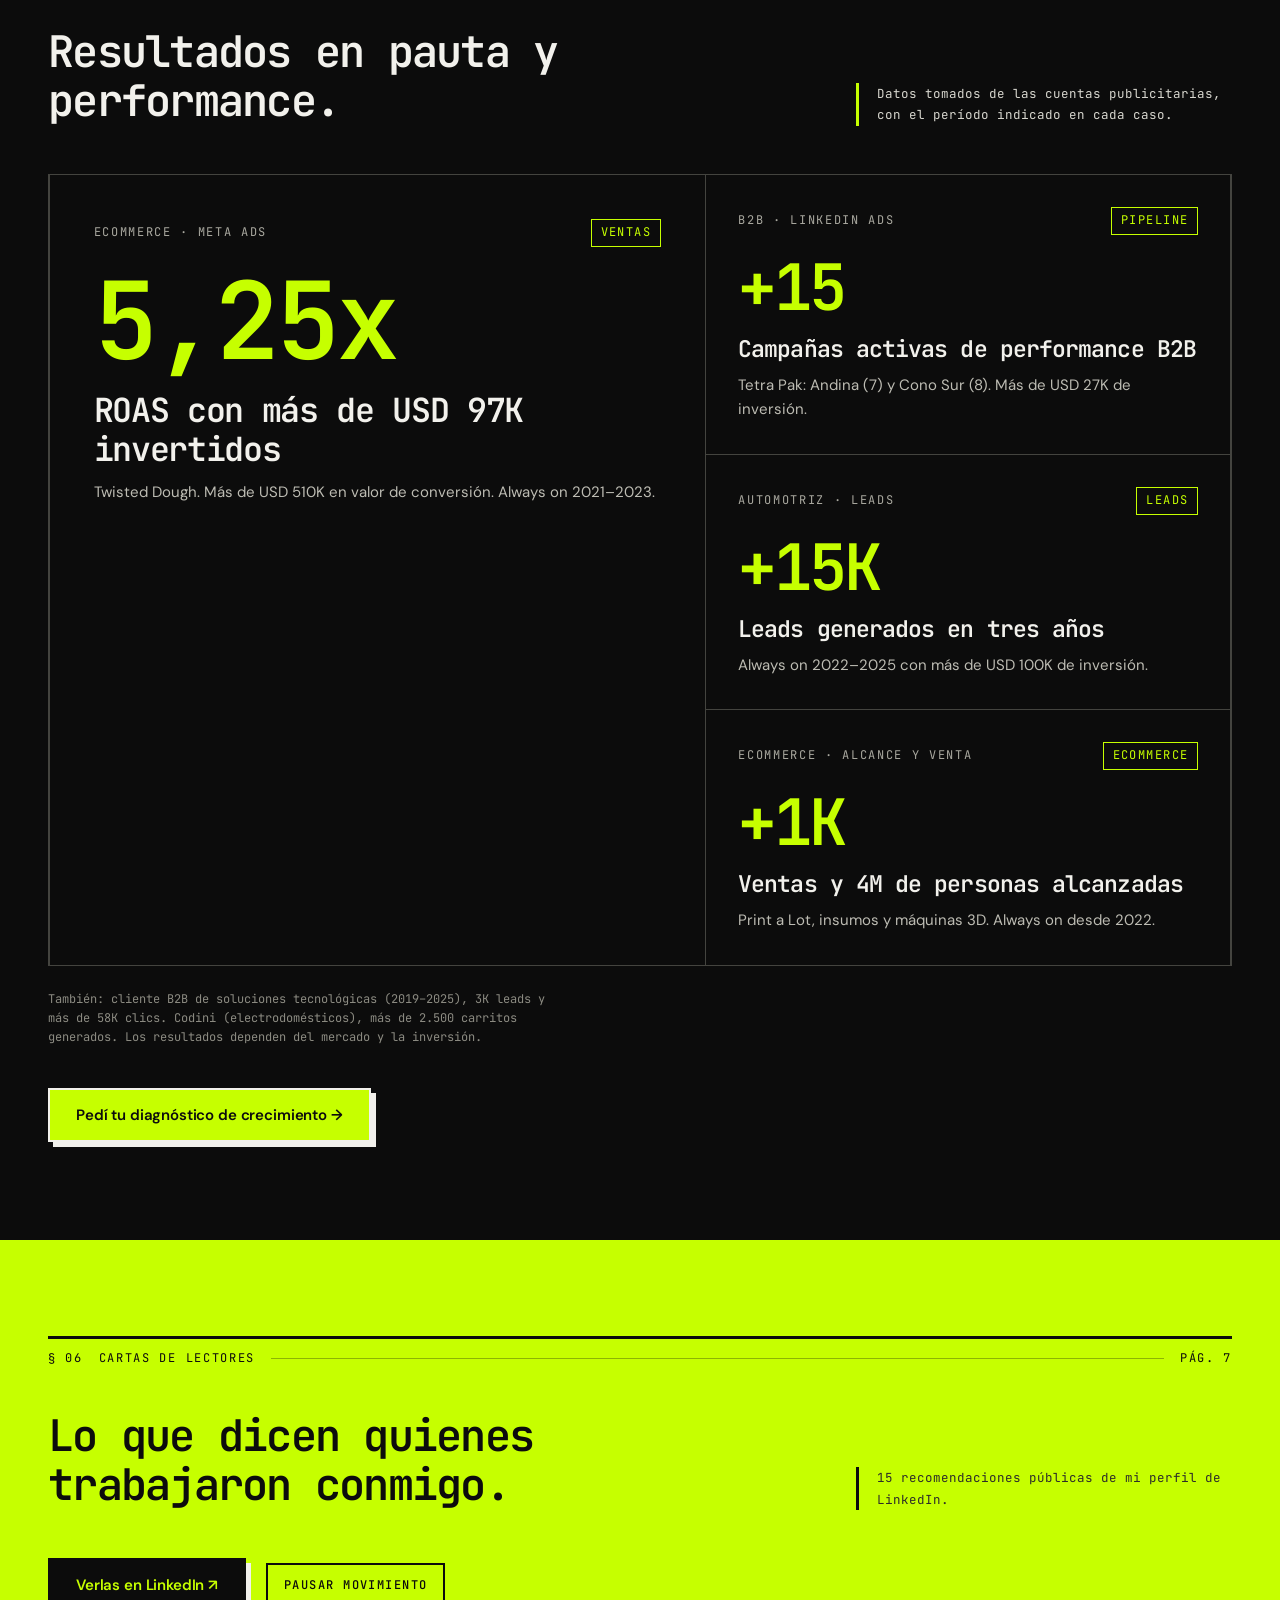
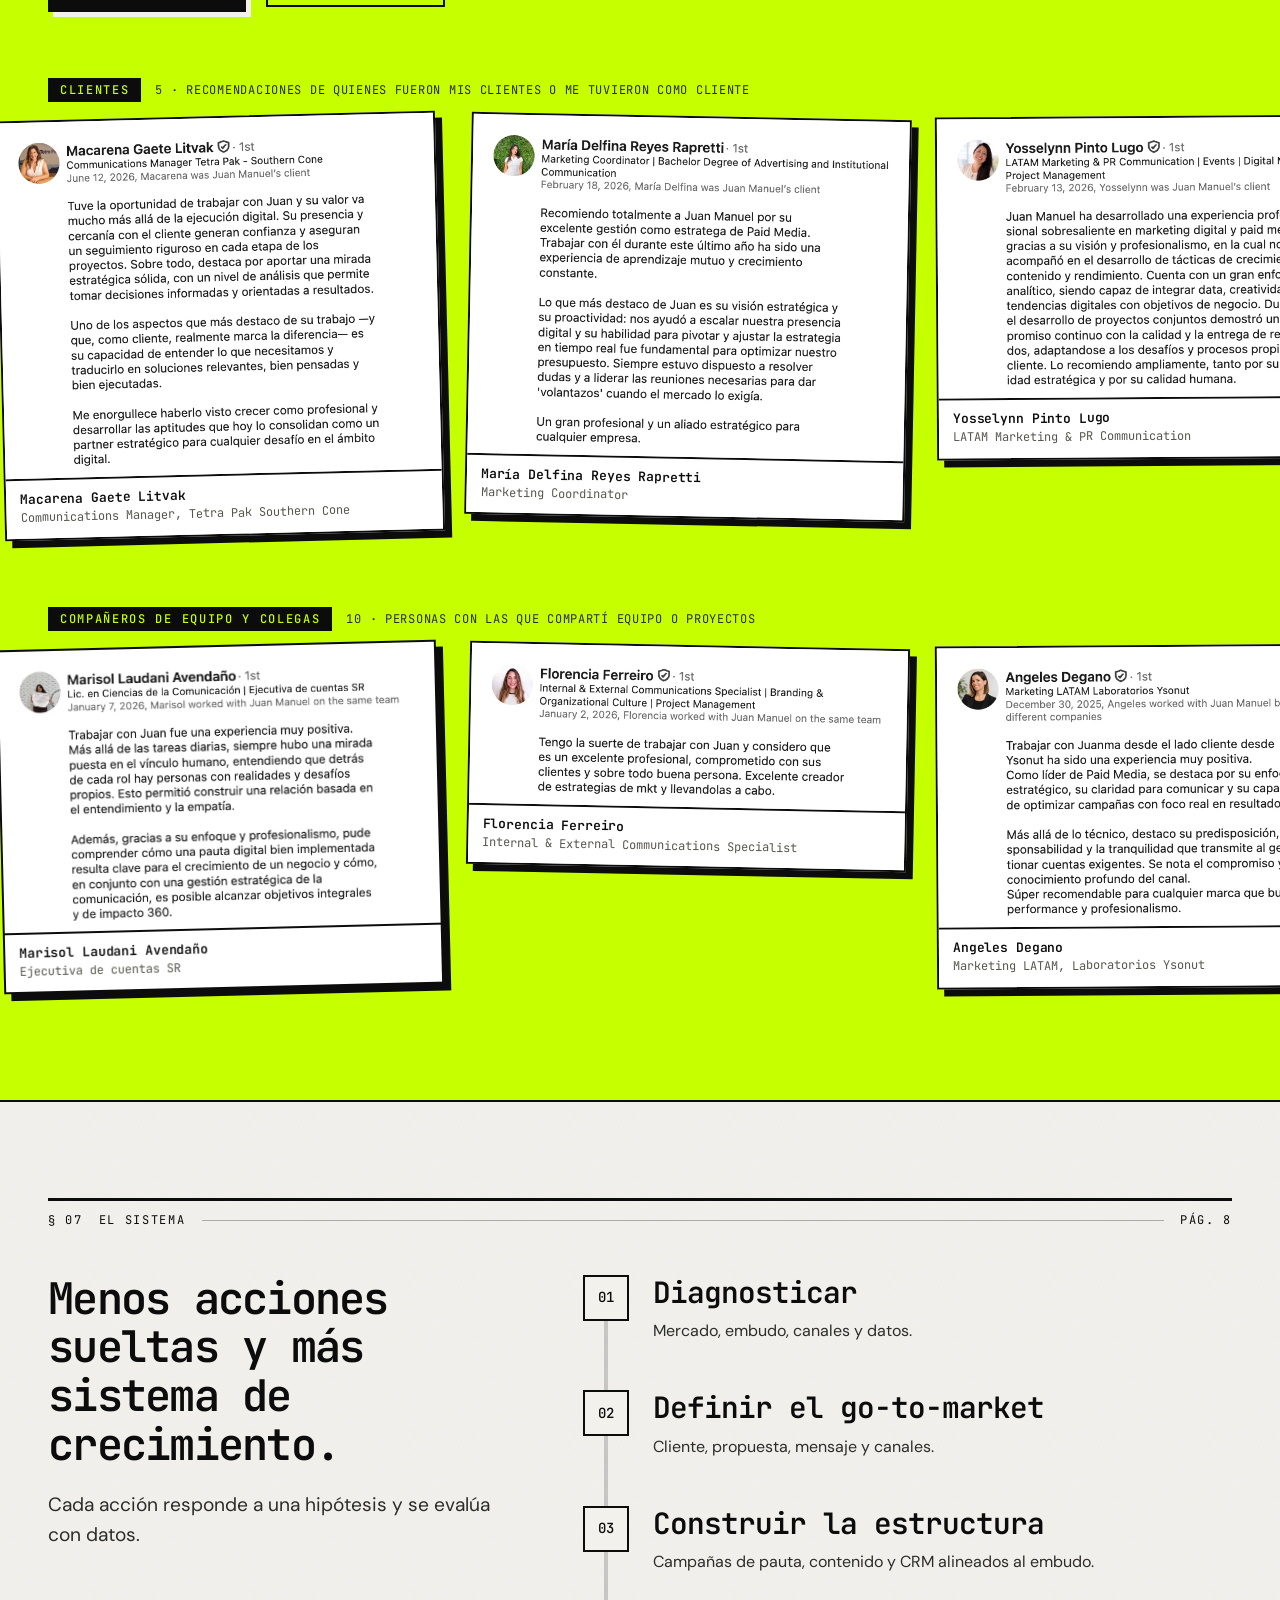
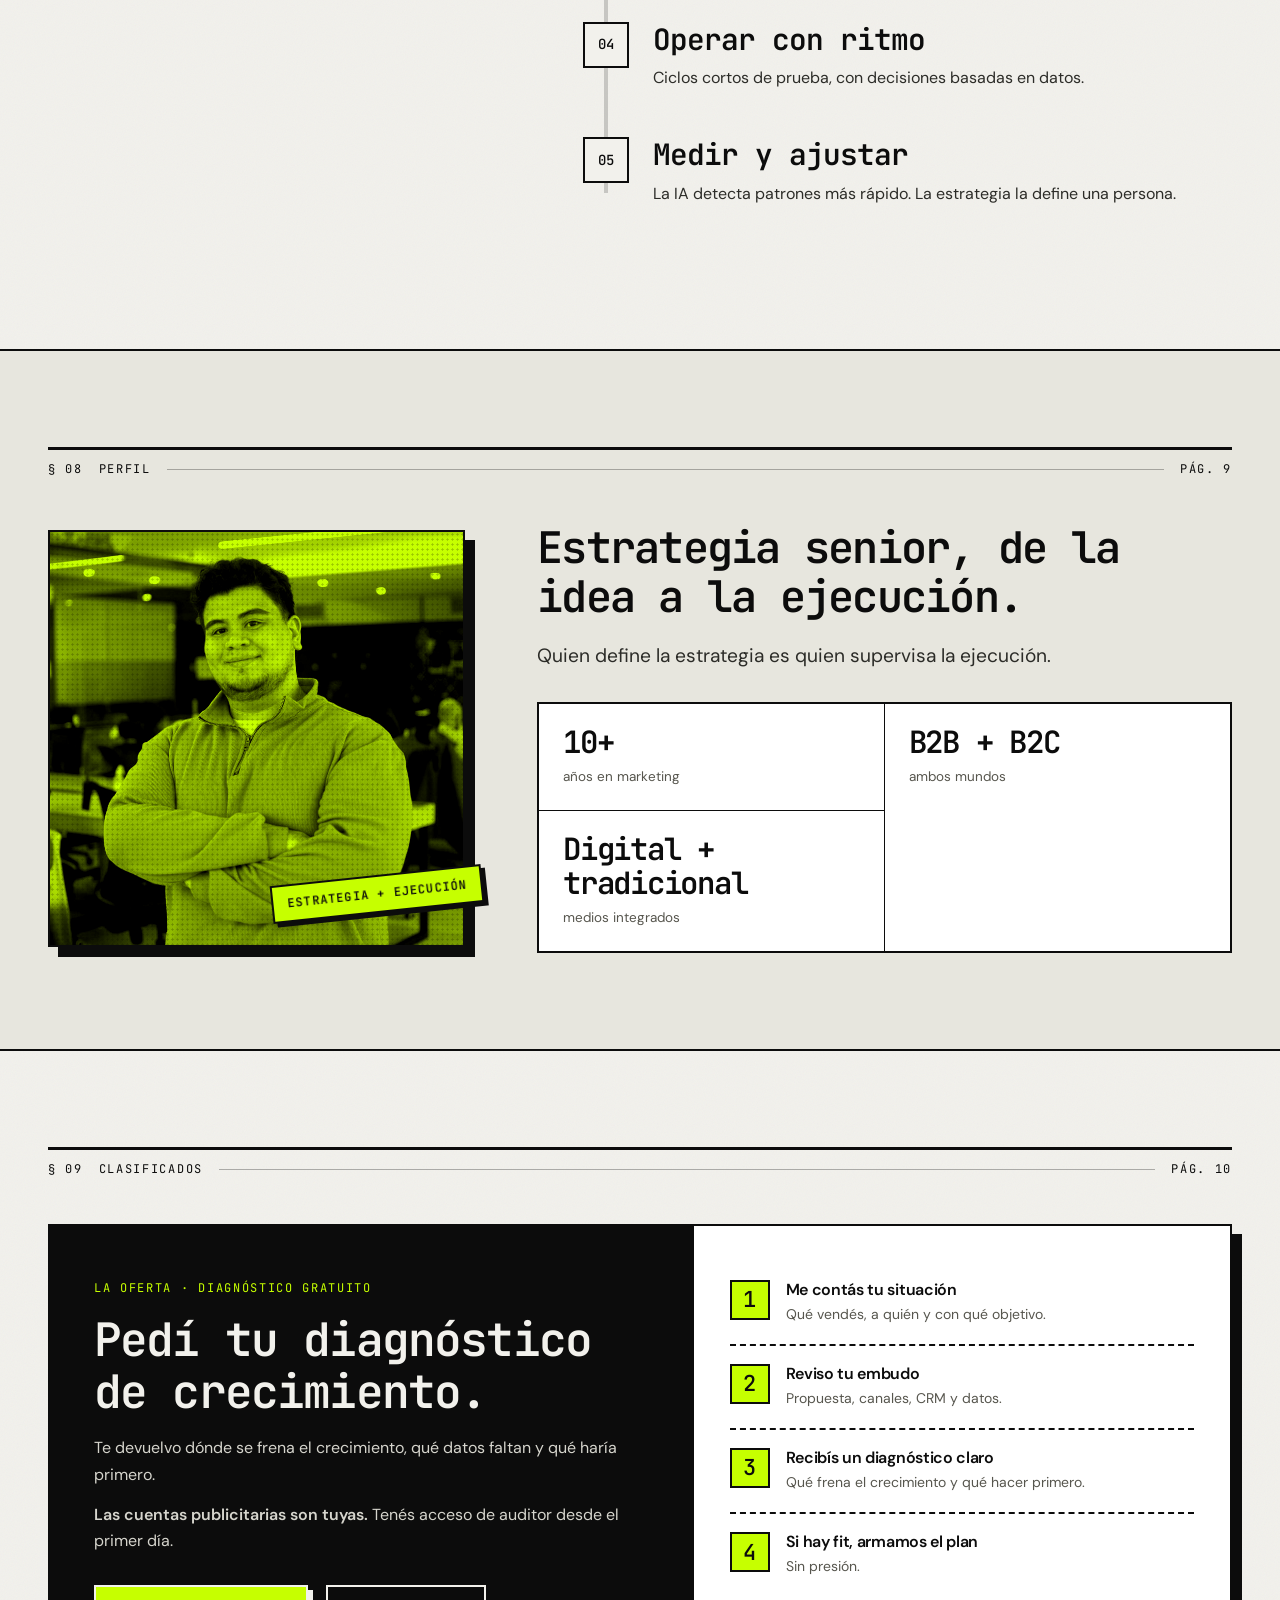
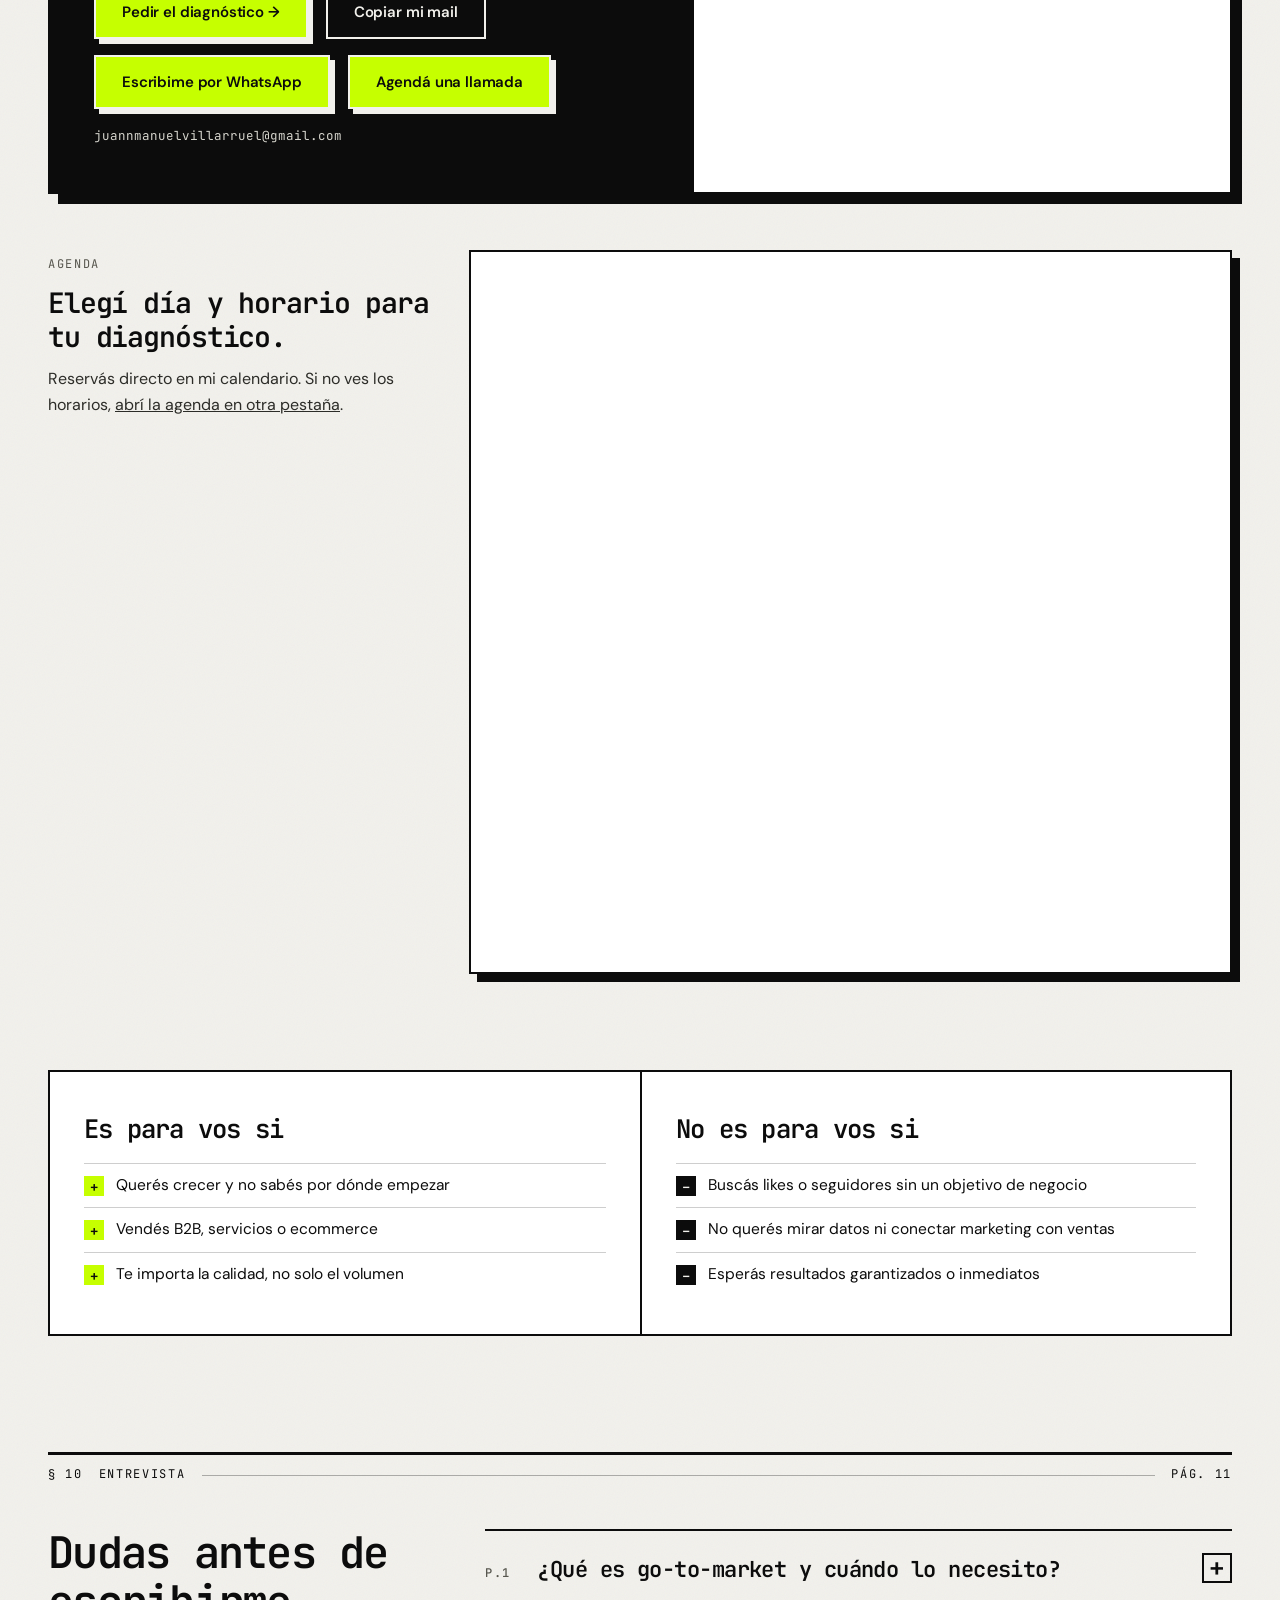
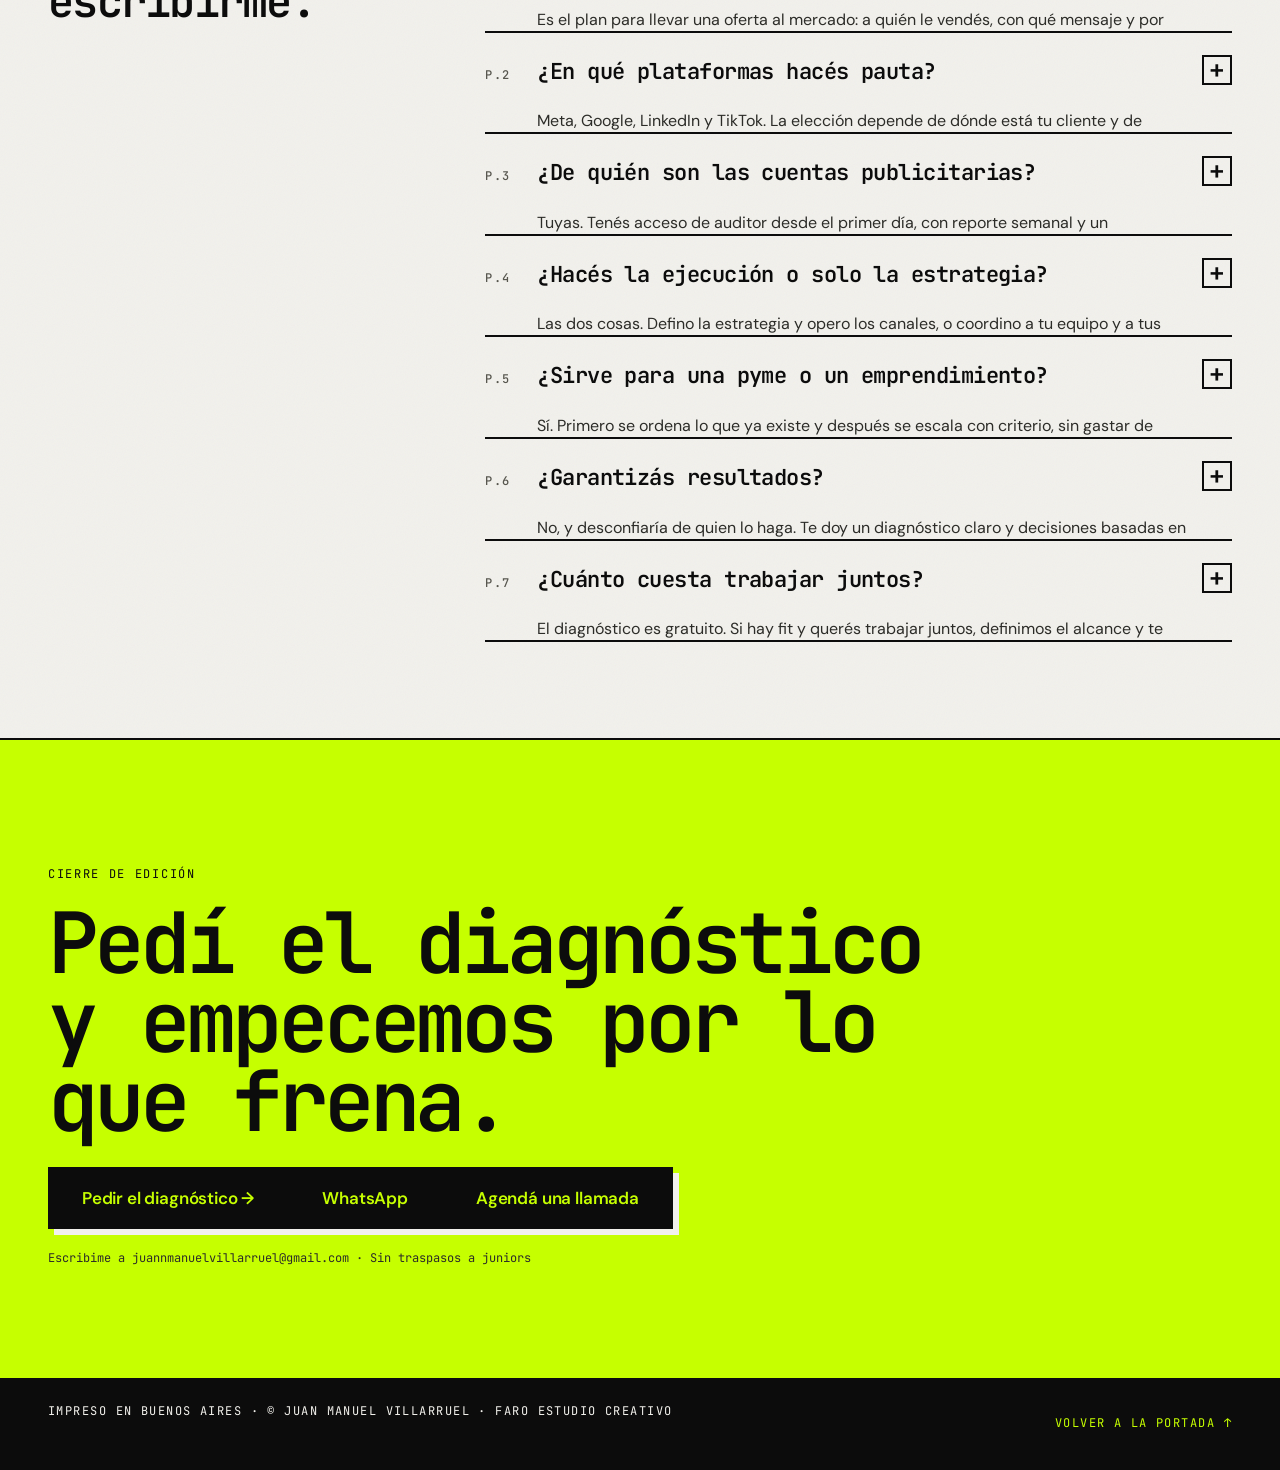
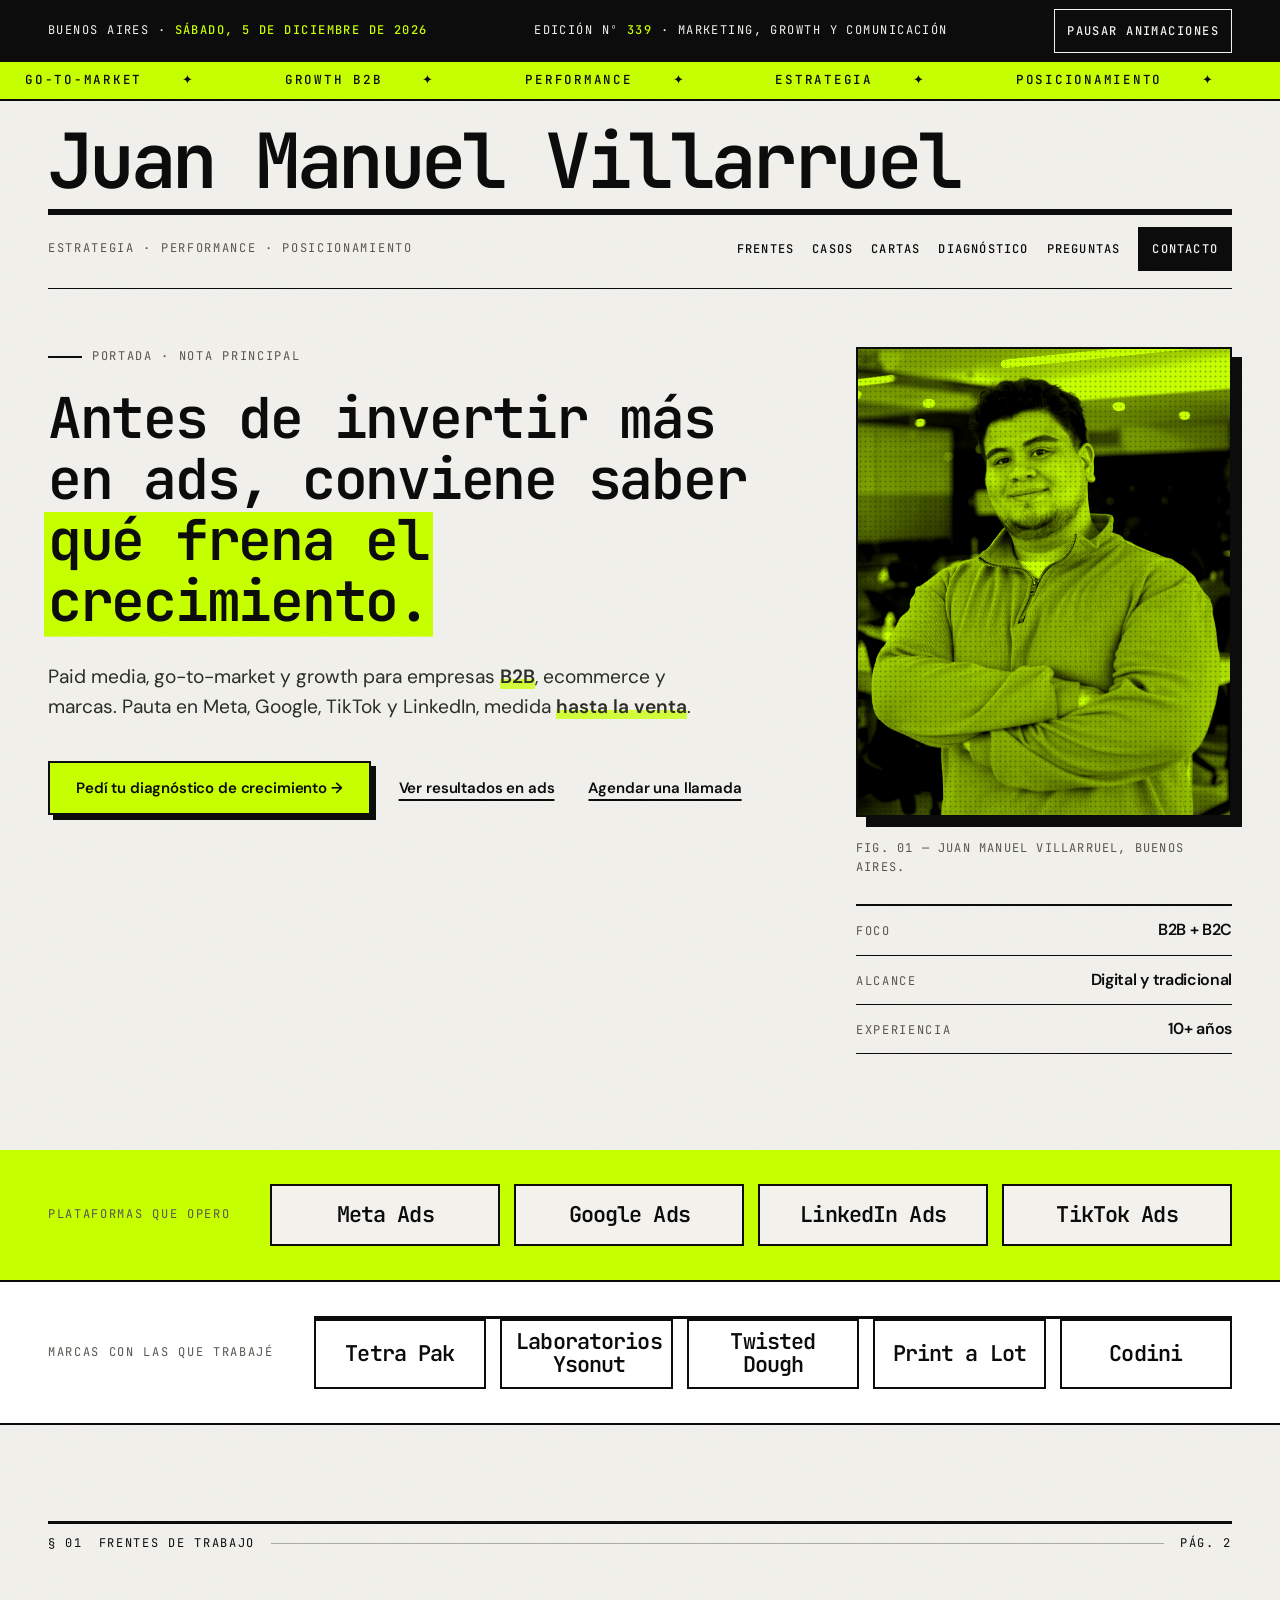
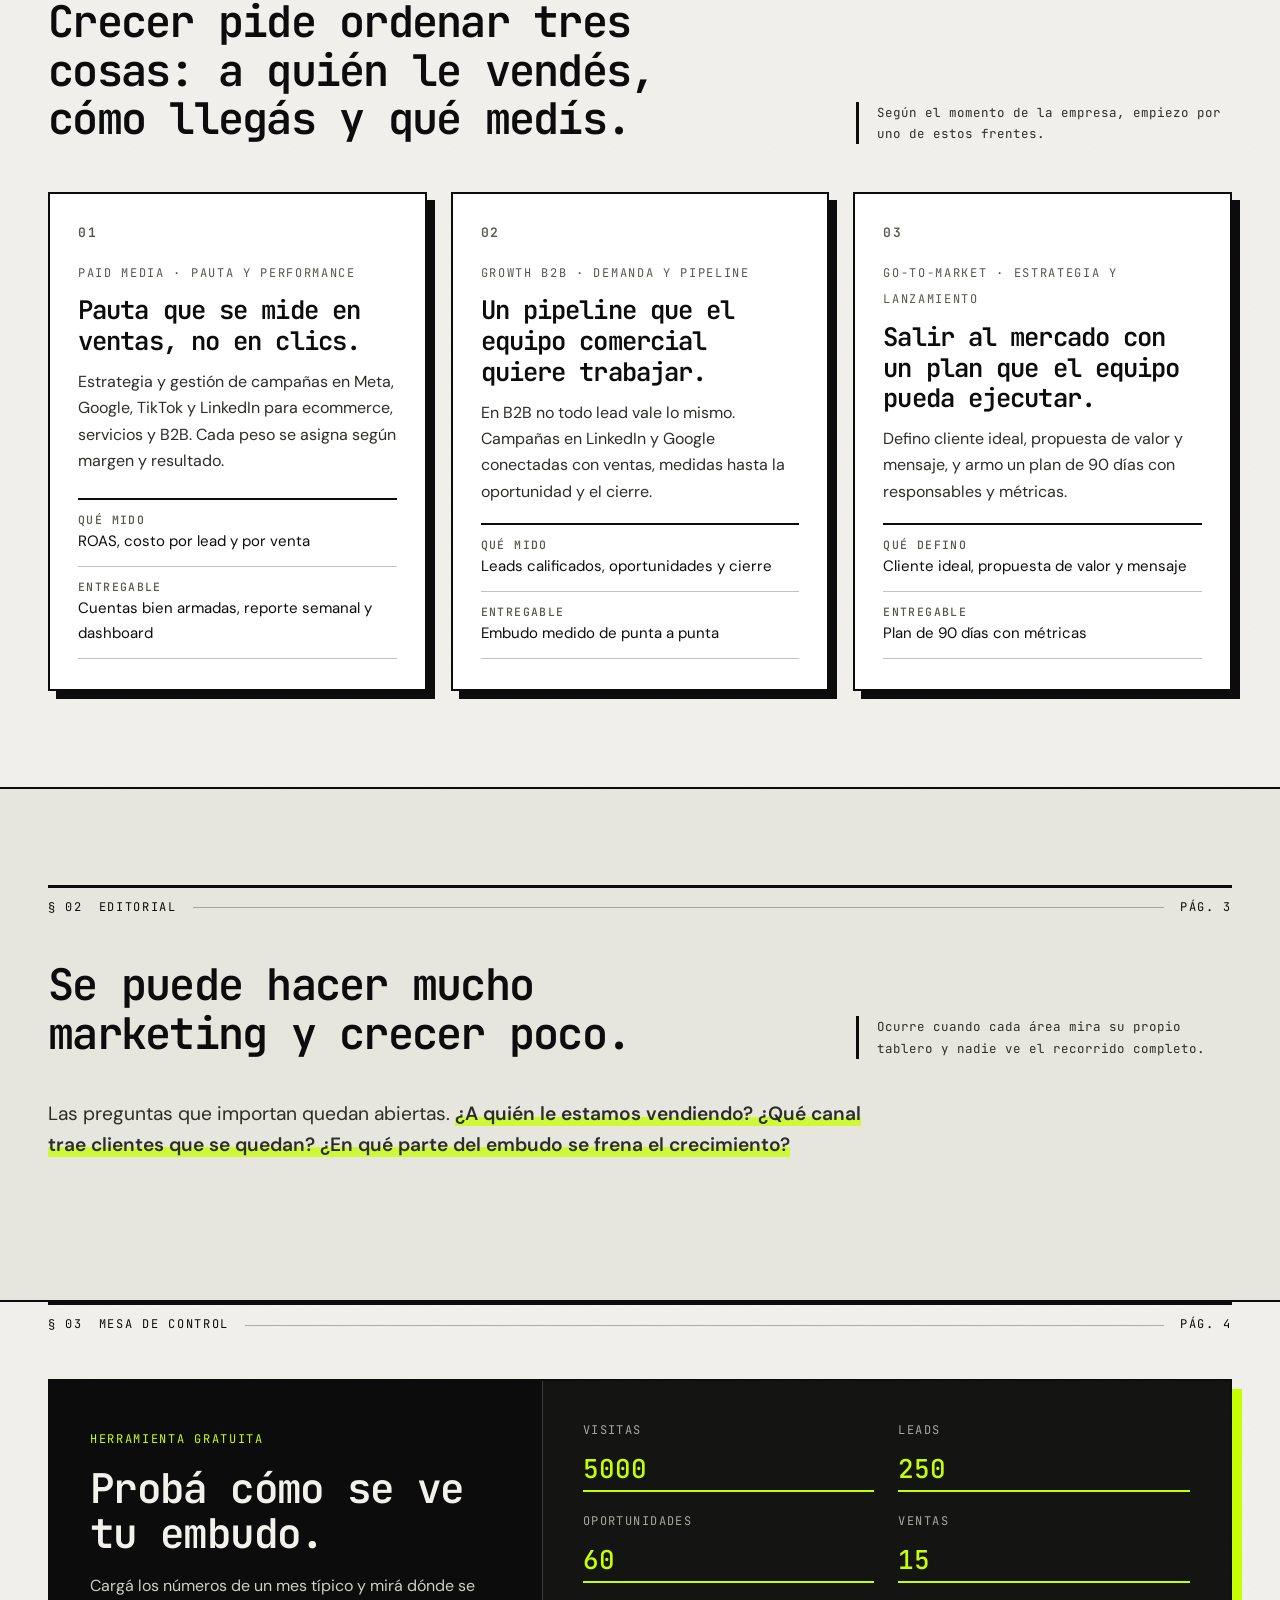
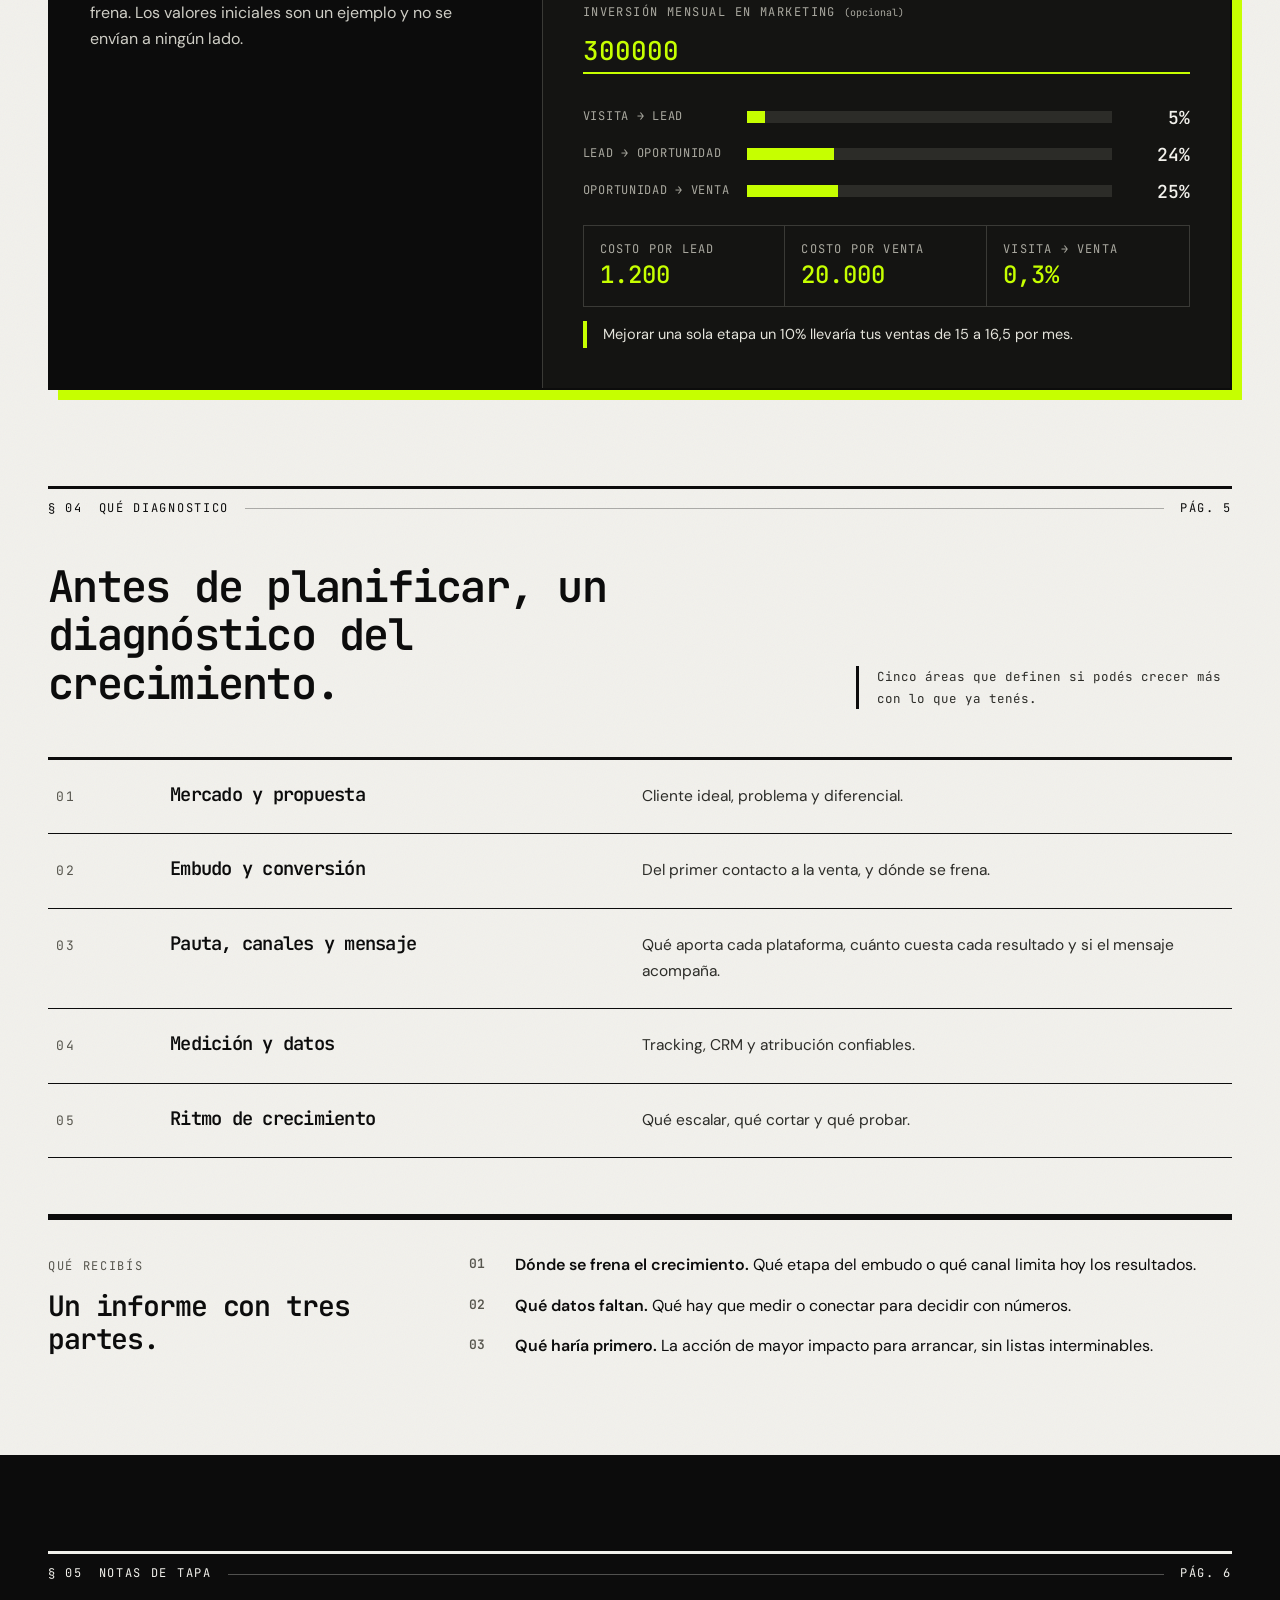
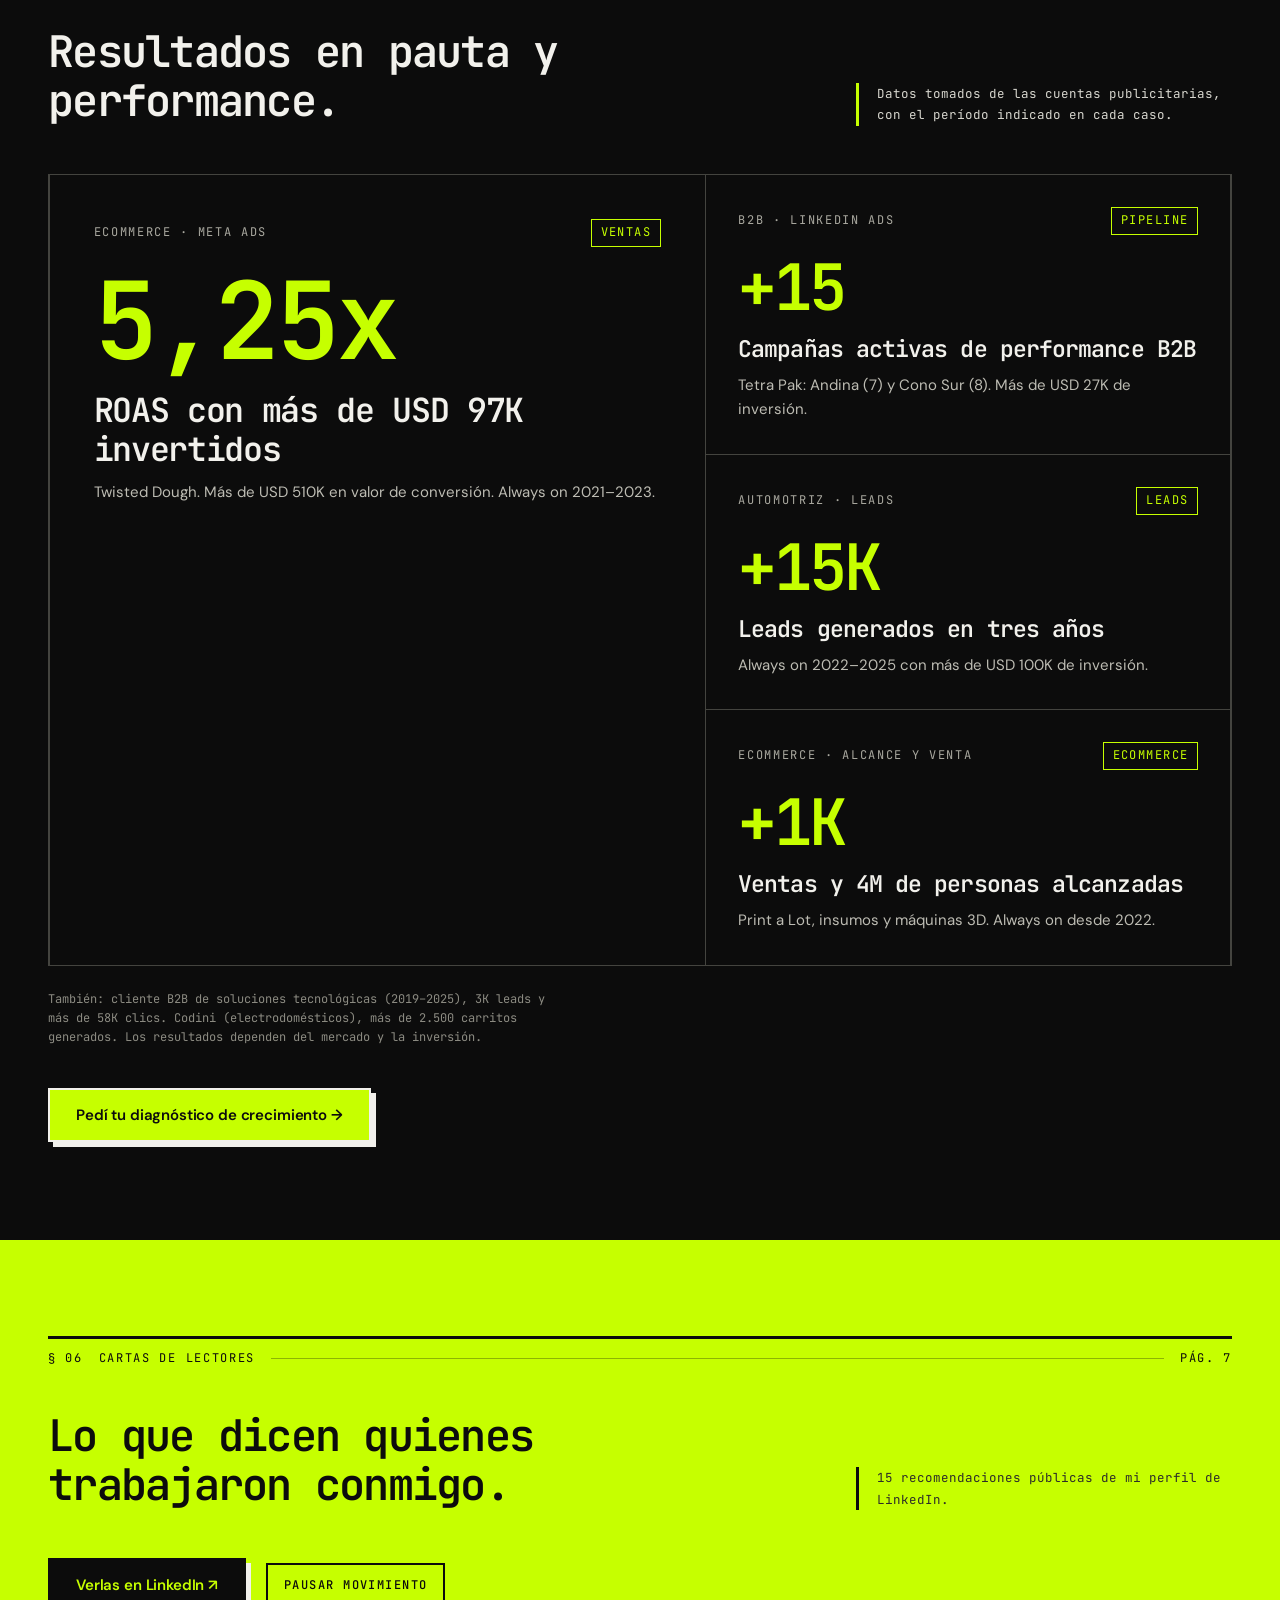
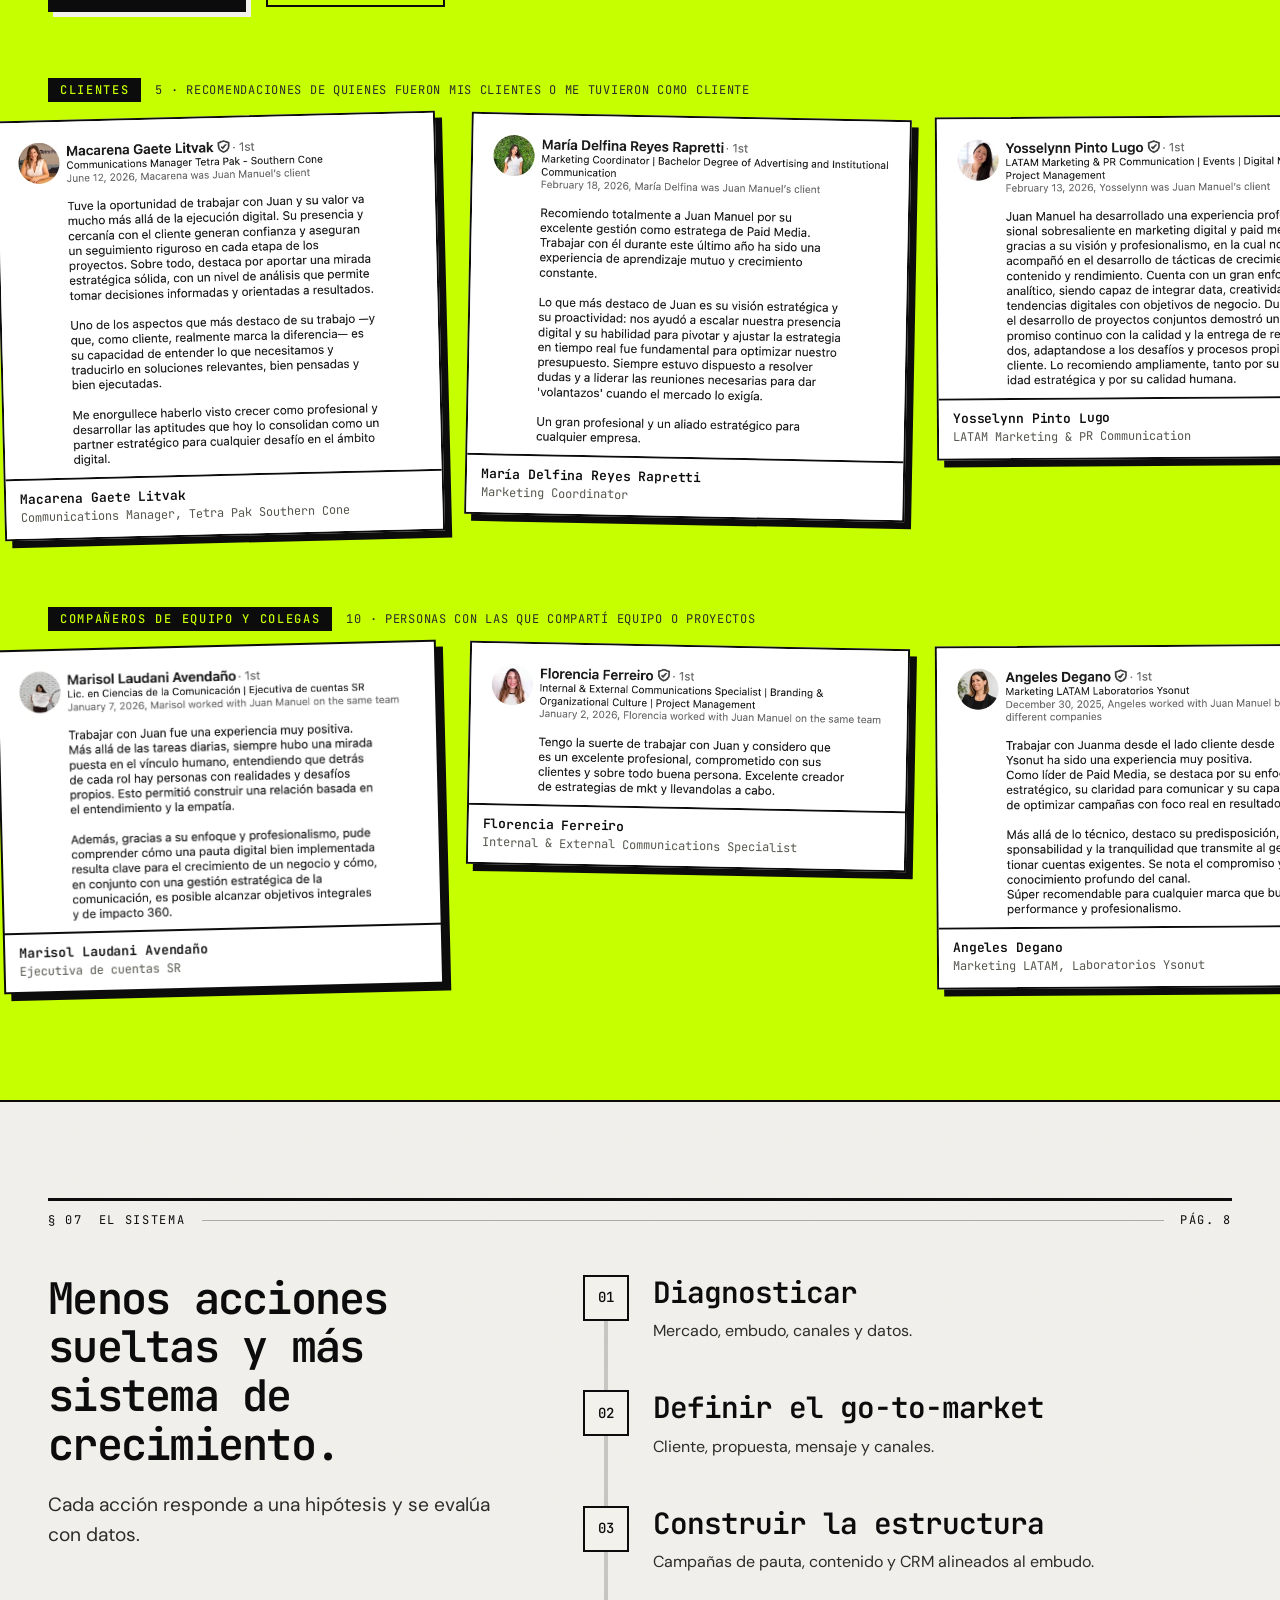
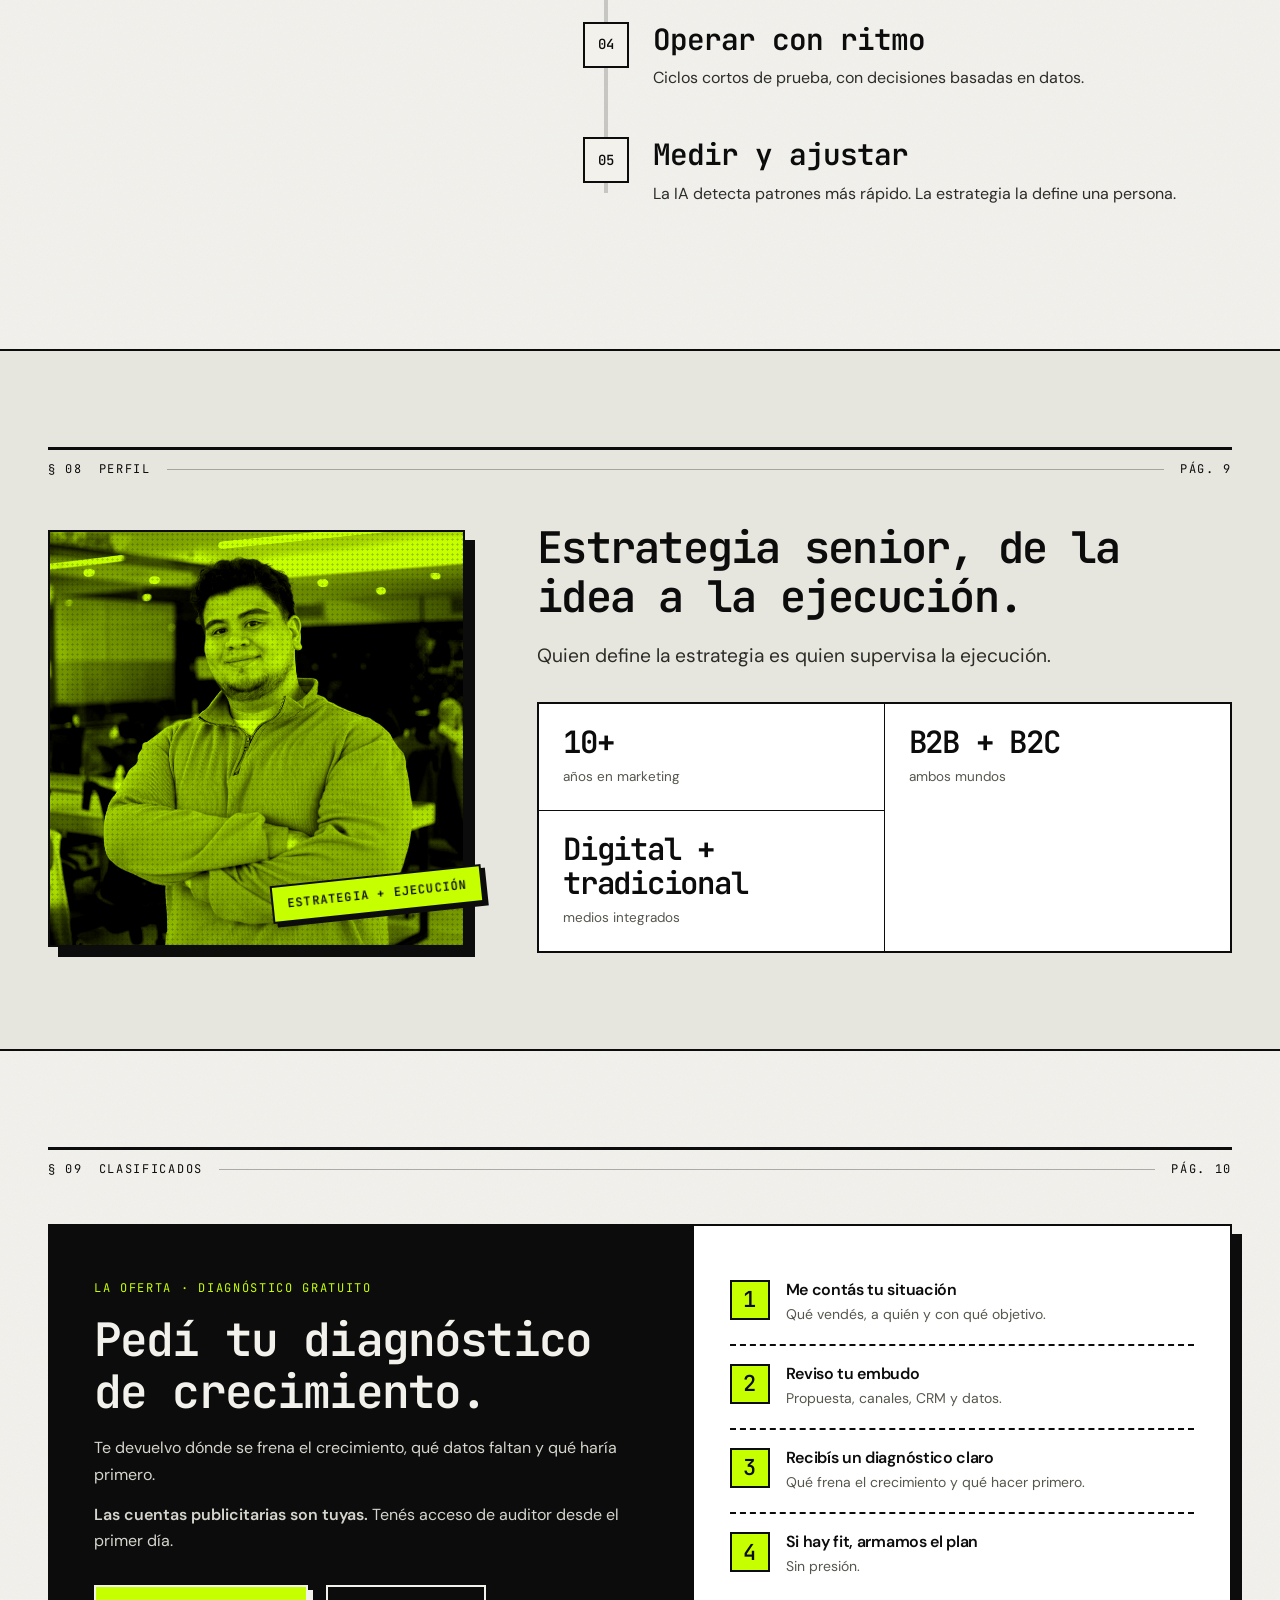
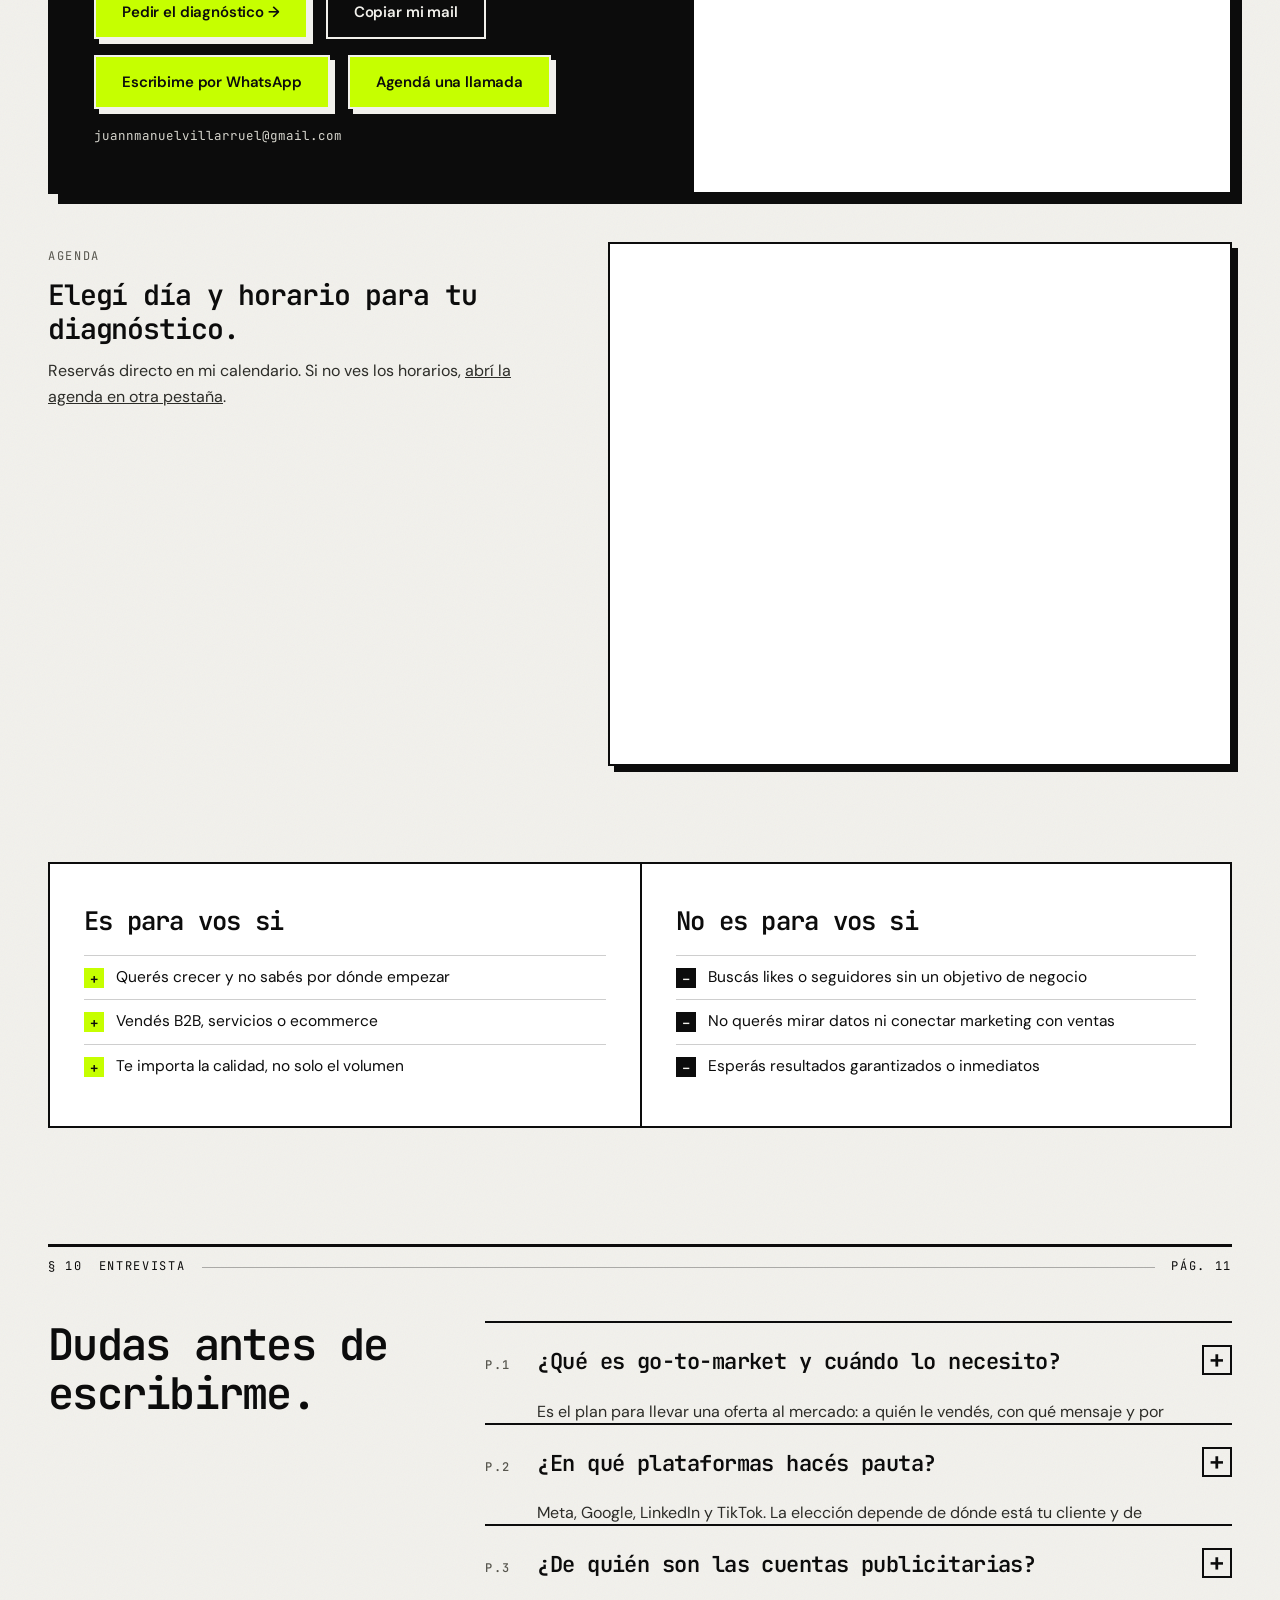
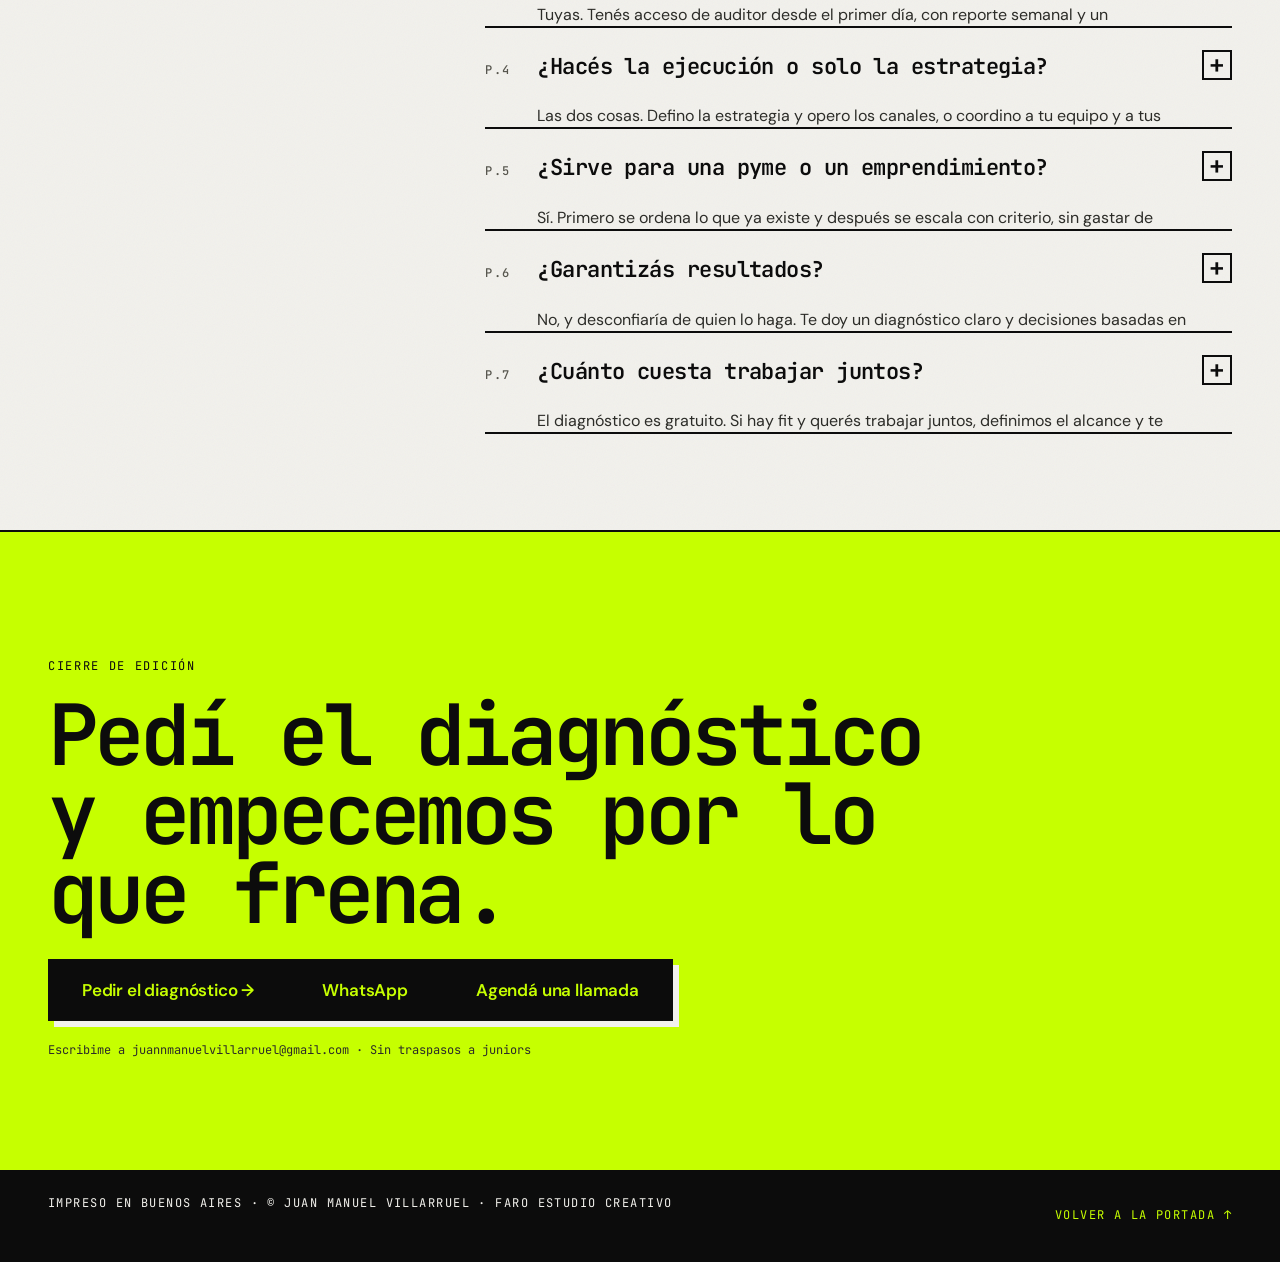
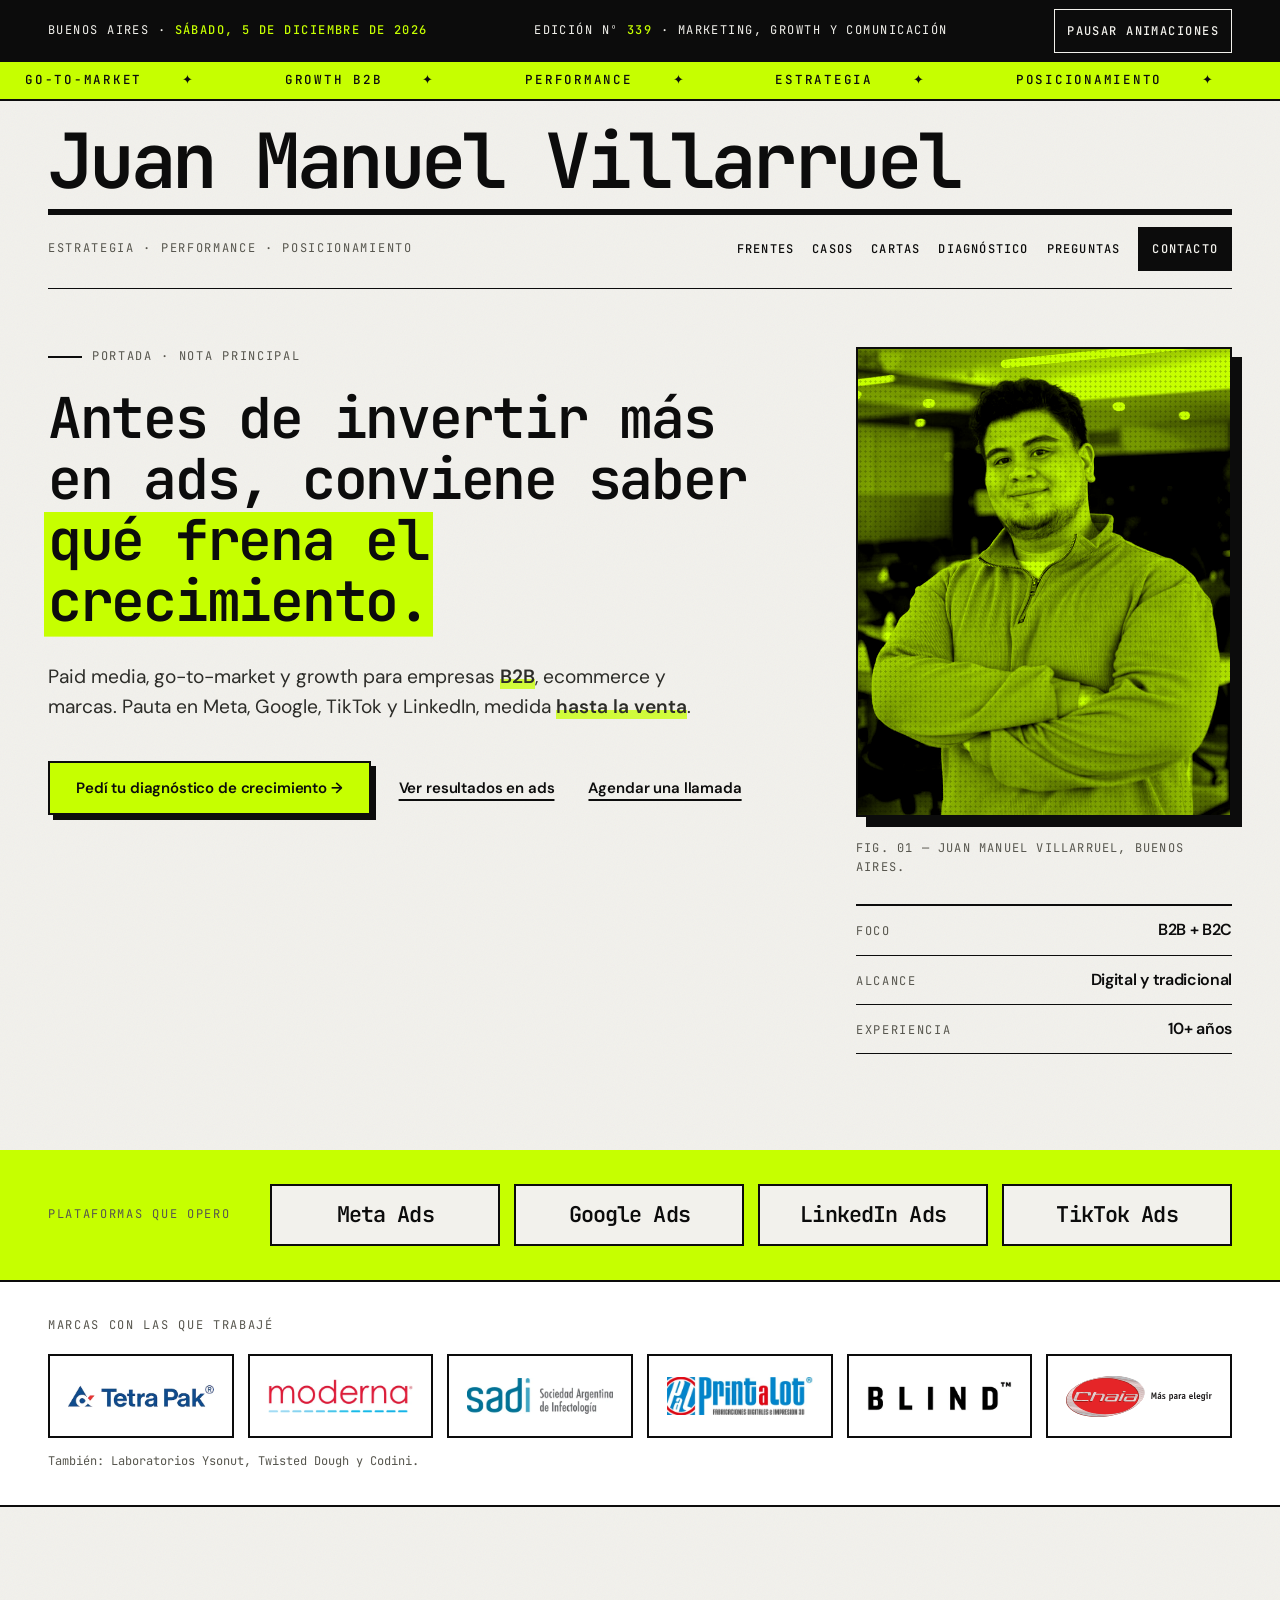
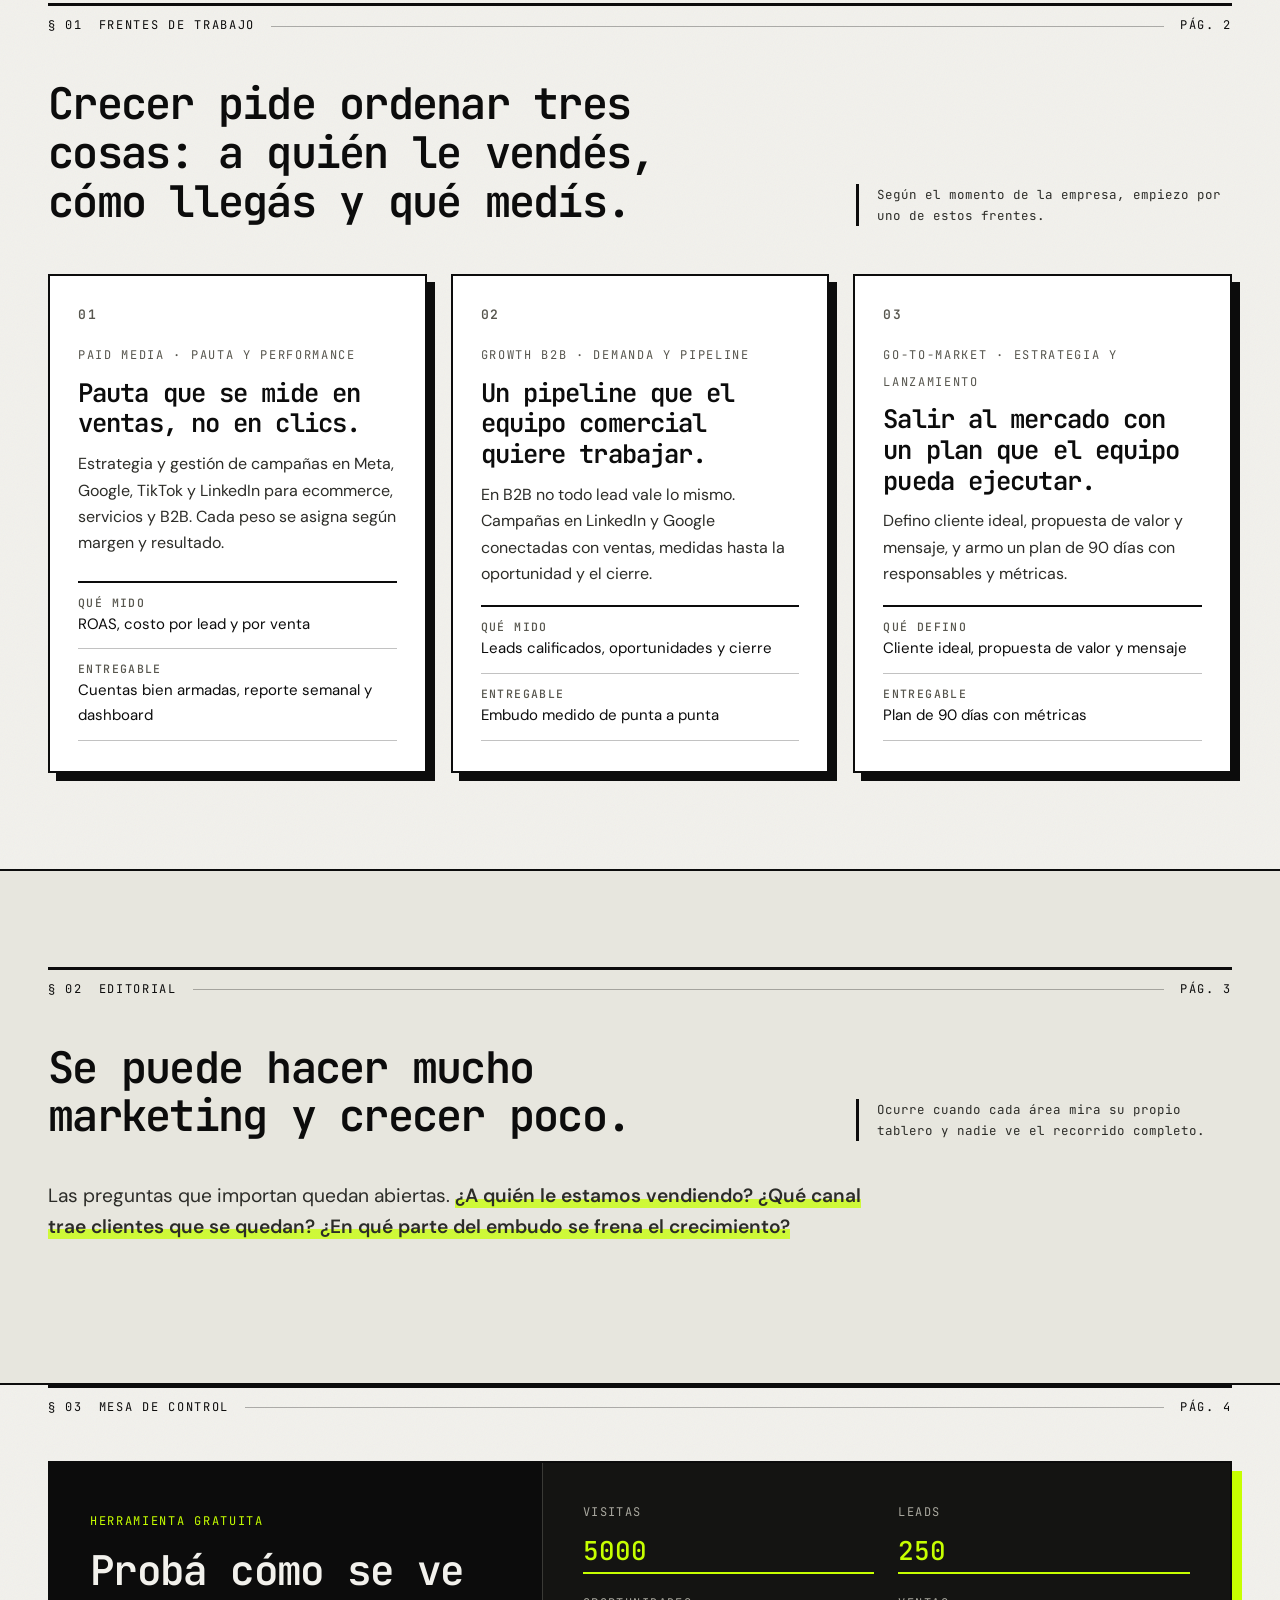
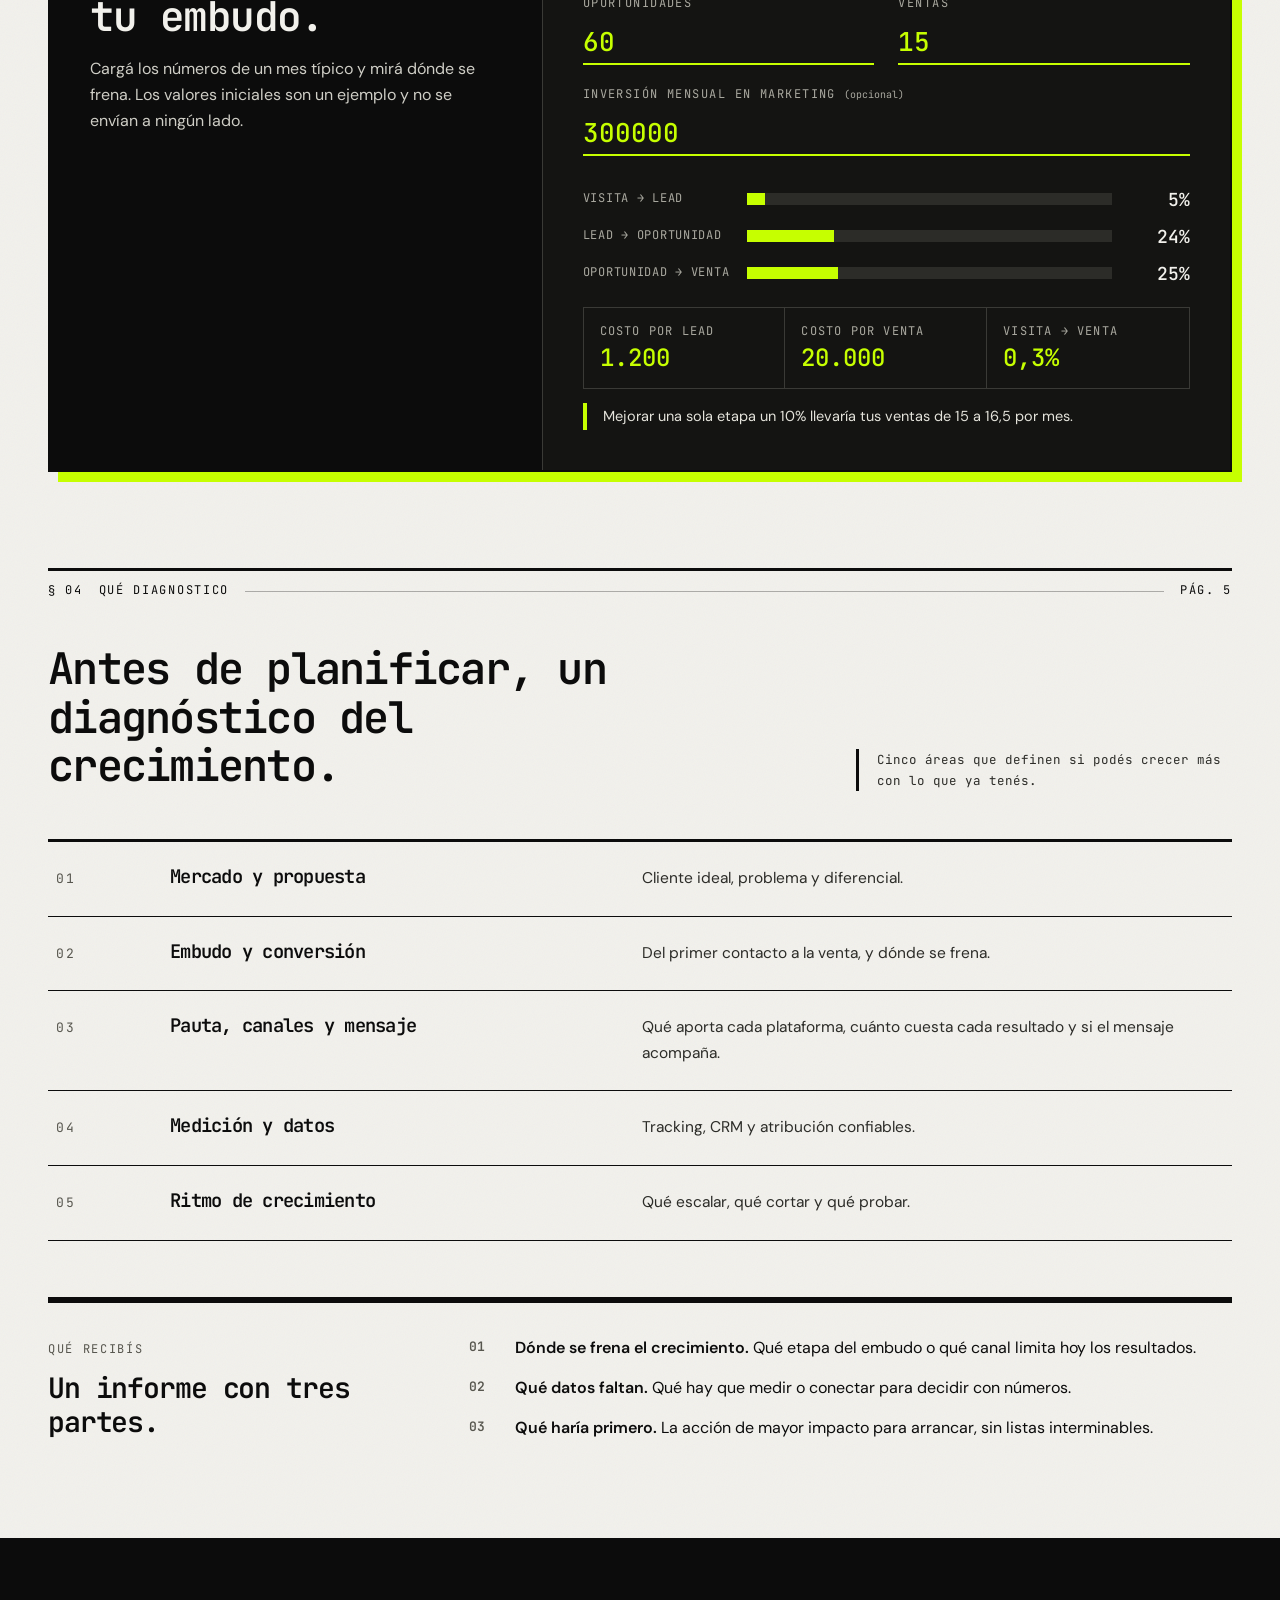
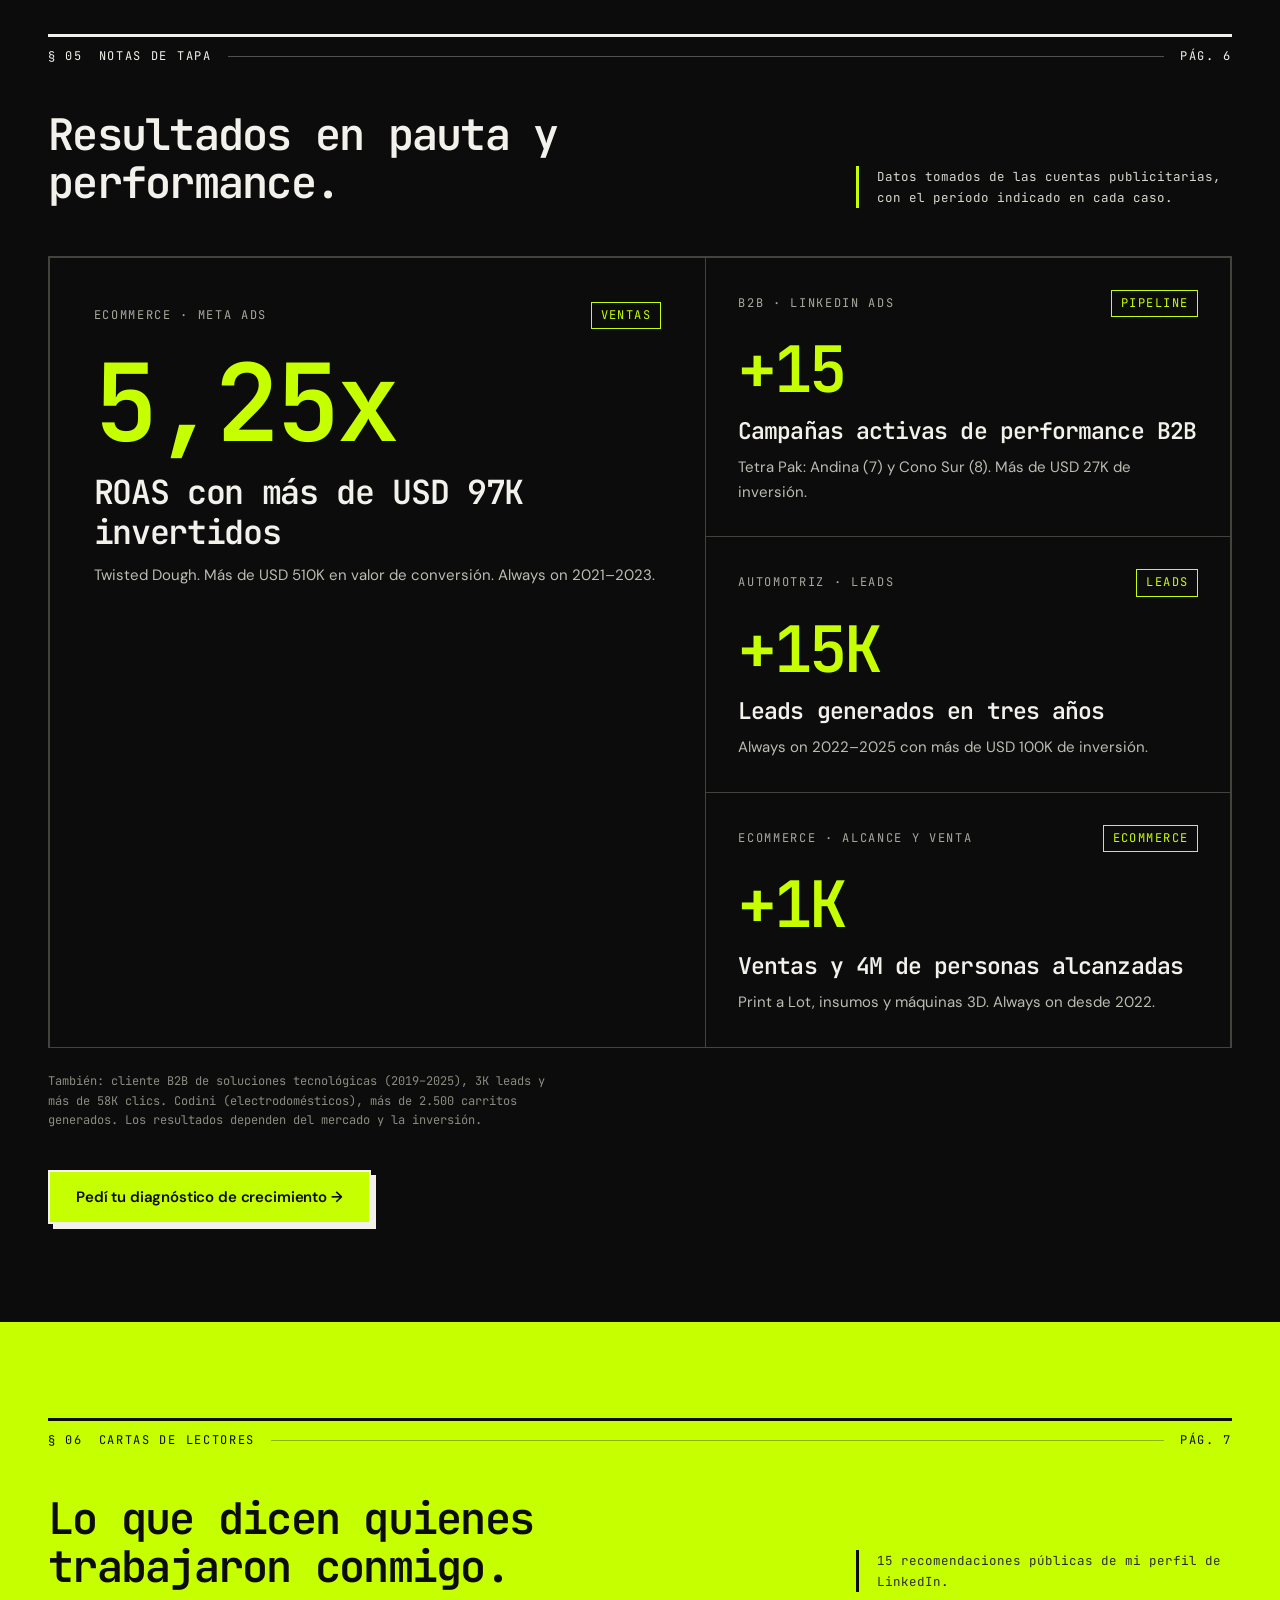
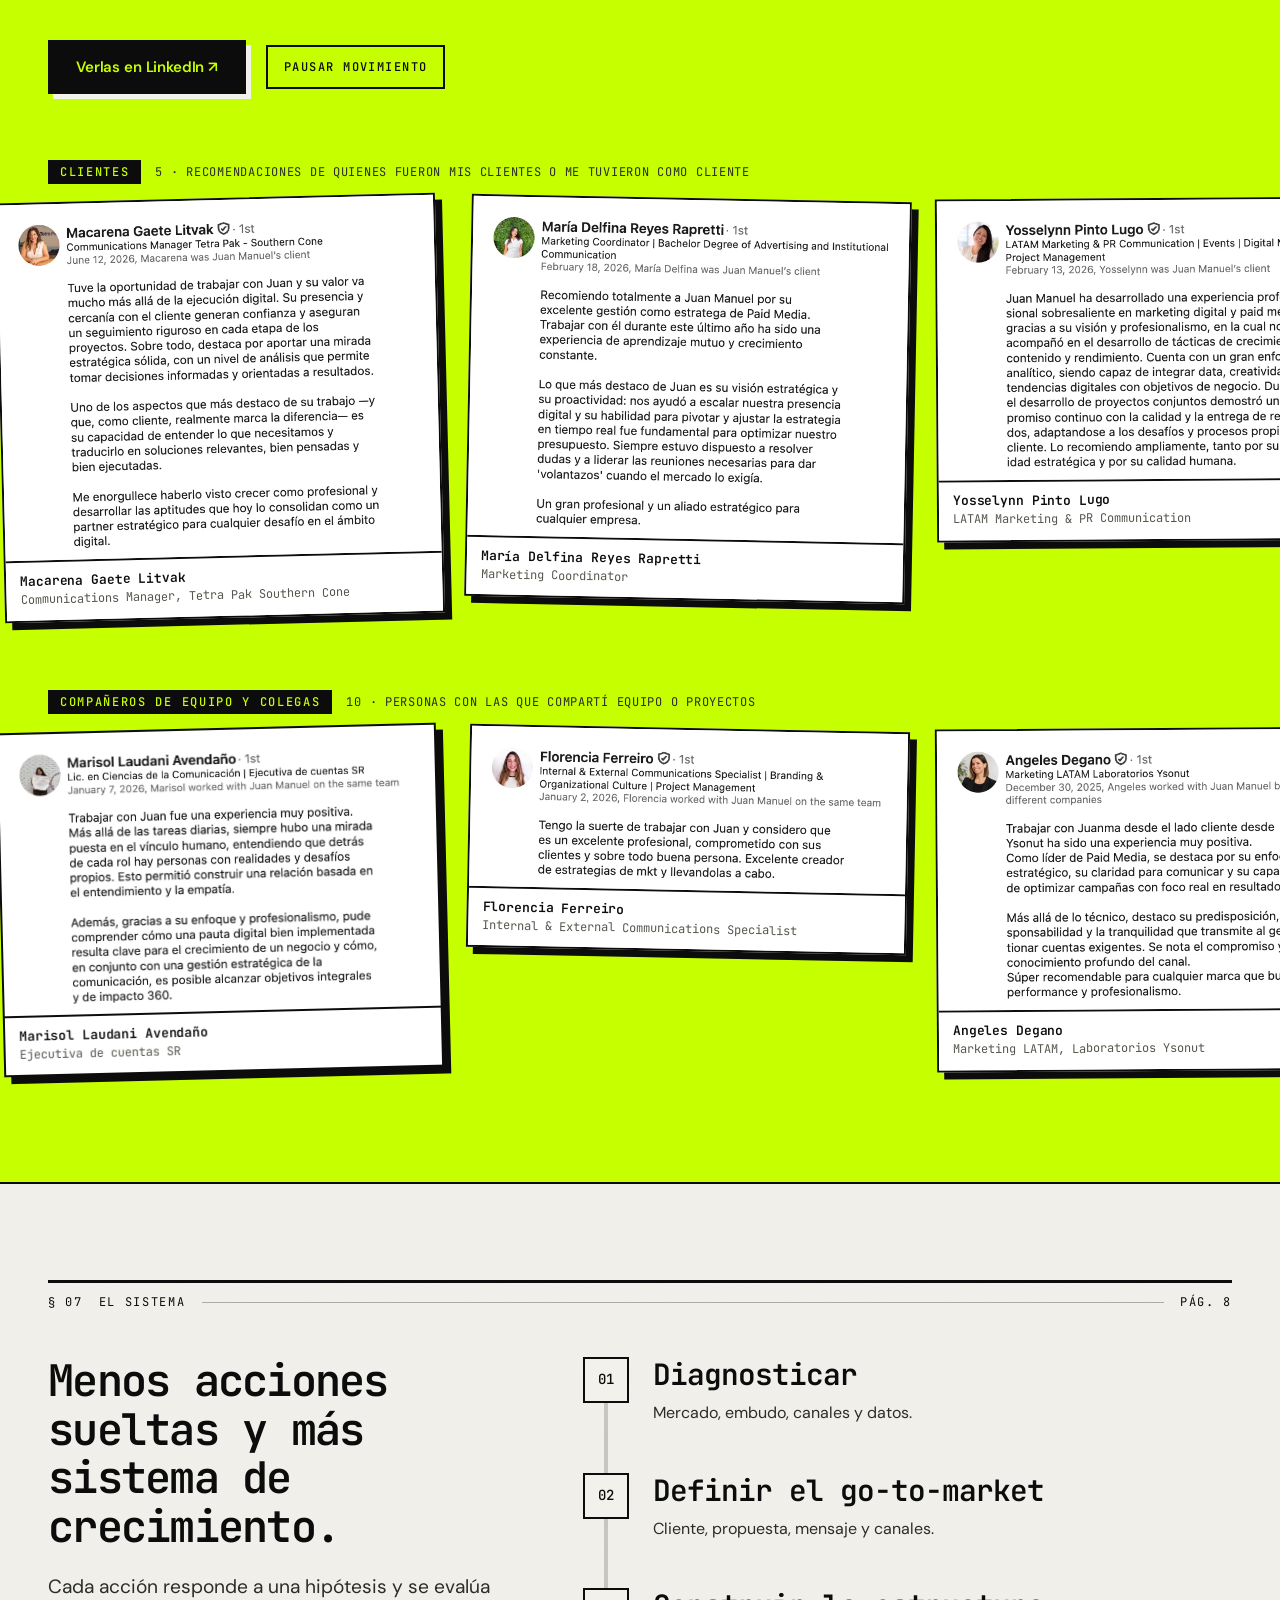
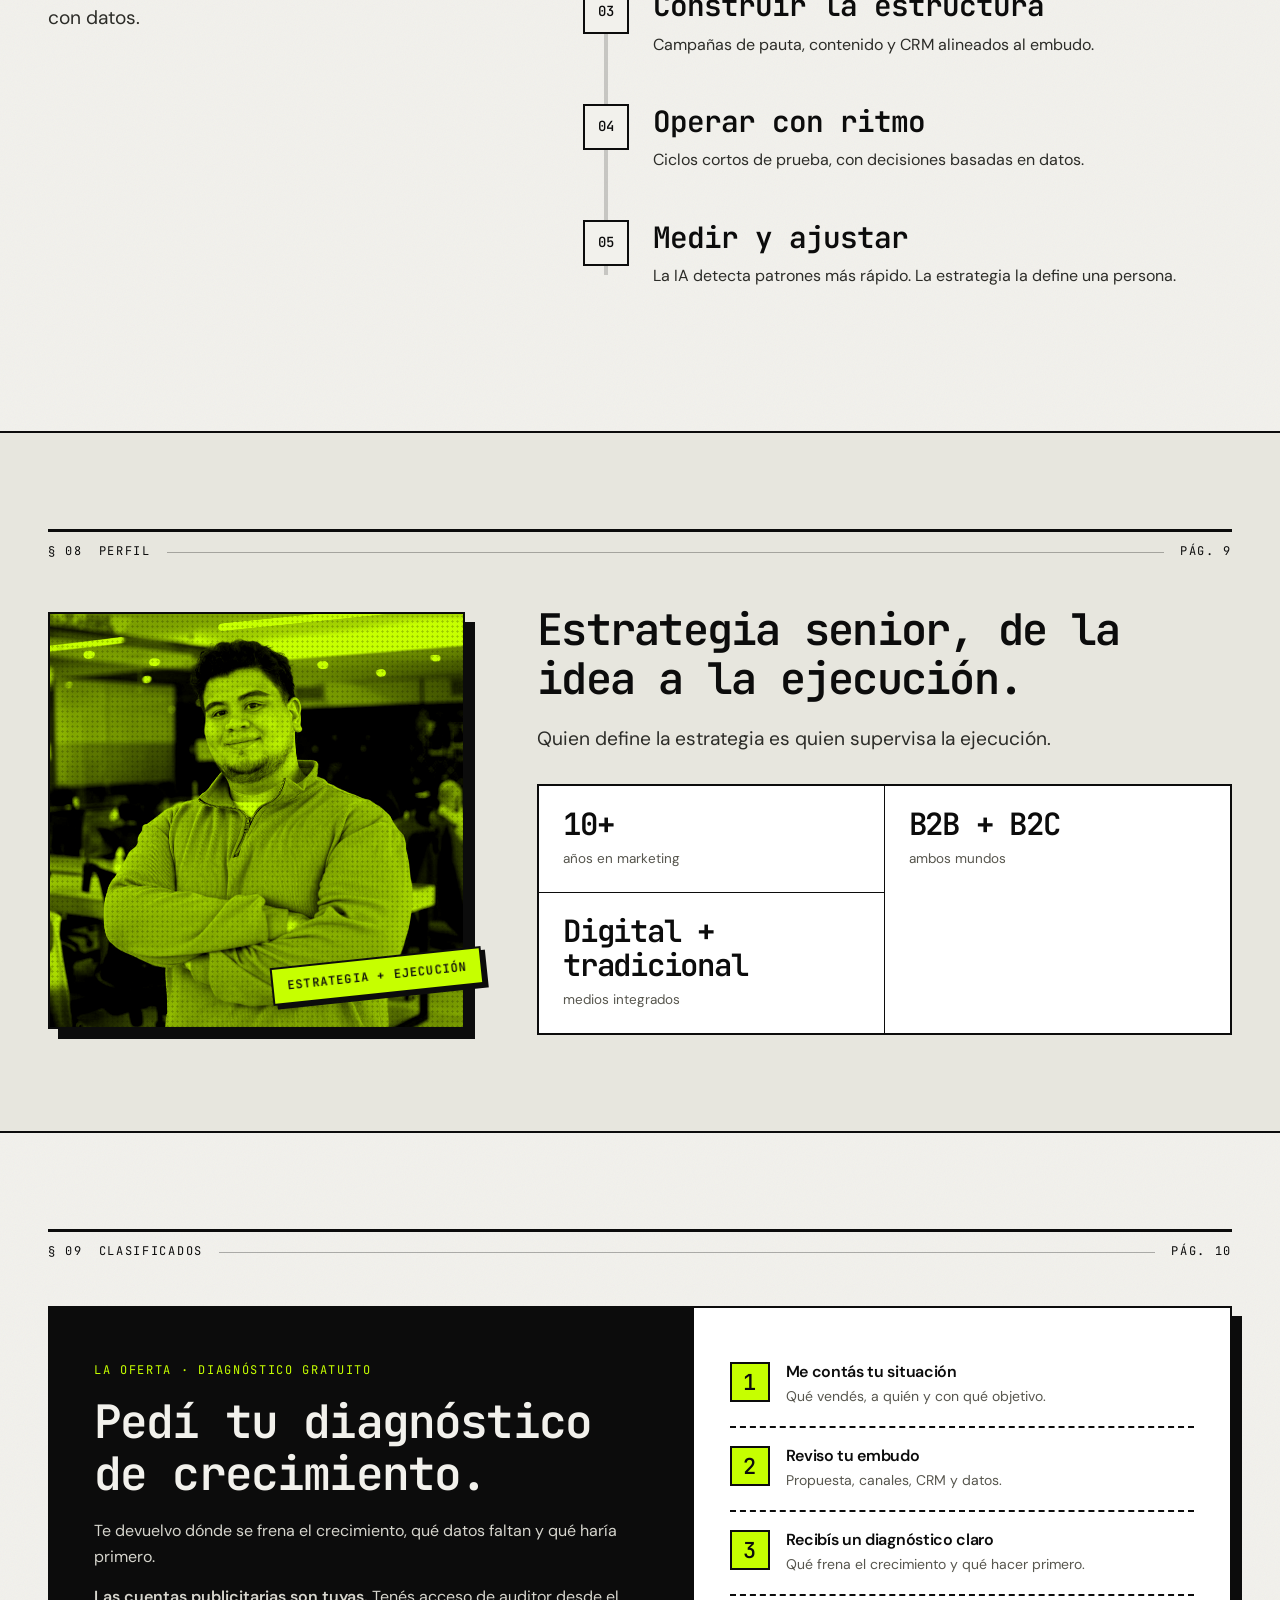
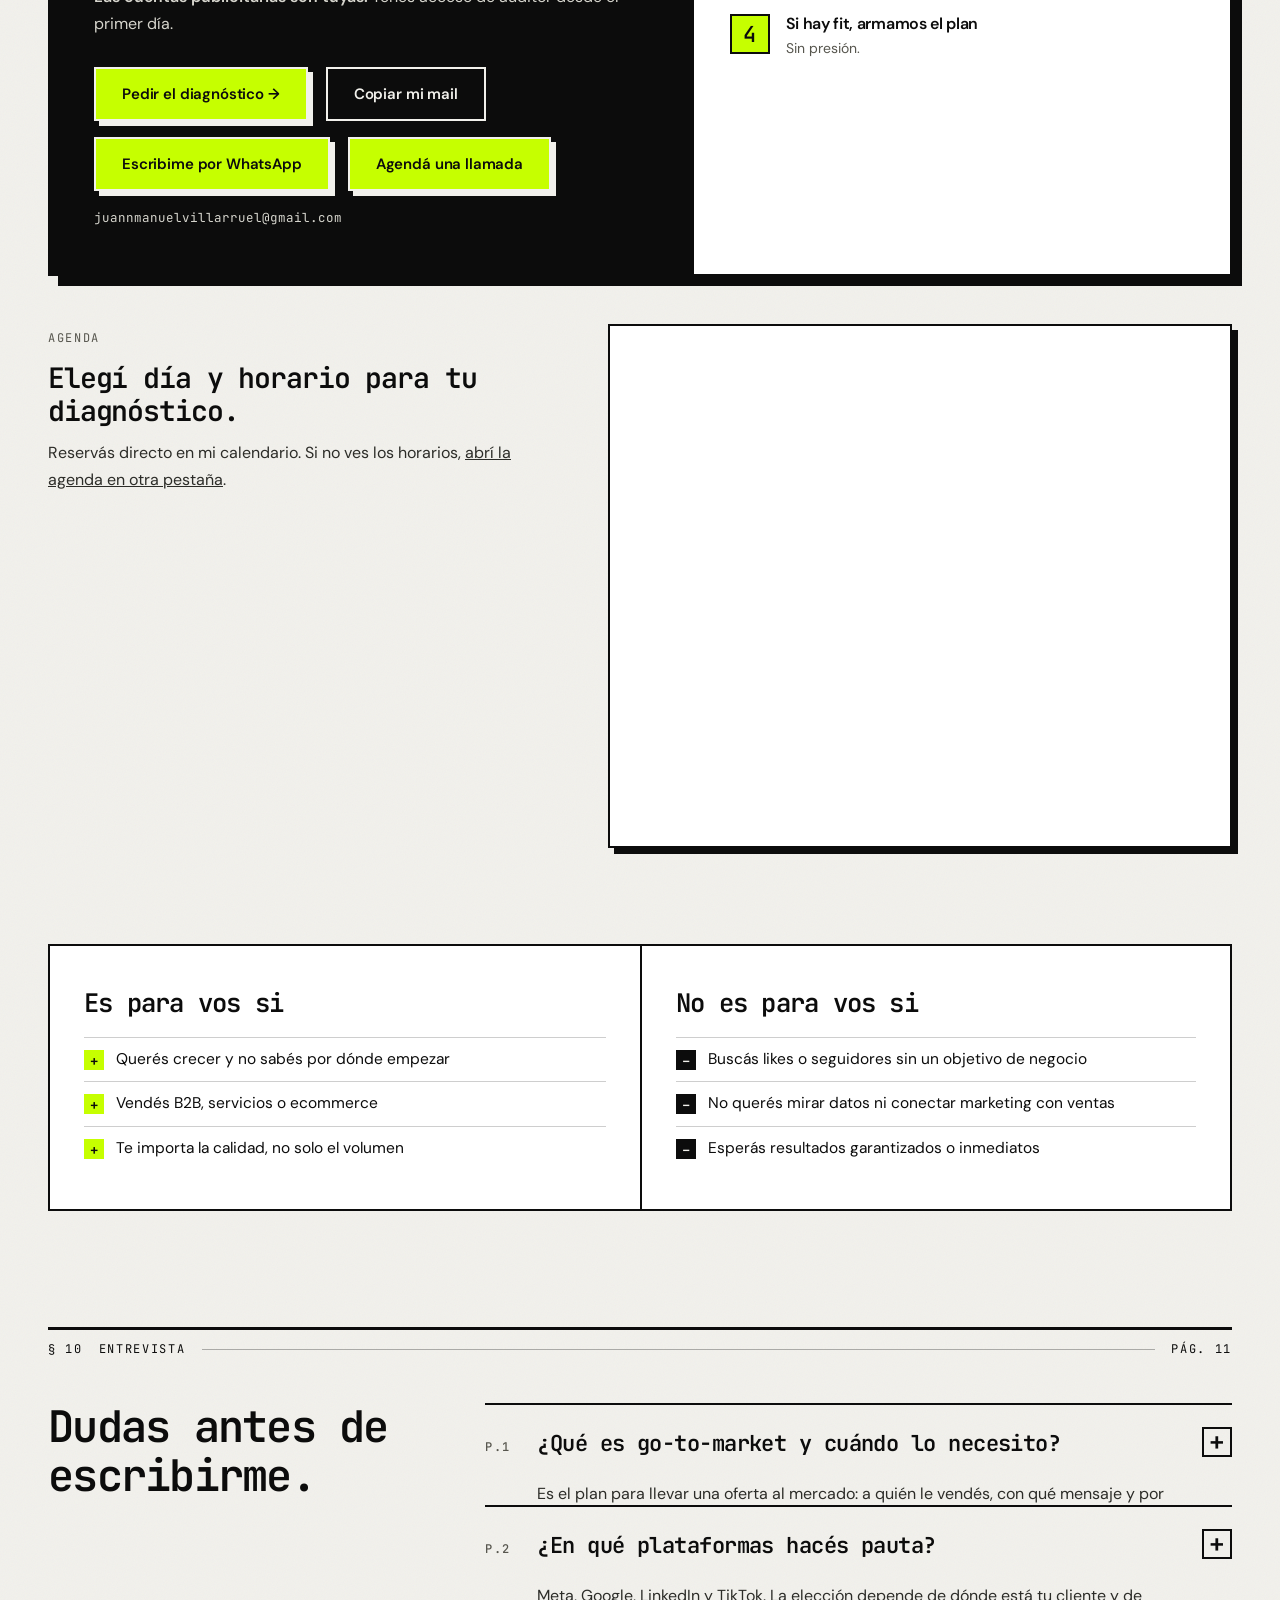
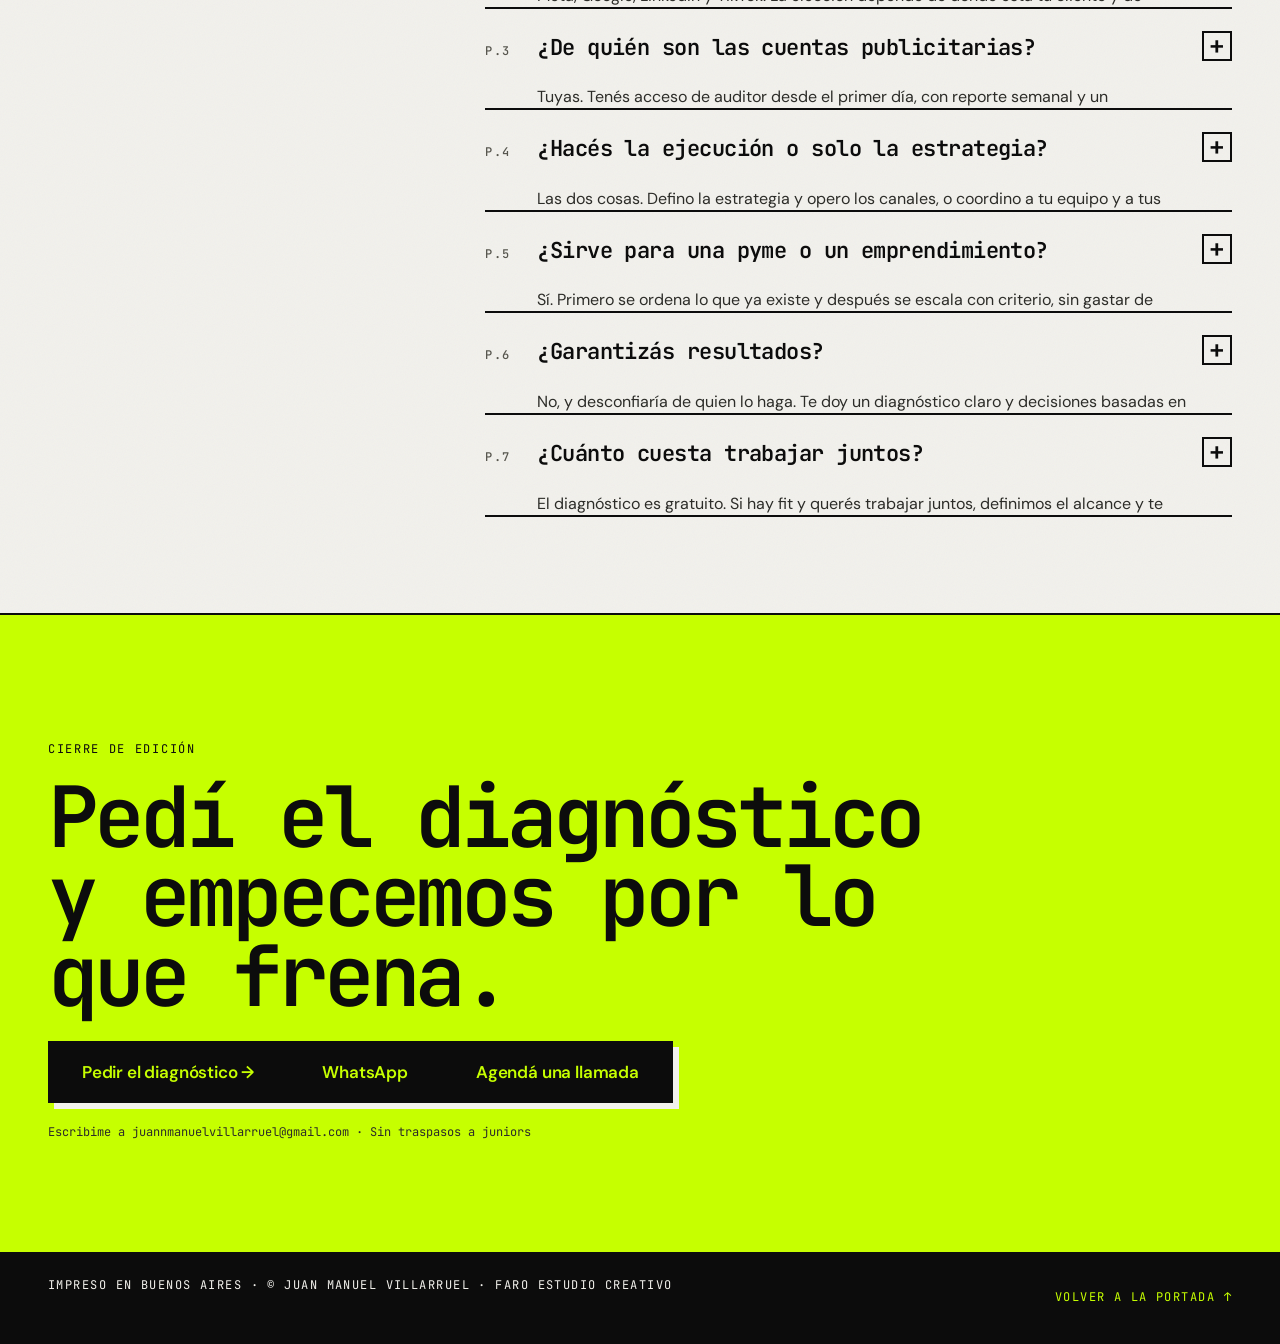
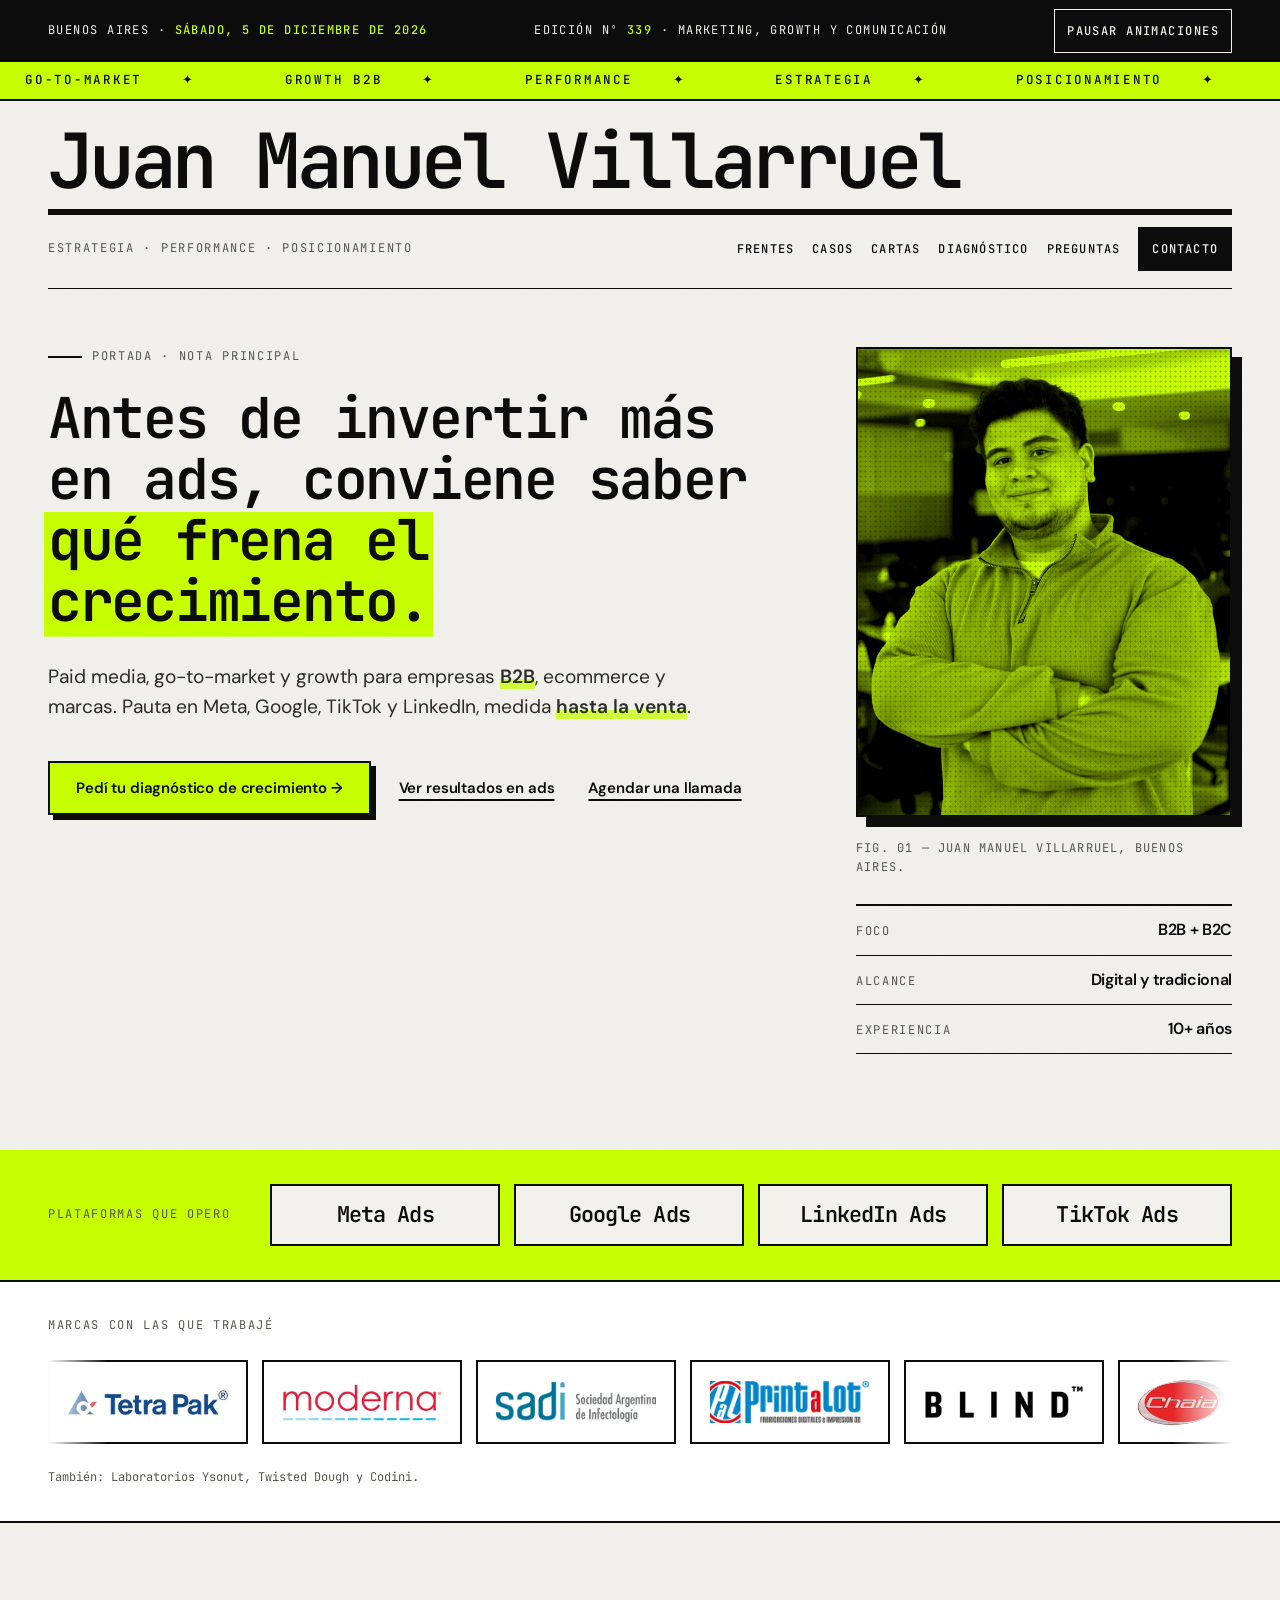
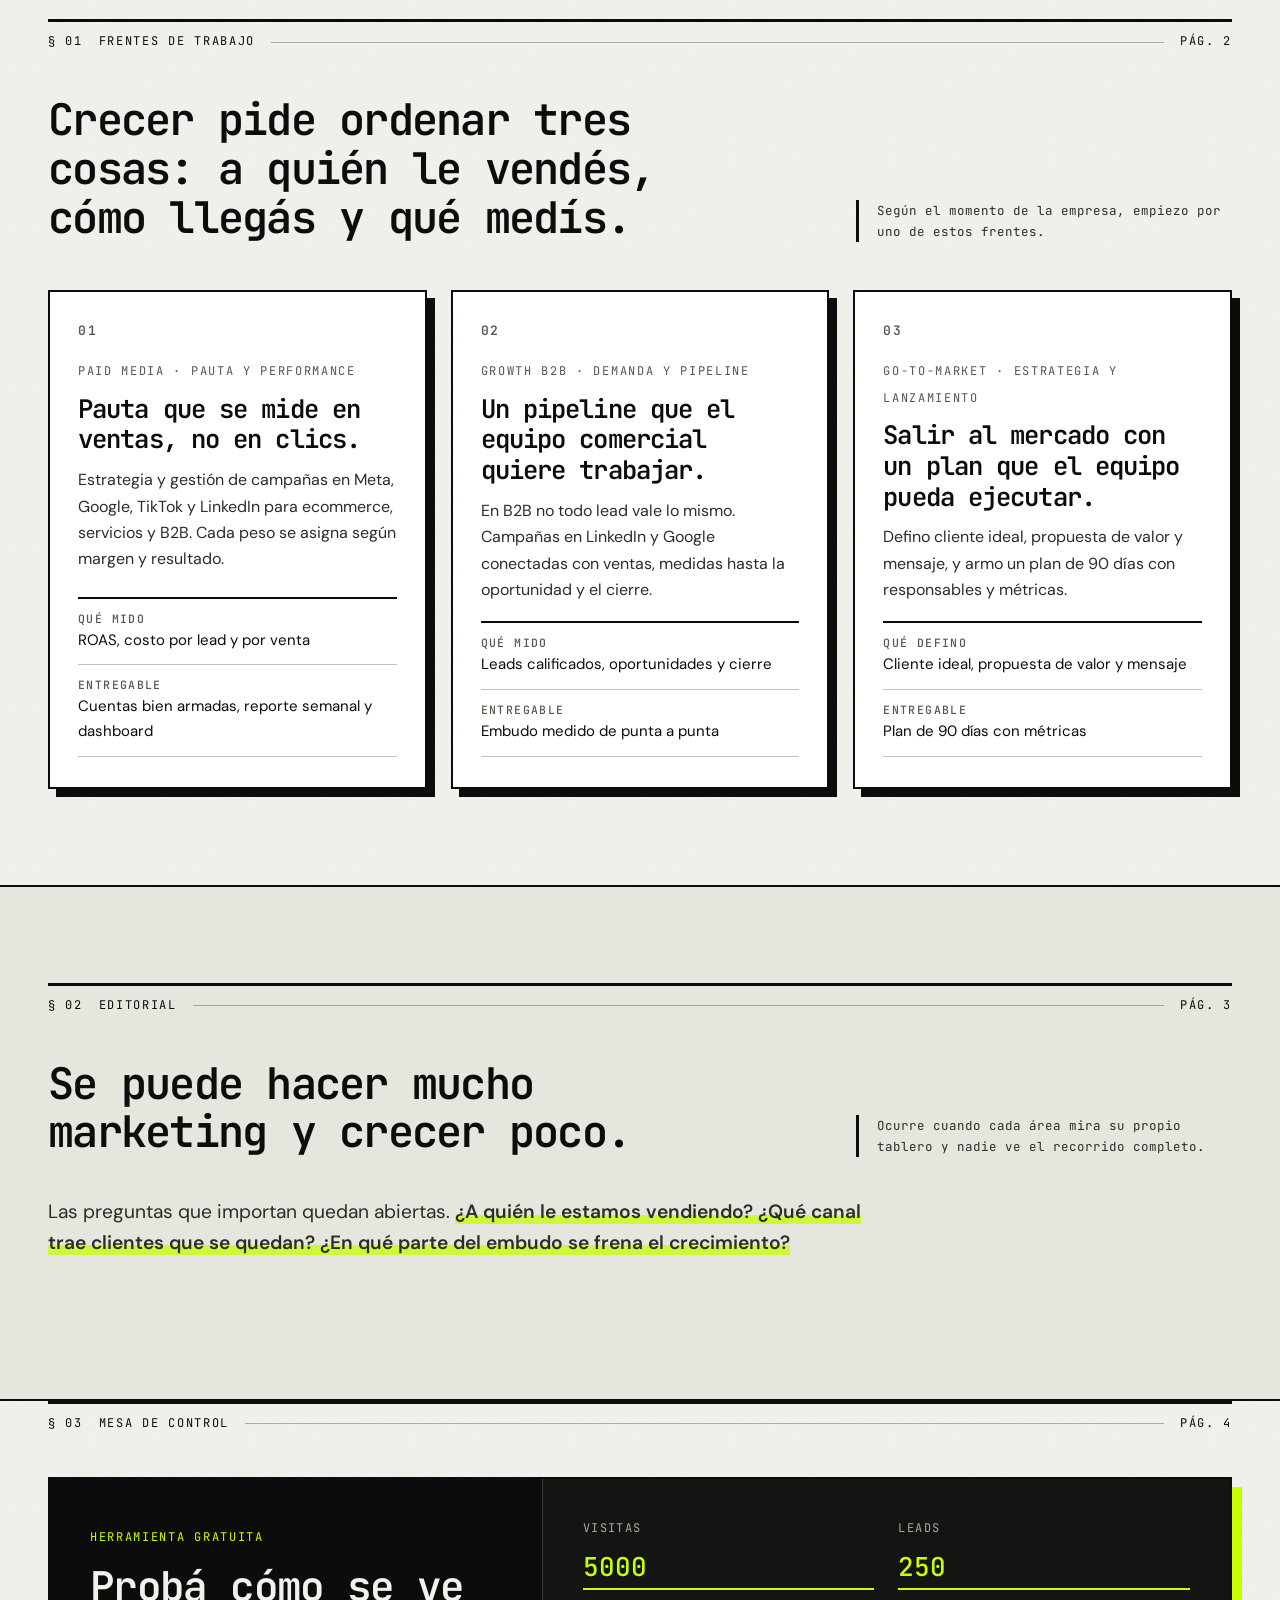
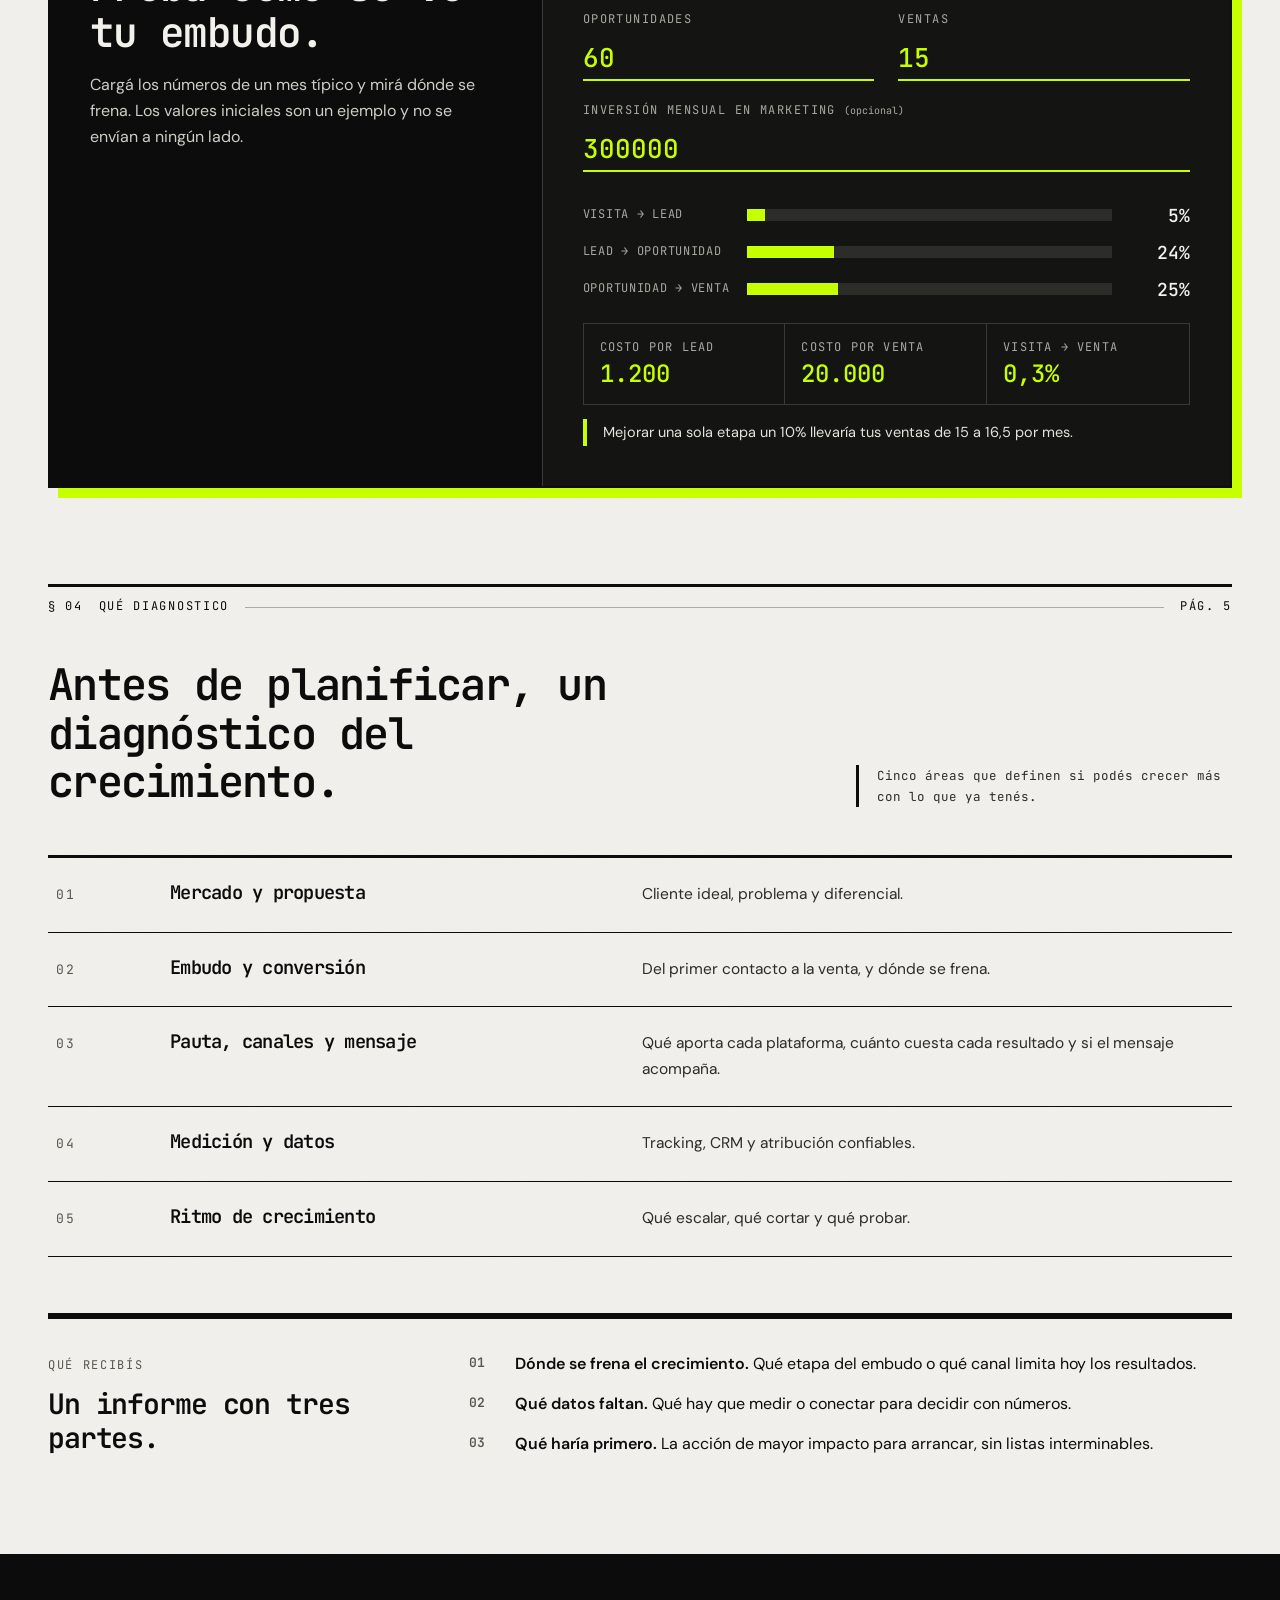
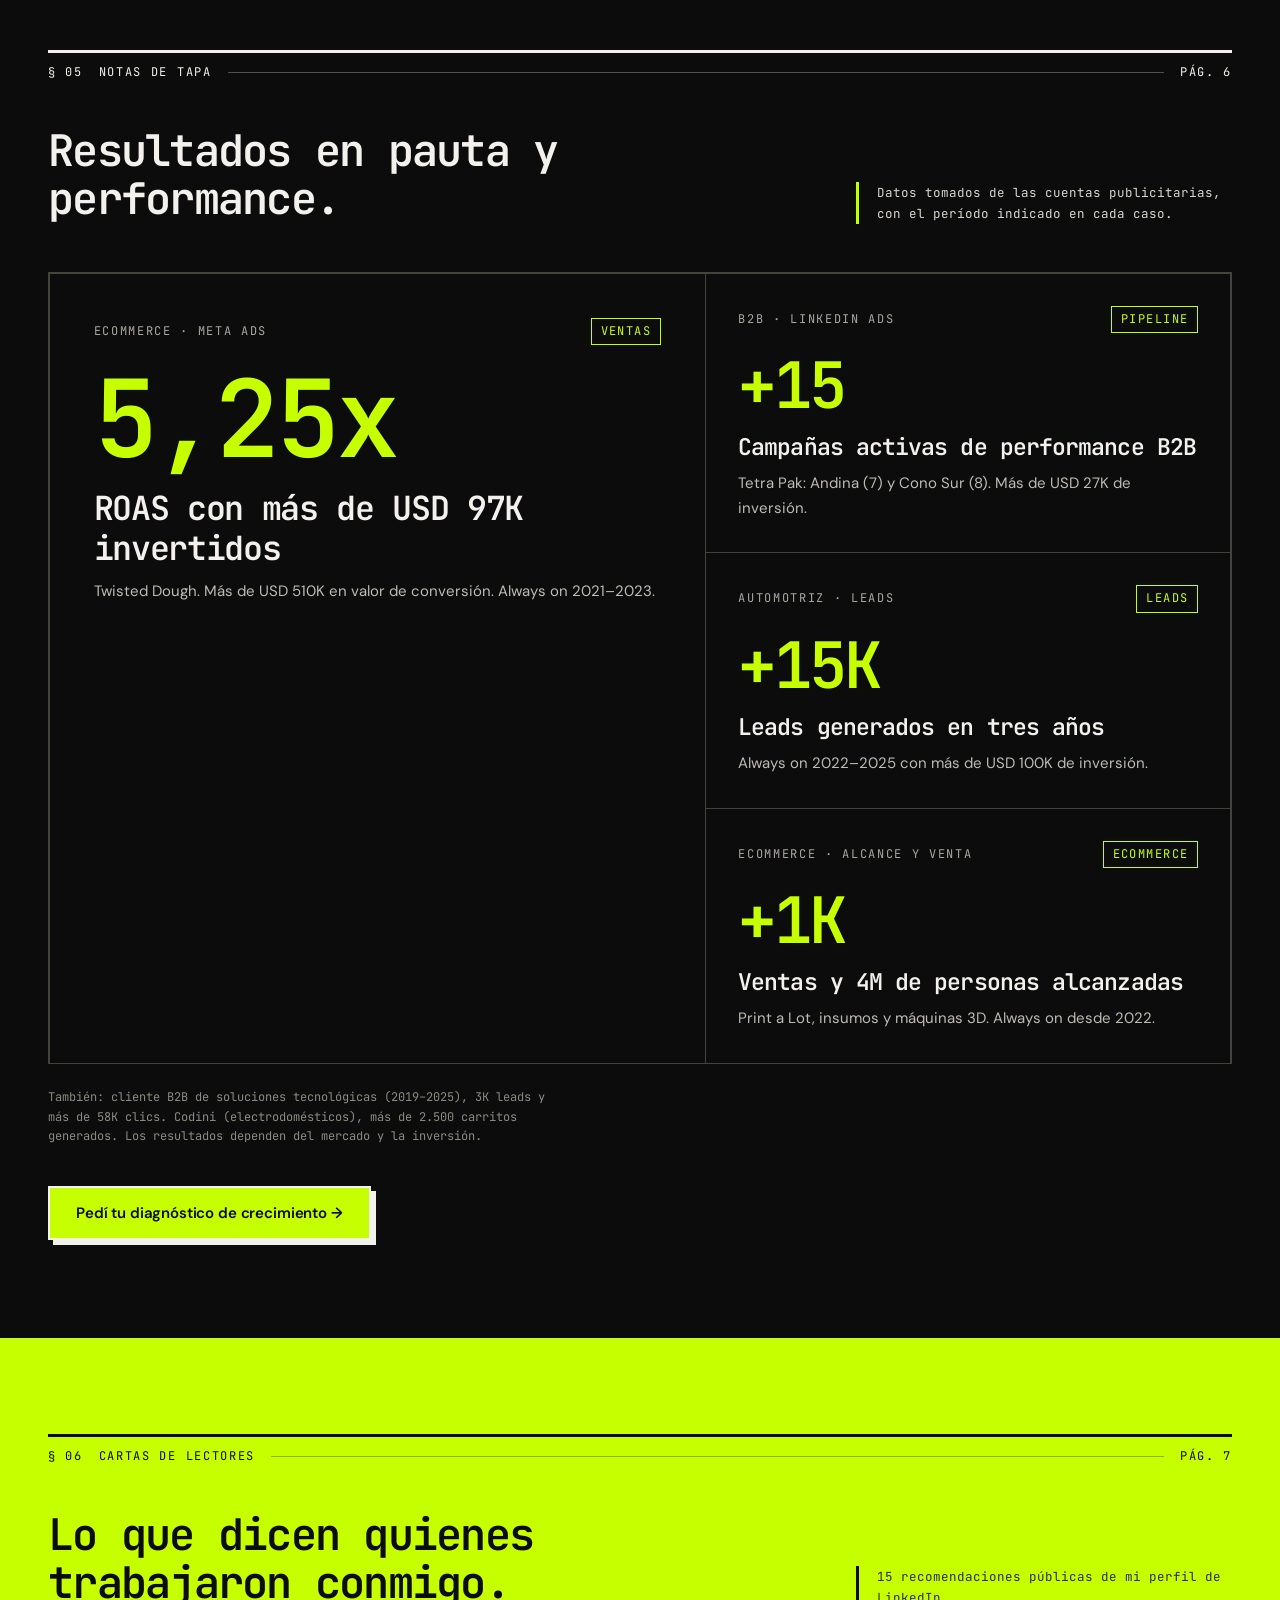
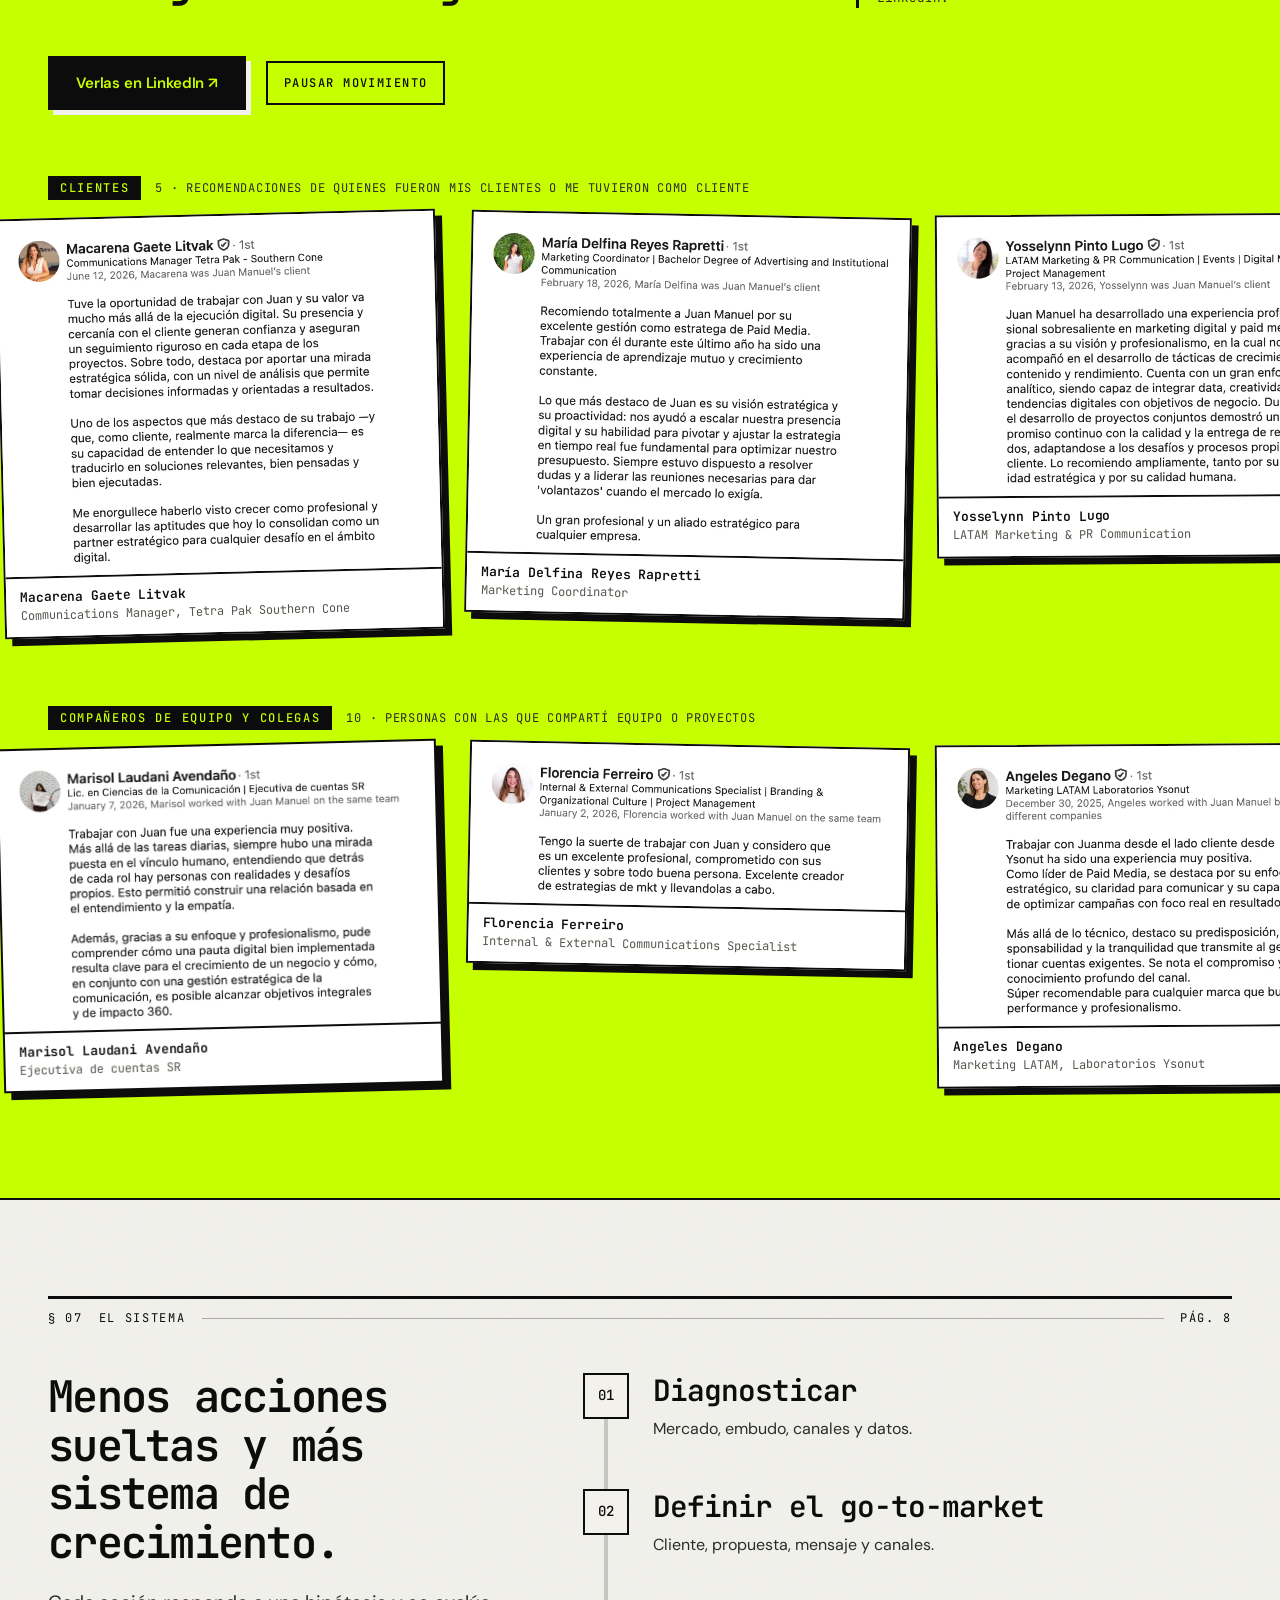
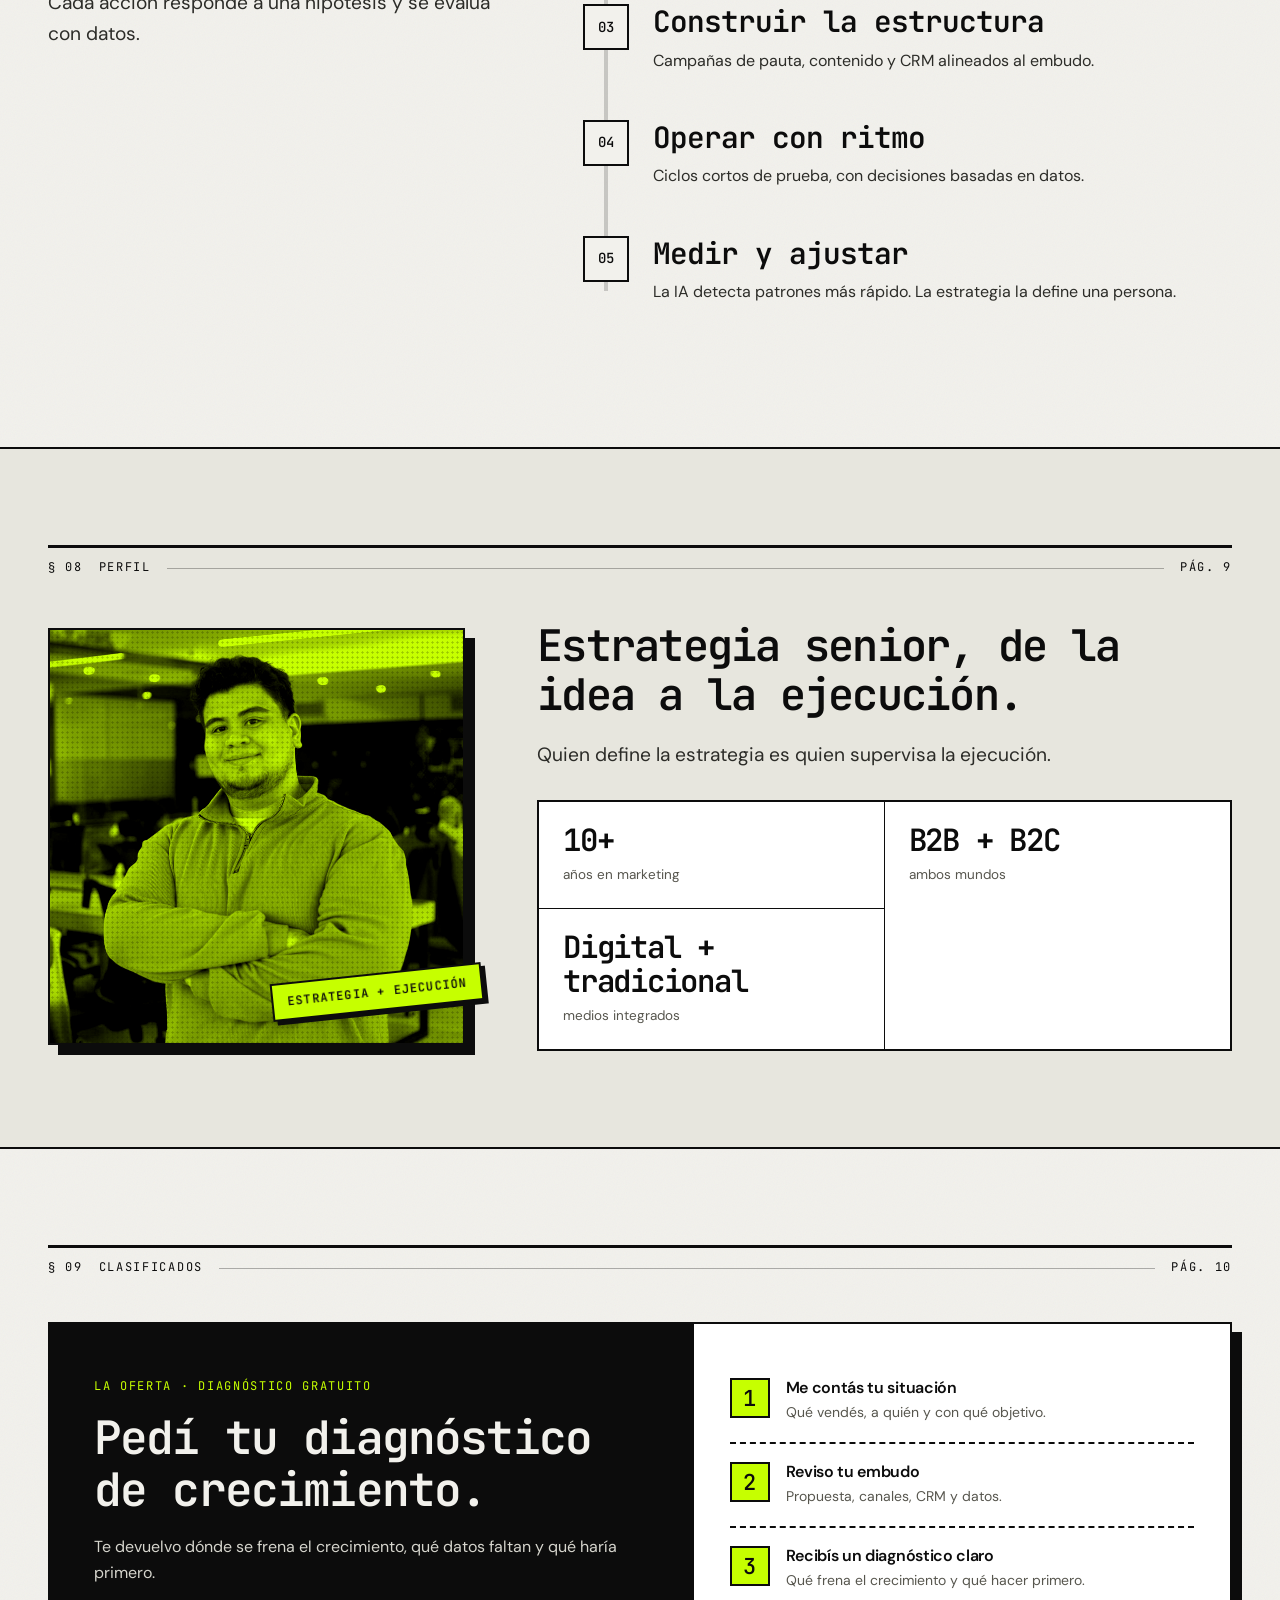
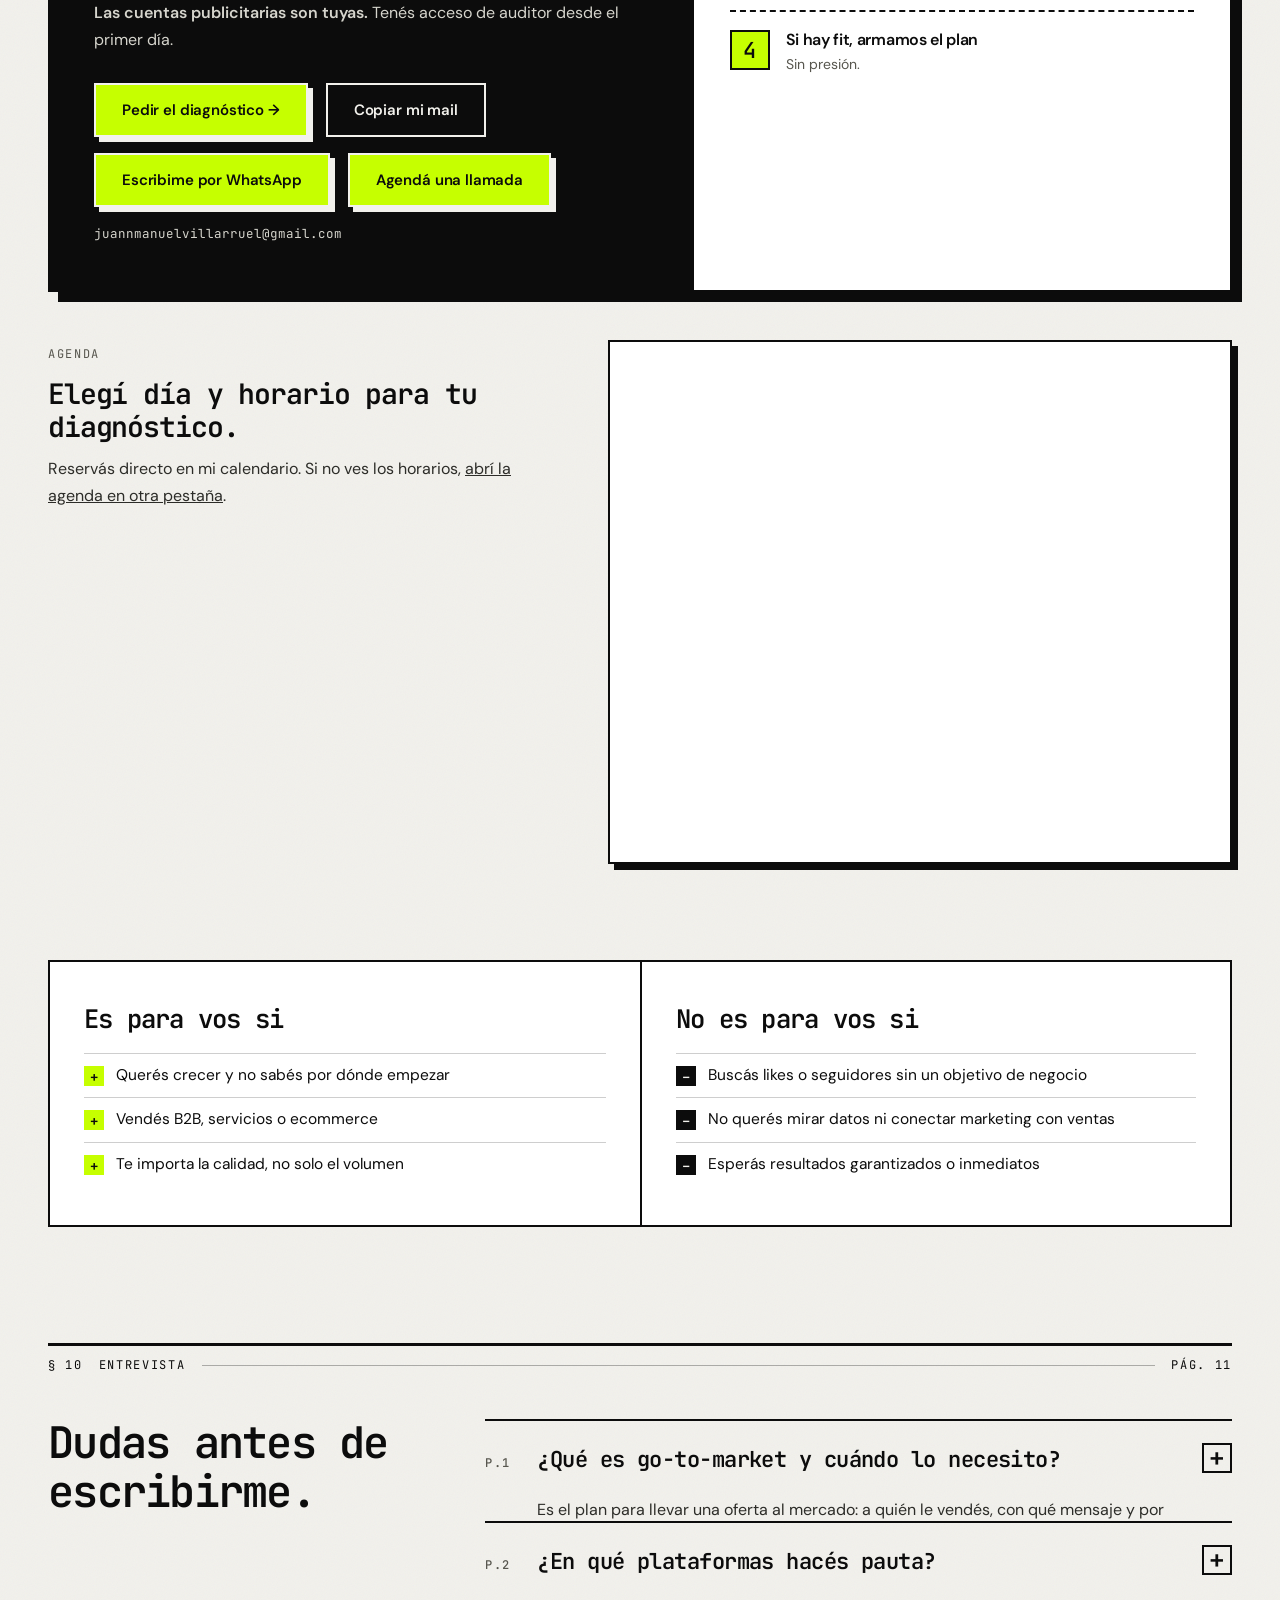
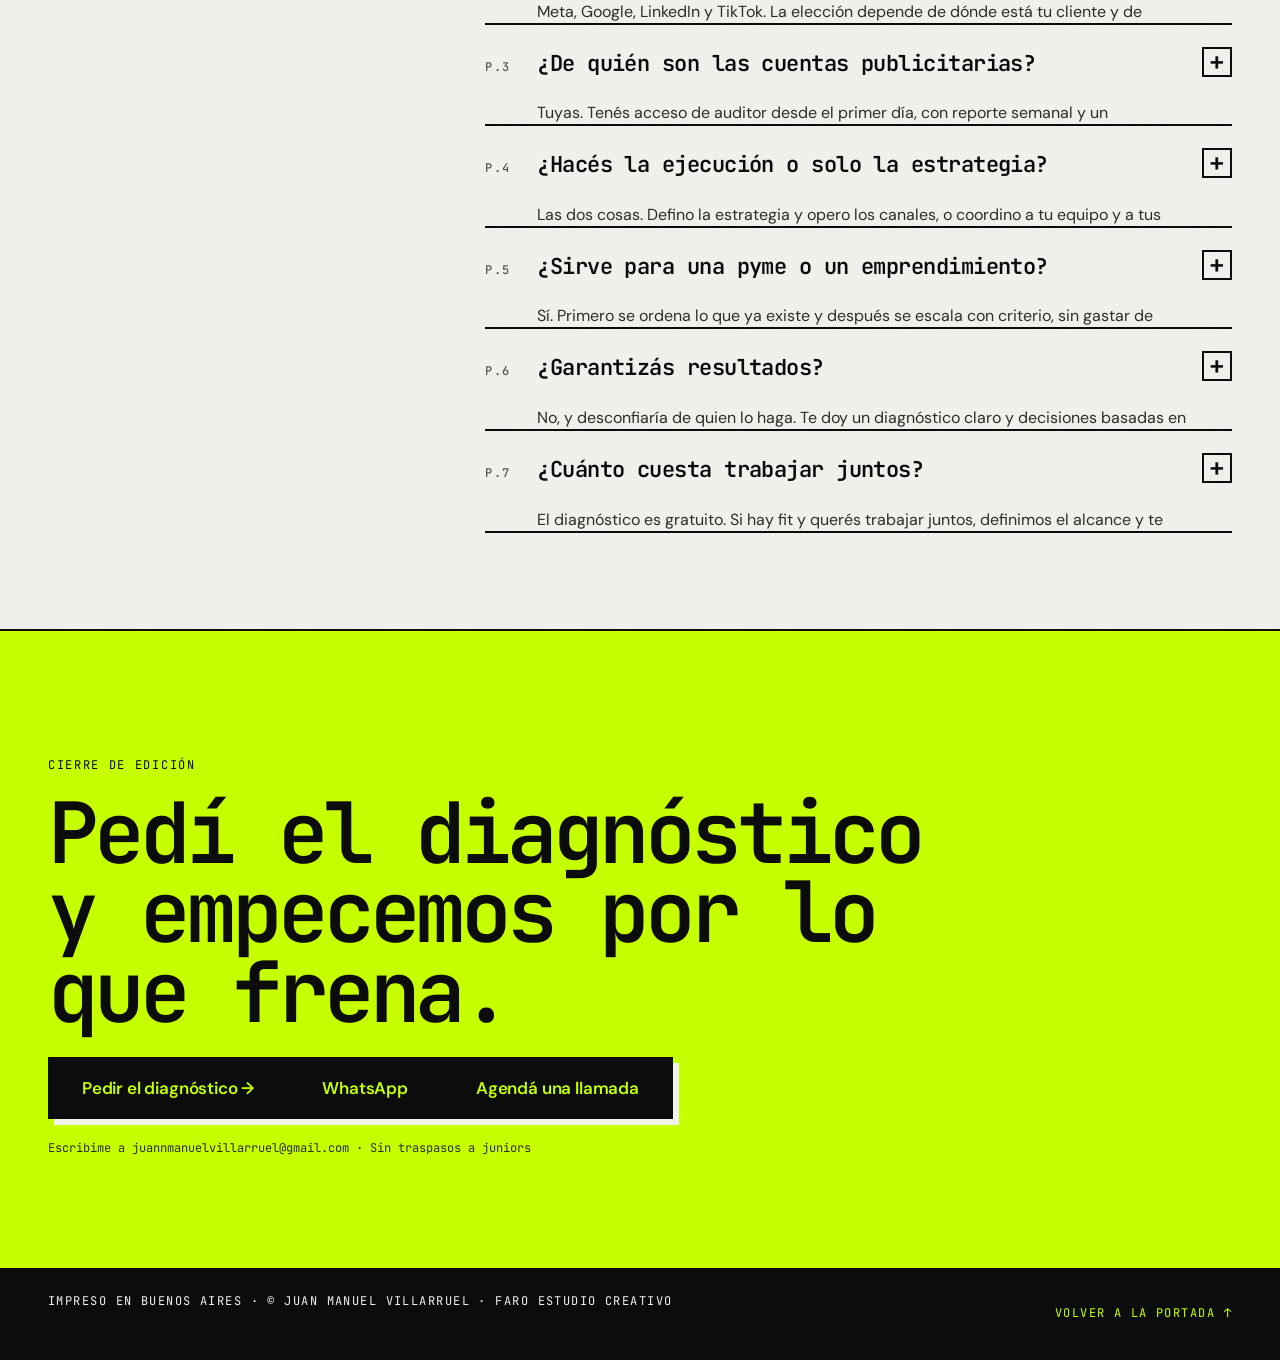
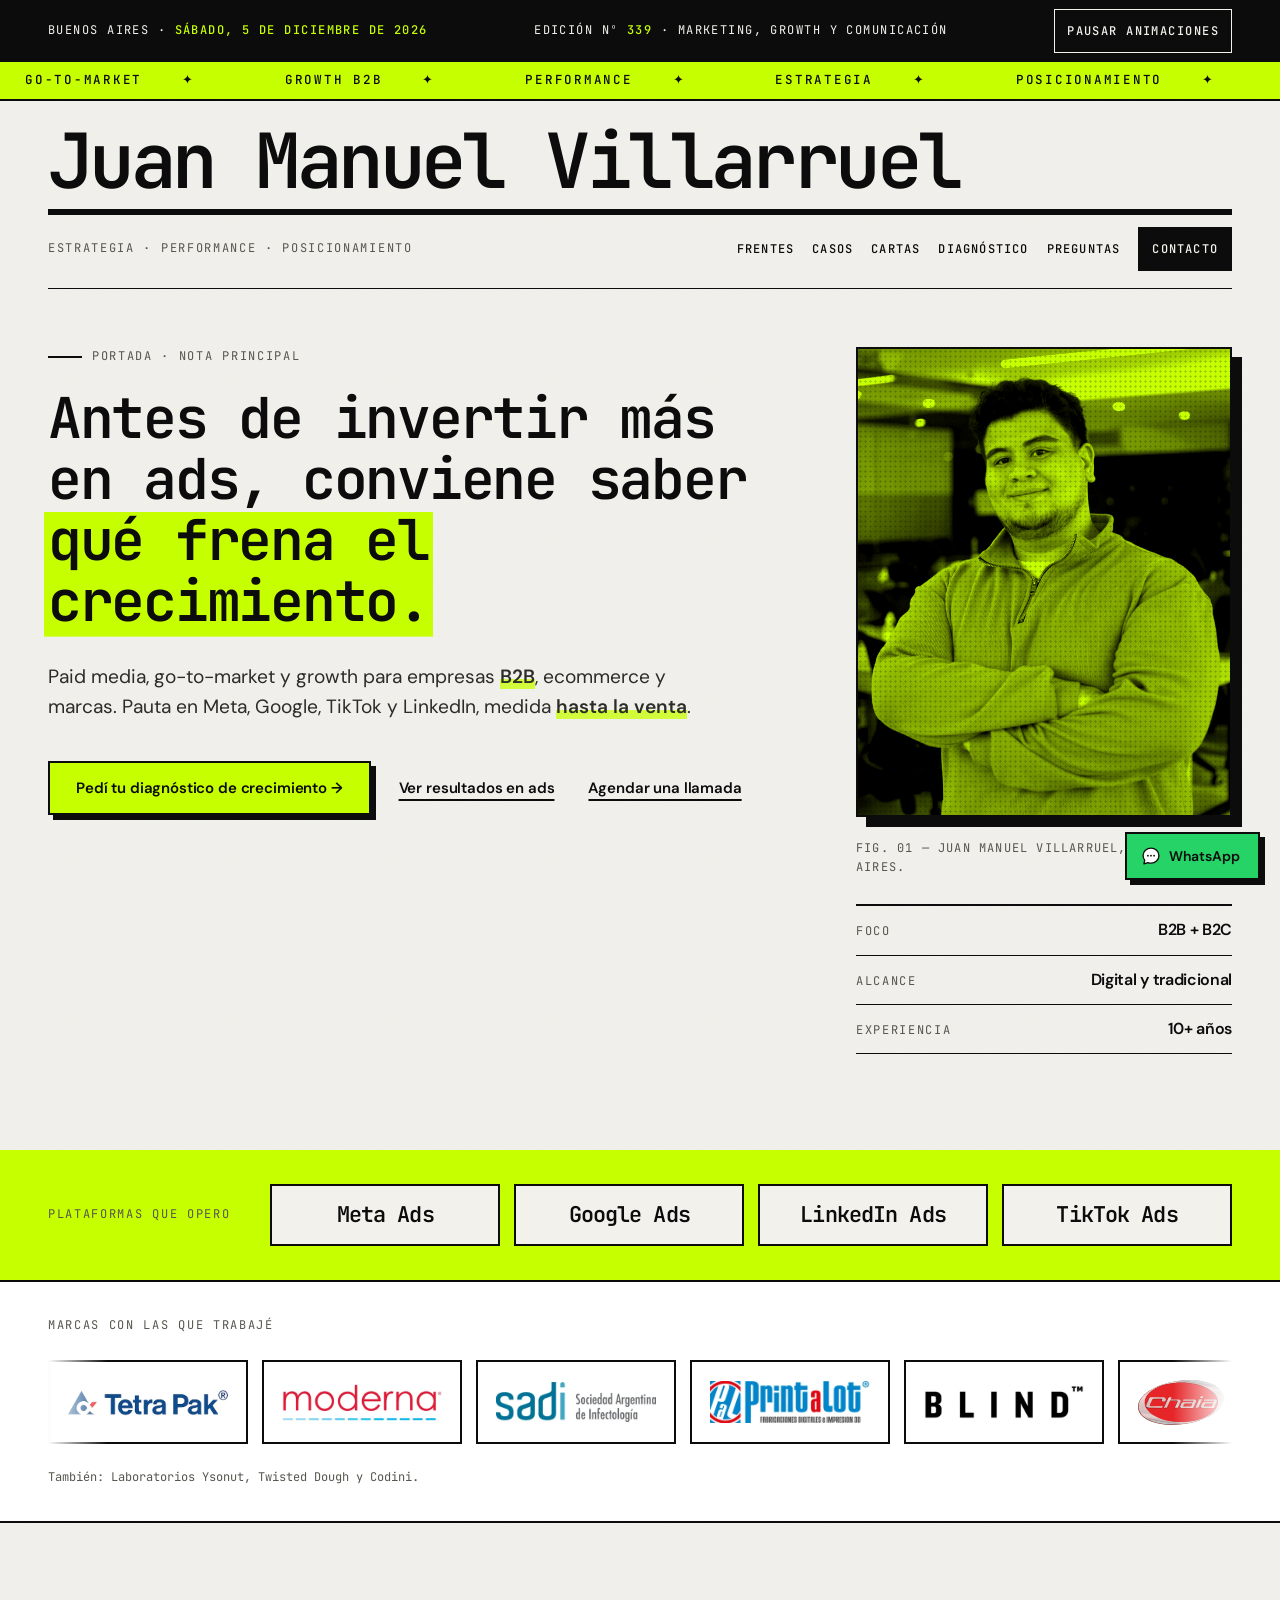
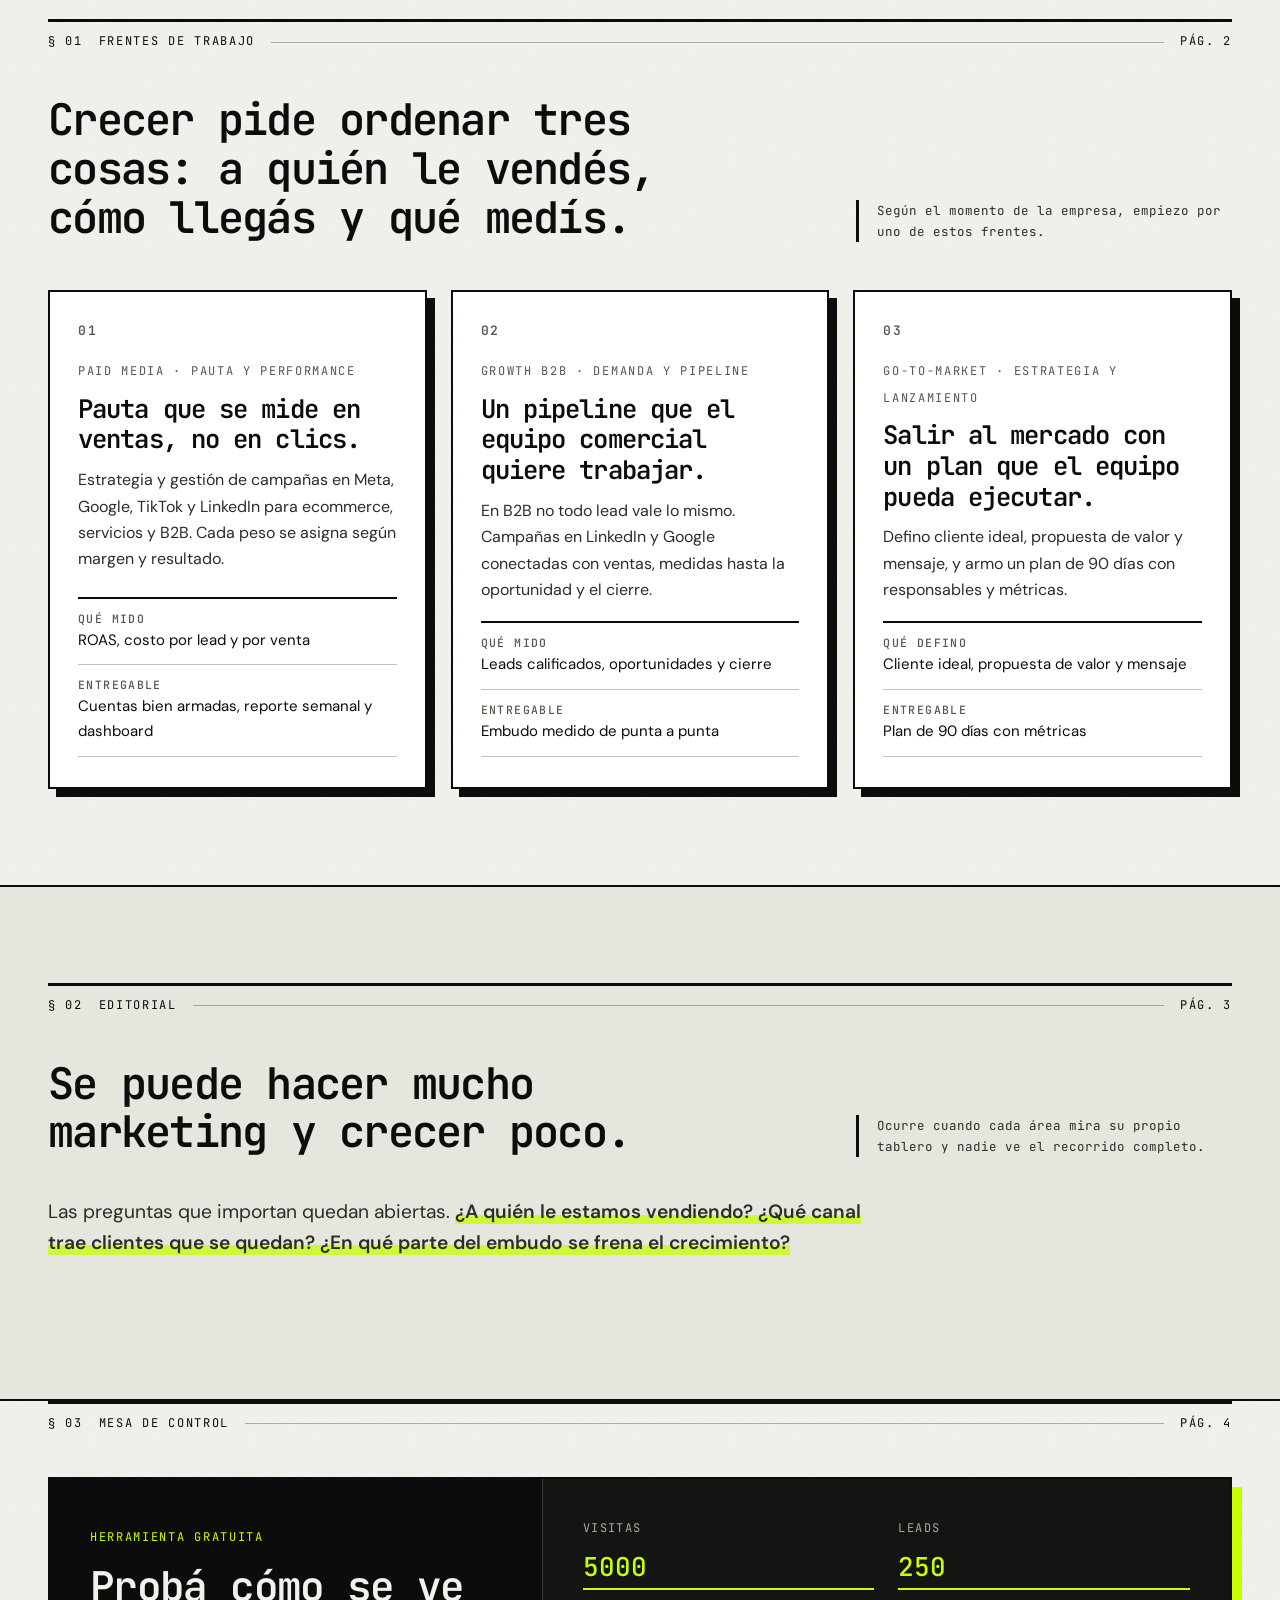
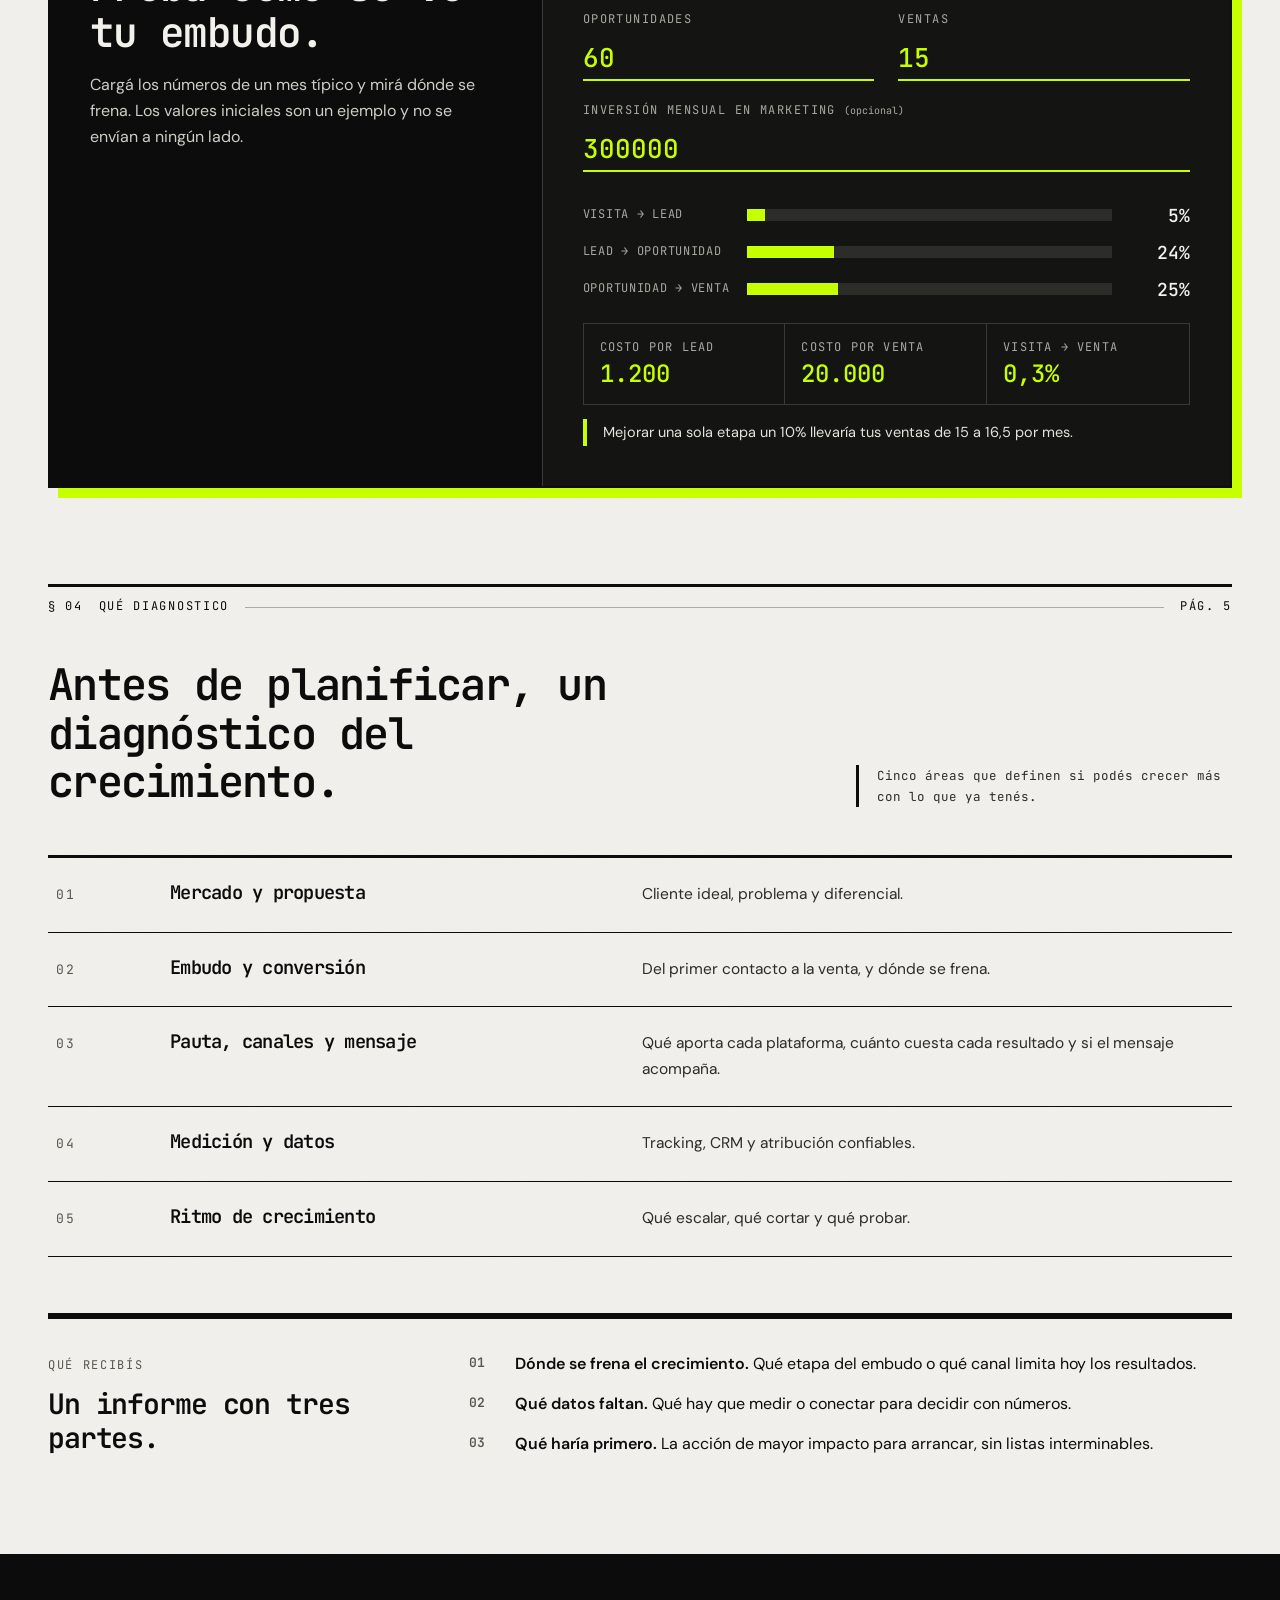
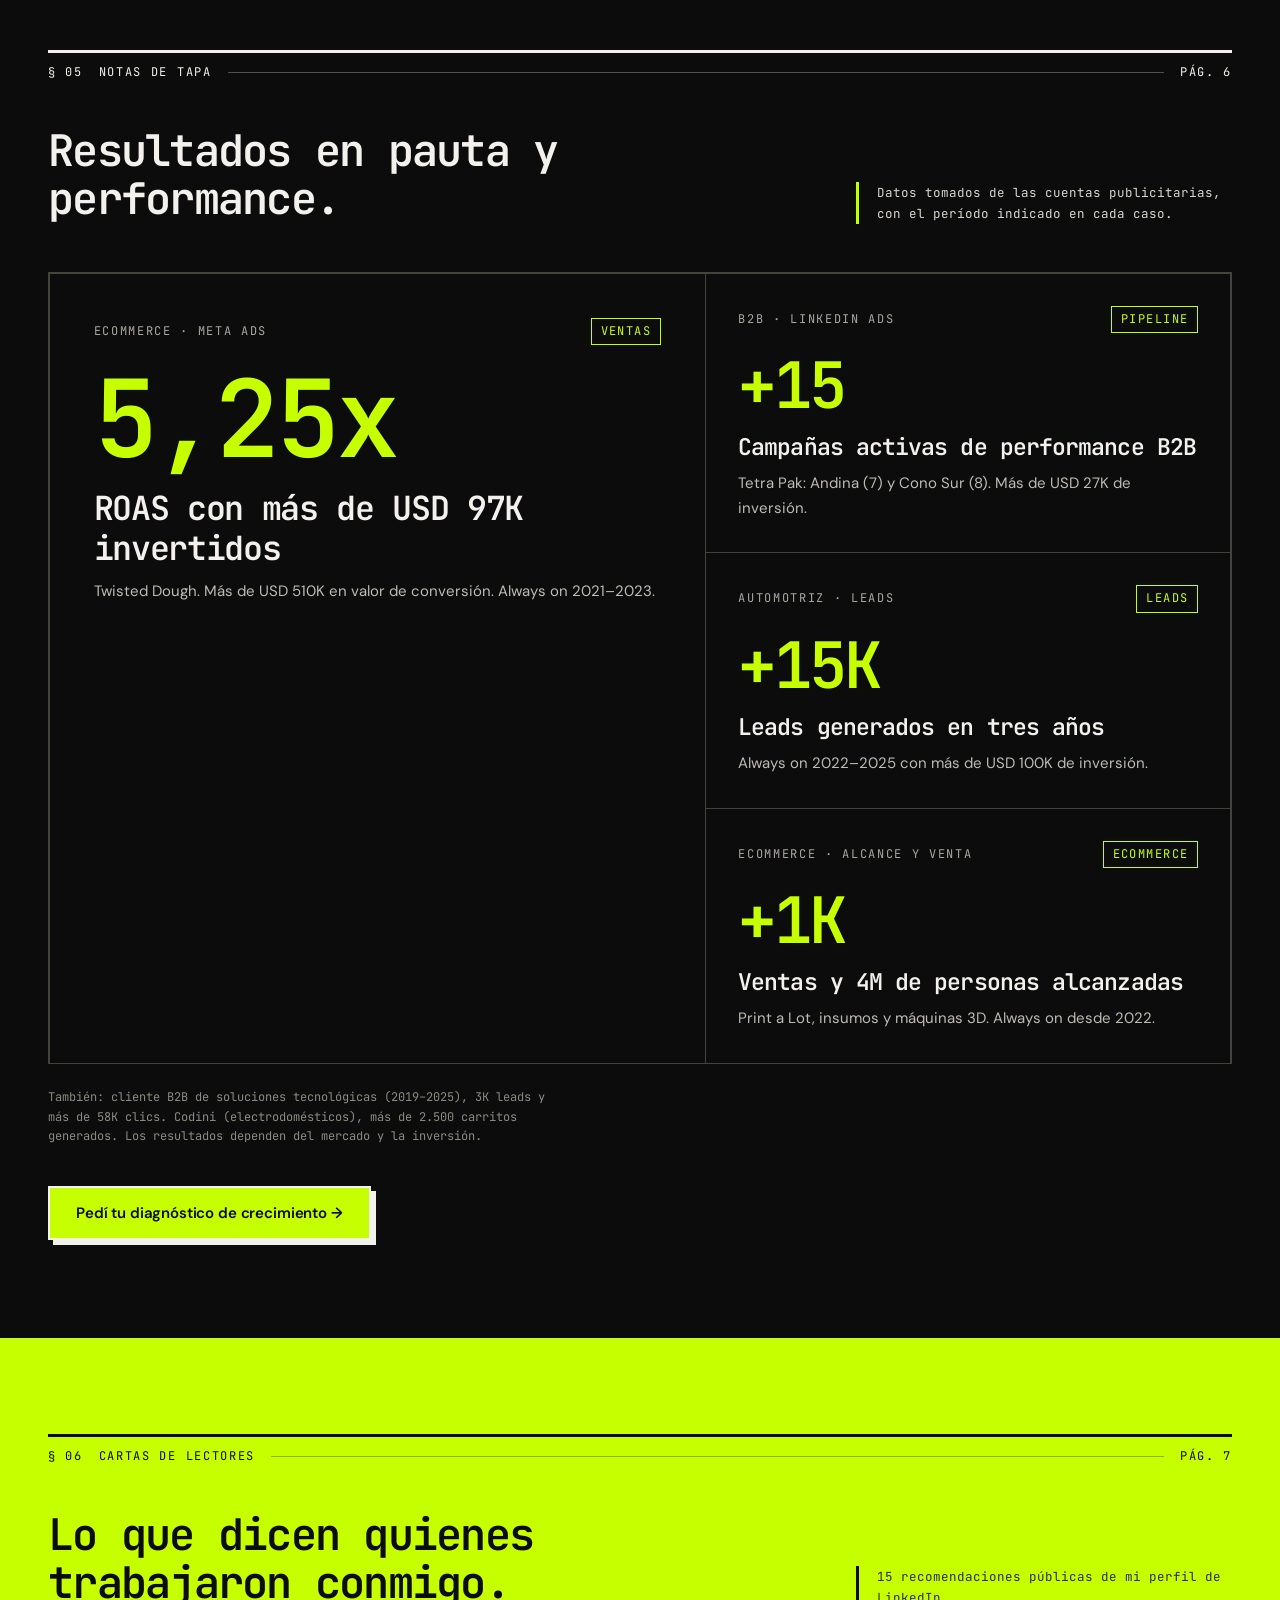
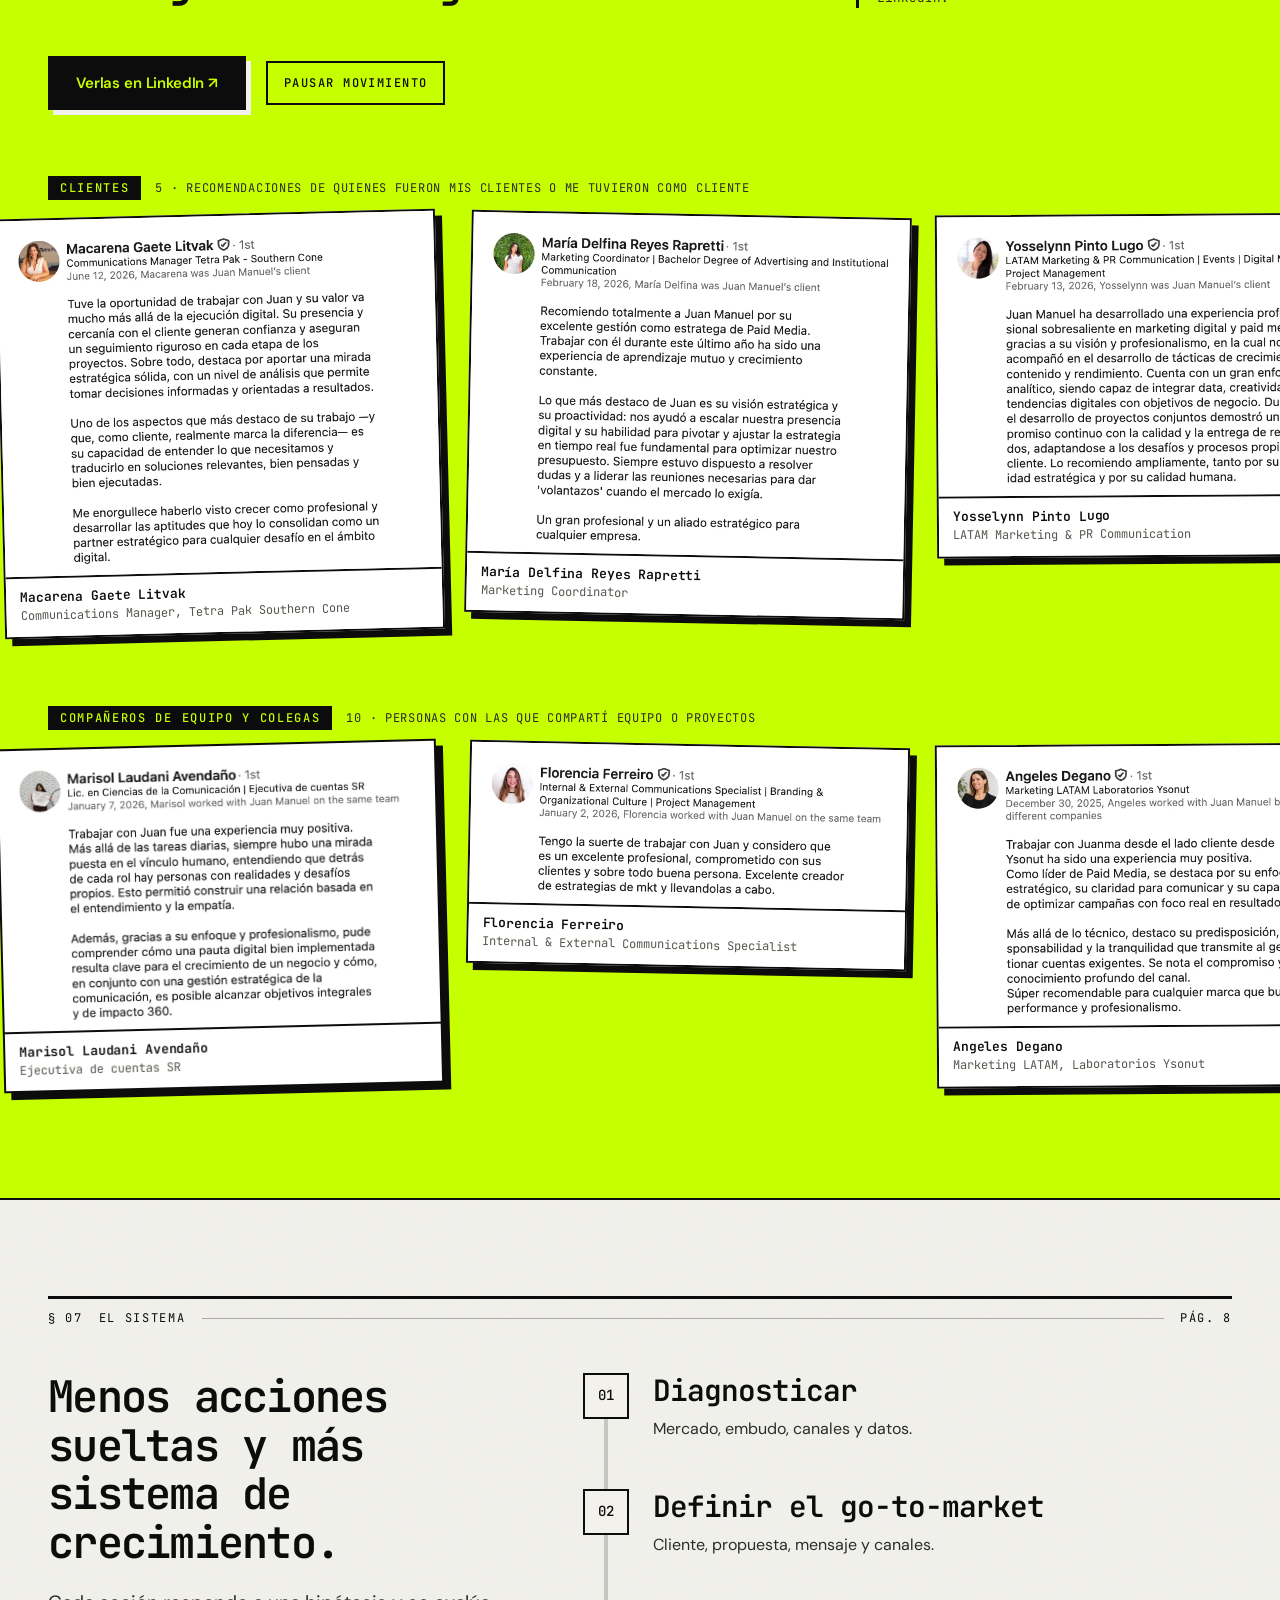
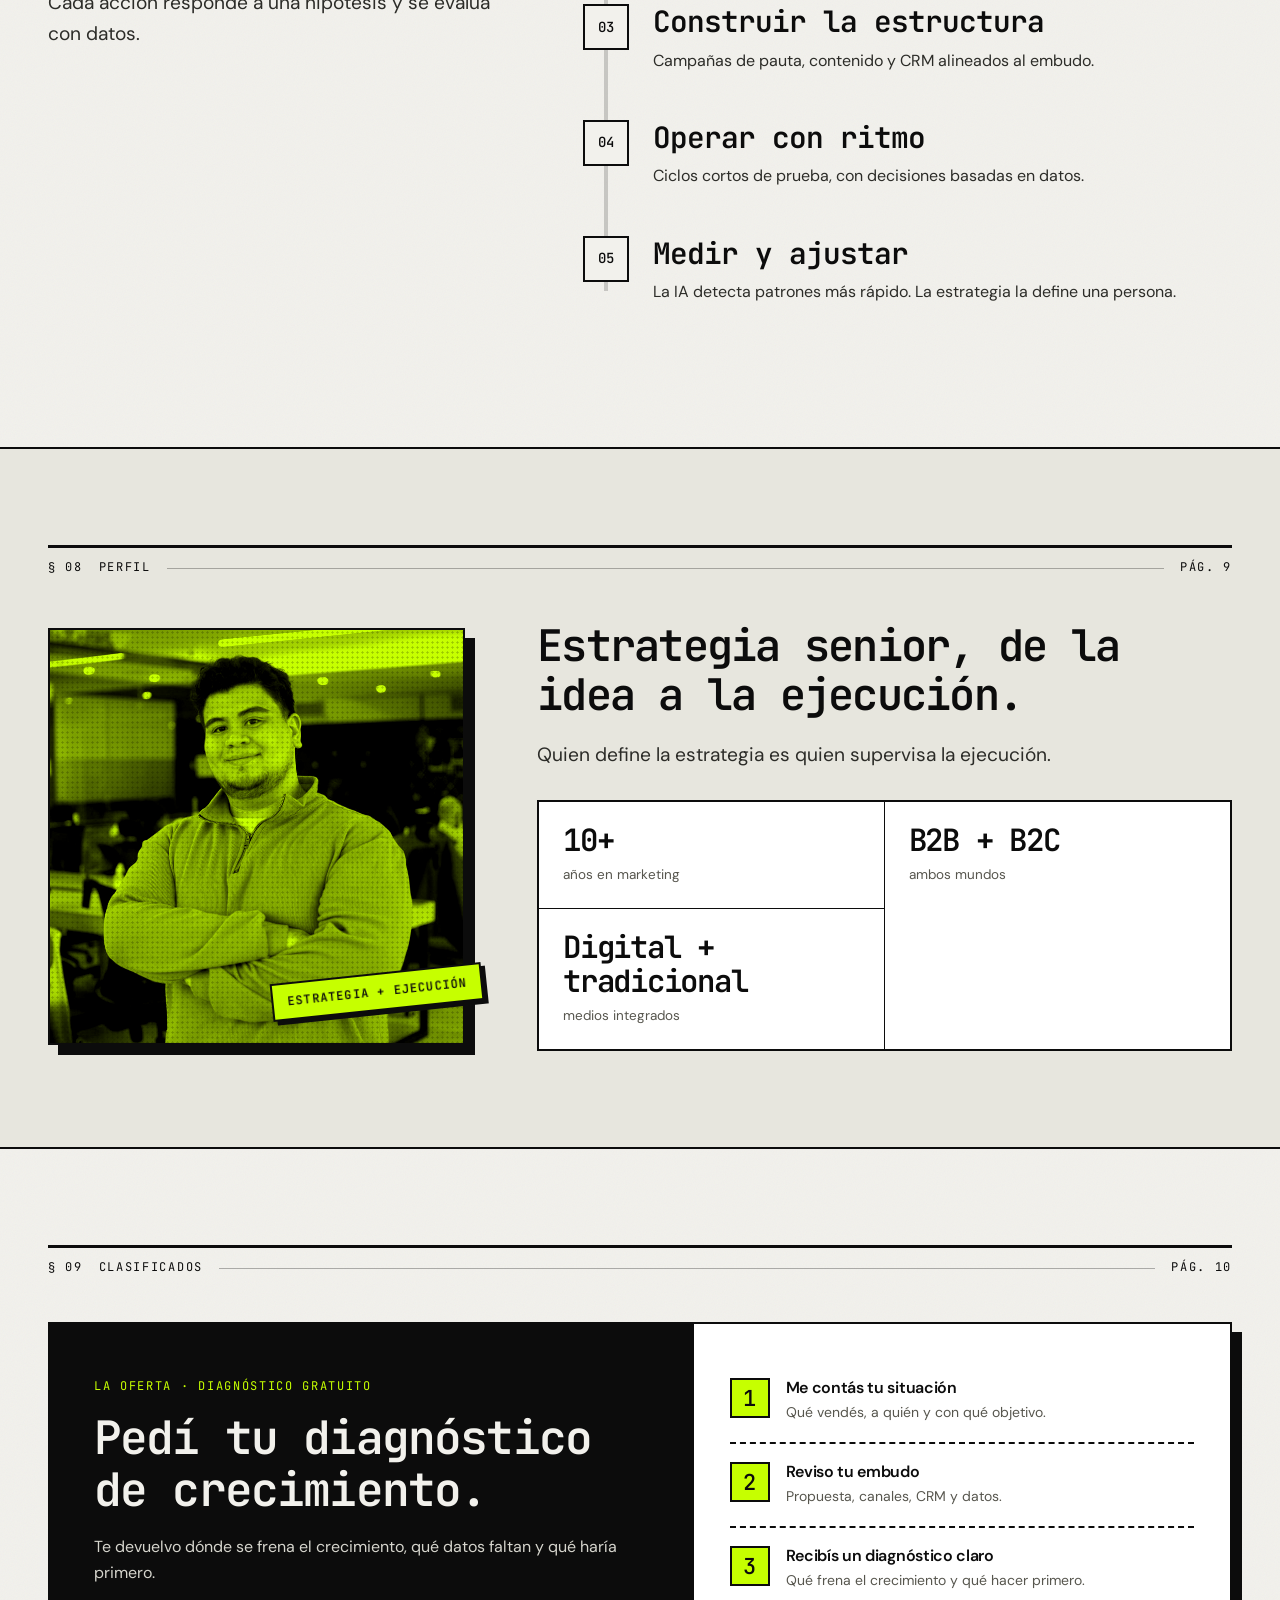
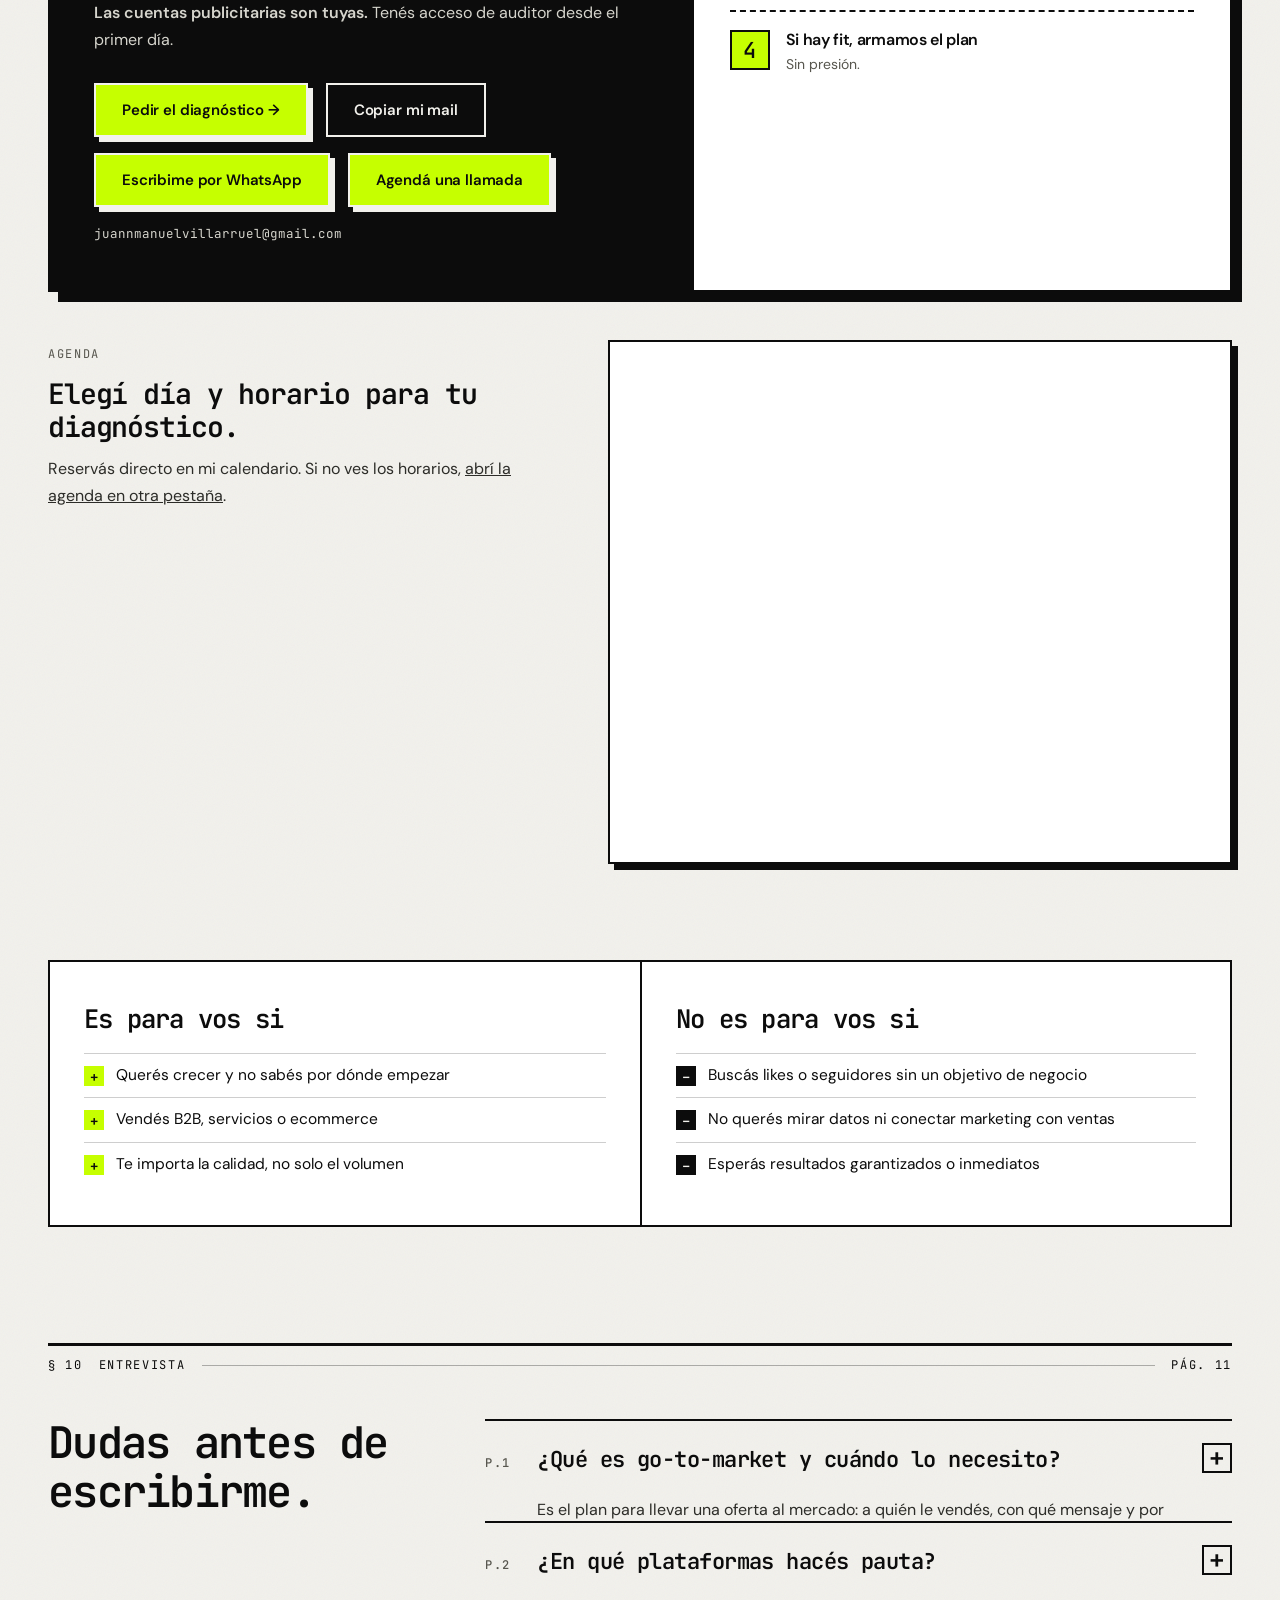
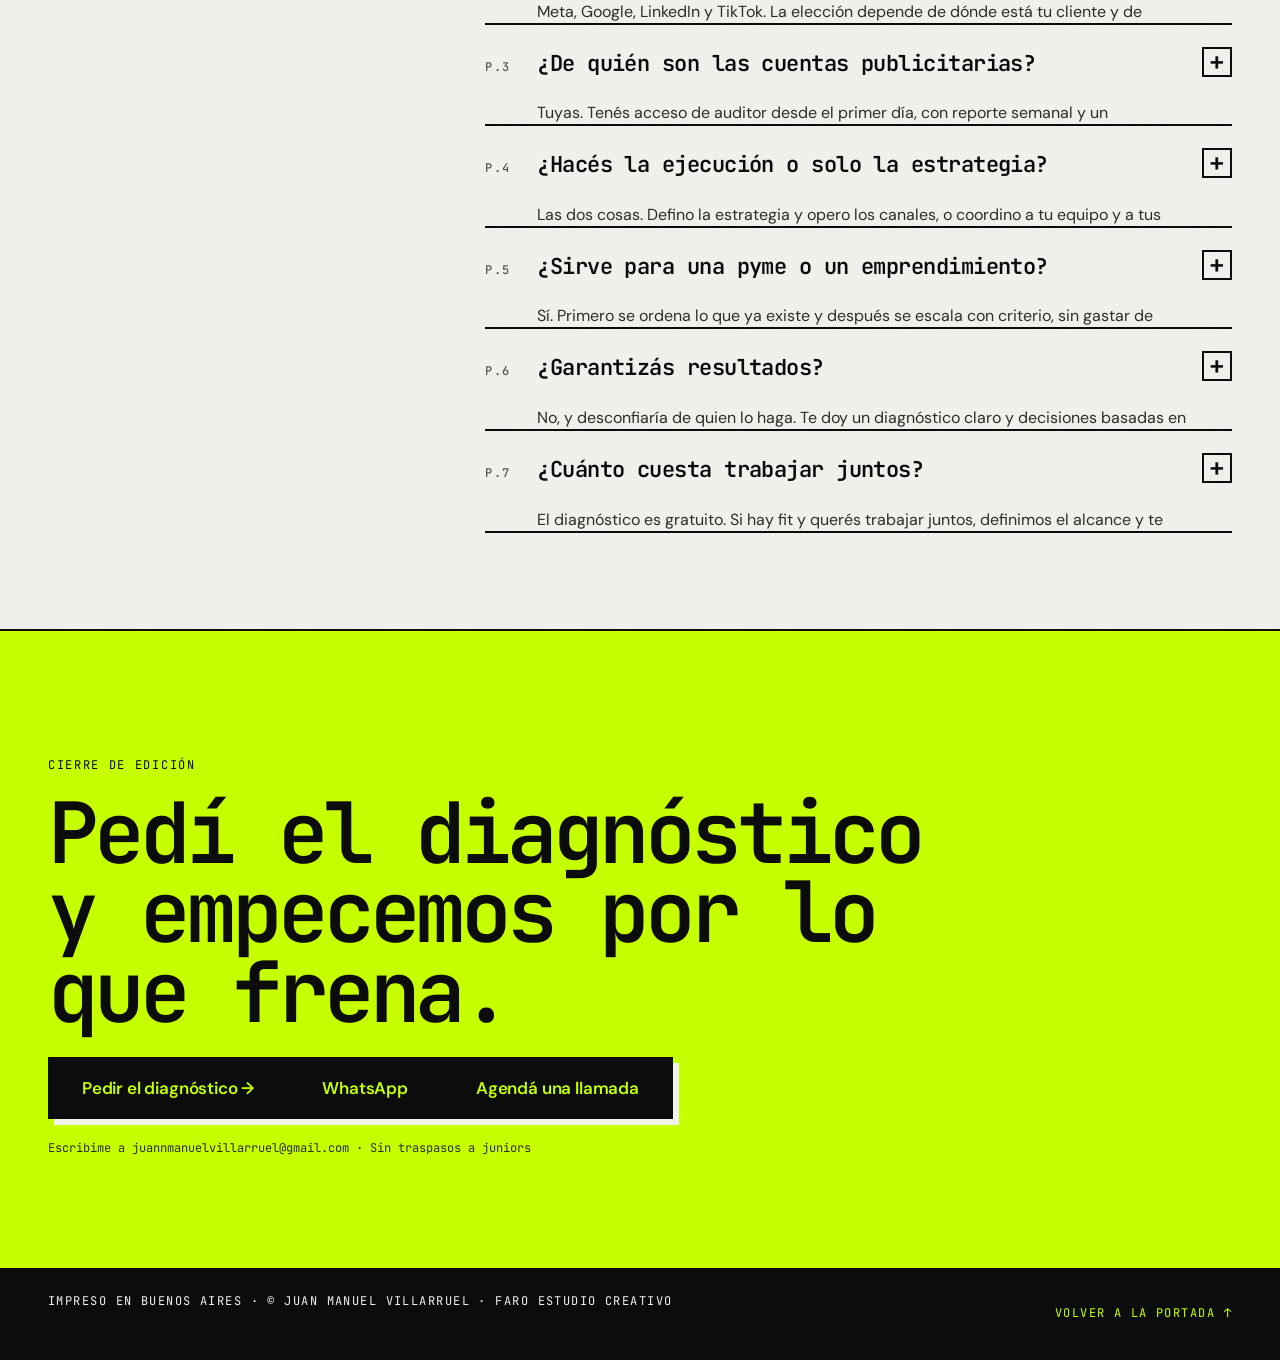
